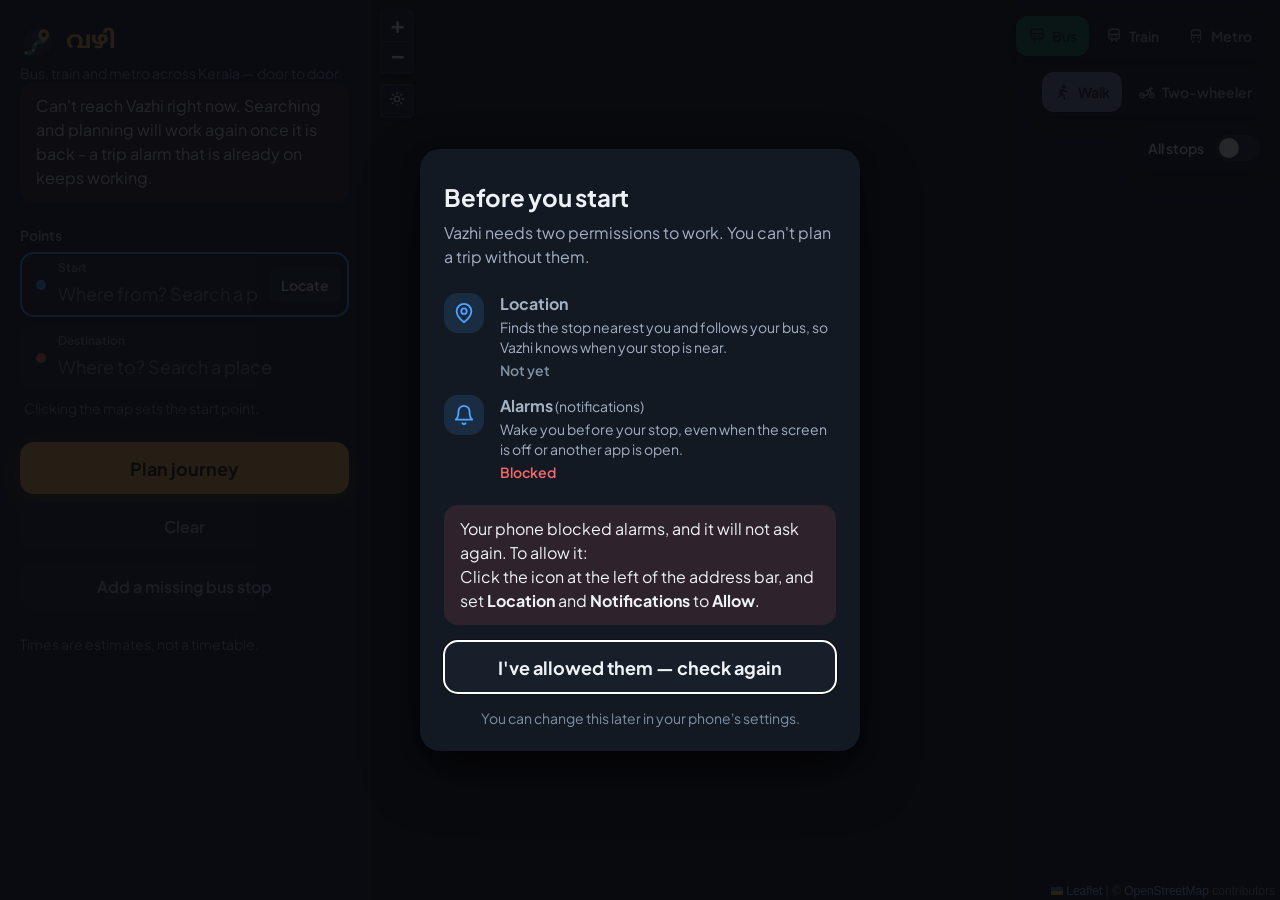
==== web/index.html @ ce89a05c "Changes made offline wait on the phone and send when back online On a bus the signal comes and goes." ====
<!DOCTYPE html>
<html lang="en">
<head>
<meta charset="utf-8" />
<meta name="viewport" content="width=device-width, initial-scale=1" />
<title>Vazhi</title>
<meta name="description" content="Door-to-door trips by bus, train and metro in Kerala, with an alarm before your stop." />
<meta name="theme-color" content="#0d1117" />
<link rel="manifest" href="manifest.webmanifest" />
<link rel="icon" type="image/png" sizes="32x32" href="icons/favicon-32.png" />
<link rel="apple-touch-icon" href="icons/apple-touch-icon.png" />
<meta name="apple-mobile-web-app-capable" content="yes" />
<meta name="mobile-web-app-capable" content="yes" />
<meta name="apple-mobile-web-app-status-bar-style" content="black-translucent" />
<meta name="apple-mobile-web-app-title" content="Vazhi" />
<link rel="preconnect" href="https://fonts.googleapis.com" />
<link rel="preconnect" href="https://fonts.gstatic.com" crossorigin />
<link rel="stylesheet" href="https://fonts.googleapis.com/css2?family=Plus+Jakarta+Sans:wght@400;500;600;700;800&family=Noto+Sans+Malayalam:wght@600;700&display=swap" />
<link rel="stylesheet" href="vendor/leaflet/leaflet.css" />
<link rel="stylesheet" href="vendor/maplibre/maplibre-gl.css" />
<link rel="stylesheet" href="style.css" />
</head>
<body>
<div class="permit" id="permit" hidden role="dialog" aria-modal="true" aria-labelledby="permit-title">
  <div class="permit__box">
    <h2 id="permit-title">Before you start</h2>
    <p class="permit__lead">Vazhi needs two permissions to work. You can't plan a trip without them.</p>
    <ul class="permit__list">
      <li><span class="permit__icon"><svg viewBox="0 0 24 24" fill="none" stroke="currentColor" stroke-width="2" stroke-linecap="round" stroke-linejoin="round" aria-hidden="true"><path d="M20 10c0 6-8 12-8 12s-8-6-8-12a8 8 0 0 1 16 0Z"/><circle cx="12" cy="10" r="3"/></svg></span>
        <div><b>Location</b><span>Finds the stop nearest you and follows your bus, so Vazhi knows when your stop is near.</span></div>
        <em class="permit__state" id="permit-geo-state"></em></li>
      <li><span class="permit__icon"><svg viewBox="0 0 24 24" fill="none" stroke="currentColor" stroke-width="2" stroke-linecap="round" stroke-linejoin="round" aria-hidden="true"><path d="M6 8a6 6 0 0 1 12 0c0 7 3 9 3 9H3s3-2 3-9"/><path d="M10.3 21a1.94 1.94 0 0 0 3.4 0"/></svg></span>
        <div><b>Alarms</b> (notifications)<span>Wake you before your stop, even when the screen is off or another app is open.</span></div>
        <em class="permit__state" id="permit-note-state"></em></li>
    </ul>
    <p class="permit__help" id="permit-help" hidden></p>
    <button type="button" class="permit__allow" id="permit-allow" hidden>Allow location and alarms</button>
    <button type="button" class="permit__again" id="permit-again" hidden>I've allowed them &mdash; check again</button>
    <p class="permit__foot">You can change this later in your phone's settings.</p>
  </div>
</div>
<aside class="drawer is-away" id="drawer" hidden aria-label="Your trip">
  <div class="drawer__bar">
    <b>Your trip</b>
    <button type="button" class="drawer__hide" id="drawer-hide" aria-label="Slide the trip away to see the map">Map &rsaquo;</button>
  </div>
  <div class="drawer__body" id="drawer-body"></div>
</aside>
<button type="button" class="drawer-tab" id="drawer-tab" hidden aria-label="Show your trip">Trip &rsaquo;</button>
<div class="ask" id="ask" hidden role="dialog" aria-live="polite" aria-label="A question about a bus stop"></div>
<div class="alarm" id="alarm" hidden role="alertdialog" aria-labelledby="alarm-title">
  <div class="alarm__box">
    <div class="alarm__icon"><svg viewBox="0 0 24 24" fill="none" stroke="currentColor" stroke-width="2" stroke-linecap="round" stroke-linejoin="round" aria-hidden="true"><path d="M6 8a6 6 0 0 1 12 0c0 7 3 9 3 9H3s3-2 3-9"/><path d="M10.3 21a1.94 1.94 0 0 0 3.4 0"/></svg></div>
    <h2 id="alarm-title"></h2>
    <p id="alarm-body"></p>
    <button type="button" id="alarm-ok">I'm awake</button>
  </div>
</div>
<div class="app">
  <aside class="panel">
    <div class="sheet-handle" id="sheet-handle" role="button" tabindex="0"
         aria-label="Drag or tap to resize the panel"><span></span></div>
    <header class="panel__head">
      <h1><img src="icons/icon-192.png" alt="" width="36" height="36" /><span class="brand-ml" lang="ml">വഴി</span><span class="sr-only">Vazhi</span></h1>
      <p class="sub">Bus, train and metro across Kerala &mdash; door to door</p>
    </header>

    <div class="install" id="install" hidden>
      <button type="button" class="install__btn" id="install-btn">Install Vazhi on this phone</button>
      <button type="button" class="install__close" id="install-close" aria-label="Not now">&times;</button>
      <p class="install__how" id="install-how" hidden></p>
    </div>
    <p class="offline-note" id="offline-note" hidden>You are offline. Planning a trip needs the
      internet - a trip alarm that is already on keeps working.</p>

    <section class="block" id="points-block">
      <h2 class="block__title">Points</h2>
      <div class="point" id="point-origin" data-role="origin">
        <span class="point__dot point__dot--origin"></span>
        <div class="point__body">
          <span class="point__label">Start</span>
          <input class="point__input" id="origin-input" type="search" autocomplete="off"
                 placeholder="Where from? Search a place" aria-label="Start"
                 aria-autocomplete="list" aria-controls="origin-suggest" />
        </div>
        <button class="mini" id="locate" title="Use your current location as the start">Locate</button>
      </div>
      <ul class="suggest" id="origin-suggest" role="listbox" hidden></ul>
      <div class="point" id="point-destination" data-role="destination">
        <span class="point__dot point__dot--destination"></span>
        <div class="point__body">
          <span class="point__label">Destination</span>
          <input class="point__input" id="dest-input" type="search" autocomplete="off"
                 placeholder="Where to? Search a place" aria-label="Destination"
                 aria-autocomplete="list" aria-controls="dest-suggest" />
        </div>
        <button type="button" class="point__clear" id="dest-clear" hidden
                aria-label="Remove the destination and choose another"
                title="Remove the destination"><svg viewBox="0 0 24 24" aria-hidden="true"><path d="M6 6l12 12M18 6L6 18"/></svg></button>
      </div>
      <ul class="suggest" id="dest-suggest" role="listbox" hidden></ul>
      <p class="hint" id="hint">Clicking the map sets the highlighted point.</p>
      <p class="where" id="where" hidden></p>
    </section>


    <button class="plan" id="plan">Plan journey</button>
    <button class="ghost" id="clear">Clear</button>

    <section class="block" id="status-block" hidden>
      <p class="now" id="status-now"></p>
      <details class="steps"><summary>Show the steps</summary>
        <ul class="status" id="status"></ul>
      </details>
    </section>

    <section class="block" id="result-block" hidden>
      <div class="trip-head" id="trip-head">
        <div class="trip-head__where"><b id="trip-head-from"></b> &rarr; <b id="trip-head-to"></b>
          <span id="trip-head-mode"></span></div>
        <button type="button" class="point__clear" id="trip-head-clear"
                aria-label="Remove the destination and choose another"
                title="Remove the destination"><svg viewBox="0 0 24 24" aria-hidden="true"><path d="M6 6l12 12M18 6L6 18"/></svg></button>
        <button type="button" class="mini" id="trip-head-edit">Change</button>
      </div>
      <div class="options" id="options" hidden></div>
      <div class="summary" id="summary"></div>
      <div class="leave" id="leave" hidden></div>
      <button type="button" class="ghost share" id="share">Share this trip</button>
      <div class="warnings" id="warnings" hidden></div>
      <div class="trip" id="trip" hidden>
        <div class="ring trip__when">
          <div class="ring__label" id="ring-label">Ring the alarm</div>
          <div class="ring__value" aria-live="polite"><b id="ring-num">2</b><span id="ring-unit">km</span></div>
          <div class="ring__sub" id="ring-sub">Default &middot; before your stop</div>
          <div class="ring__chips" id="ring-chips" role="radiogroup" aria-labelledby="ring-label"></div>
          <select id="trip-distance" hidden aria-hidden="true" tabindex="-1">
            <option value="auto">2 km before (default)</option>
            <option value="500">500 m before</option>
            <option value="1000">1 km before</option>
            <option value="3000">3 km before</option>
            <option value="5000">5 km before</option>
            <option value="10000">10 km before</option>
          </select>
        </div>
        <label class="switch trip__silent">
          <span class="switch__icon"><svg viewBox="0 0 24 24" fill="none" stroke="currentColor" stroke-width="2" stroke-linecap="round" stroke-linejoin="round" aria-hidden="true"><rect x="8" y="3" width="8" height="18" rx="2"/><path d="M4 8v8"/><path d="M20 8v8"/></svg></span>
          <span class="switch__text"><b>Vibrate only</b><span>No alarm sound</span></span>
          <input type="checkbox" id="trip-silent" role="switch" />
          <span class="switch__track" aria-hidden="true"></span>
        </label>
        <button type="button" class="trip__start" id="trip-start">Wake me before my stop</button>
        <button type="button" class="ghost trip__sim" id="trip-sim">See how the alarm works (demo)</button>
        <button type="button" class="ghost" id="trip-stop" hidden>Stop trip alerts</button>
        <p class="trip__status" id="trip-status" hidden></p>
        <p class="trip__note">Keep Vazhi open during the trip. The screen stays on.</p>
      </div>
      <ol class="itinerary" id="itinerary"></ol>
      <details class="more" id="more"><summary>More about this trip</summary>
        <ul class="notes" id="notes"></ul>
      </details>
    </section>

    <p class="offline" id="offline" hidden></p>

    <button type="button" class="ghost addstop-btn" id="add-stop">Add a missing bus stop</button>

    <footer class="panel__foot">
      Times are estimates, not a timetable.
    </footer>
  </aside>

  <main class="map-wrap">
    <div id="map"></div>
    <div class="maptop">
      <!-- The two choices every plan depends on: how you travel, and how
           you reach the stop. -->
      <div class="mapmodes" id="mapmodes" role="group" aria-label="How are you travelling?"></div>
      <div class="mapmodes" id="mapaccess" role="group" aria-label="Getting to the stop"></div>
      <div class="mapstops">
        <label class="mapstops__row">
          <span>All stops</span>
          <input type="checkbox" id="stops-toggle" role="switch" />
          <span class="mapstops__track" aria-hidden="true"></span>
        </label>
        <ul class="mapstops__key" id="stops-key" hidden>
          <li><i style="background:#22a06b"></i>Bus stop</li>
          <li><b class="stand" aria-hidden="true"><svg viewBox="0 0 26 26"><rect x="1" y="1" width="24" height="24" rx="6" fill="#fff"/><rect x="3" y="3" width="20" height="20" rx="4.5" fill="#22a06b"/><rect x="7.5" y="6.5" width="11" height="11" rx="2" fill="#fff"/><rect x="8.5" y="17" width="2.5" height="2.5" fill="#fff"/><rect x="15" y="17" width="2.5" height="2.5" fill="#fff"/><rect x="9" y="8.5" width="8" height="4" fill="#22a06b"/><circle cx="10" cy="15" r="1" fill="#22a06b"/><circle cx="16" cy="15" r="1" fill="#22a06b"/></svg></b>Bus stand</li>
          <li><i class="big" style="background:#e8833a"></i>Railway station</li>
          <li><i class="big" style="background:#8b5cf6"></i>Metro station</li>
        </ul>
      </div>
      <div class="legend" id="legend" hidden></div>
    </div>
  </main>
</div>

<script src="vendor/leaflet/leaflet.js"></script>
<script src="vendor/maplibre/maplibre-gl.js"></script>
<script src="vendor/maplibre/leaflet-maplibre-gl.js"></script>
<script src="basemap.js"></script>
<script src="sheet.js"></script>
<script src="drawer.js"></script>
<script src="alerts.js"></script>
<script src="outbox.js"></script>
<script src="times.js"></script>
<script src="stops.js"></script>
<script src="install.js"></script>
<script src="permit.js"></script>
<script src="notice.js"></script>
<script src="app.js"></script>
</body>
</html>
---- web/vendor/leaflet/leaflet.css ----
/* required styles */

.leaflet-pane,
.leaflet-tile,
.leaflet-marker-icon,
.leaflet-marker-shadow,
.leaflet-tile-container,
.leaflet-pane > svg,
.leaflet-pane > canvas,
.leaflet-zoom-box,
.leaflet-image-layer,
.leaflet-layer {
	position: absolute;
	left: 0;
	top: 0;
	}
.leaflet-container {
	overflow: hidden;
	}
.leaflet-tile,
.leaflet-marker-icon,
.leaflet-marker-shadow {
	-webkit-user-select: none;
	   -moz-user-select: none;
	        user-select: none;
	  -webkit-user-drag: none;
	}
/* Prevents IE11 from highlighting tiles in blue */
.leaflet-tile::selection {
	background: transparent;
}
/* Safari renders non-retina tile on retina better with this, but Chrome is worse */
.leaflet-safari .leaflet-tile {
	image-rendering: -webkit-optimize-contrast;
	}
/* hack that prevents hw layers "stretching" when loading new tiles */
.leaflet-safari .leaflet-tile-container {
	width: 1600px;
	height: 1600px;
	-webkit-transform-origin: 0 0;
	}
.leaflet-marker-icon,
.leaflet-marker-shadow {
	display: block;
	}
/* .leaflet-container svg: reset svg max-width decleration shipped in Joomla! (joomla.org) 3.x */
/* .leaflet-container img: map is broken in FF if you have max-width: 100% on tiles */
.leaflet-container .leaflet-overlay-pane svg {
	max-width: none !important;
	max-height: none !important;
	}
.leaflet-container .leaflet-marker-pane img,
.leaflet-container .leaflet-shadow-pane img,
.leaflet-container .leaflet-tile-pane img,
.leaflet-container img.leaflet-image-layer,
.leaflet-container .leaflet-tile {
	max-width: none !important;
	max-height: none !important;
	width: auto;
	padding: 0;
	}

.leaflet-container img.leaflet-tile {
	/* See: https://bugs.chromium.org/p/chromium/issues/detail?id=600120 */
	mix-blend-mode: plus-lighter;
}

.leaflet-container.leaflet-touch-zoom {
	-ms-touch-action: pan-x pan-y;
	touch-action: pan-x pan-y;
	}
.leaflet-container.leaflet-touch-drag {
	-ms-touch-action: pinch-zoom;
	/* Fallback for FF which doesn't support pinch-zoom */
	touch-action: none;
	touch-action: pinch-zoom;
}
.leaflet-container.leaflet-touch-drag.leaflet-touch-zoom {
	-ms-touch-action: none;
	touch-action: none;
}
.leaflet-container {
	-webkit-tap-highlight-color: transparent;
}
.leaflet-container a {
	-webkit-tap-highlight-color: rgba(51, 181, 229, 0.4);
}
.leaflet-tile {
	filter: inherit;
	visibility: hidden;
	}
.leaflet-tile-loaded {
	visibility: inherit;
	}
.leaflet-zoom-box {
	width: 0;
	height: 0;
	-moz-box-sizing: border-box;
	     box-sizing: border-box;
	z-index: 800;
	}
/* workaround for https://bugzilla.mozilla.org/show_bug.cgi?id=888319 */
.leaflet-overlay-pane svg {
	-moz-user-select: none;
	}

.leaflet-pane         { z-index: 400; }

.leaflet-tile-pane    { z-index: 200; }
.leaflet-overlay-pane { z-index: 400; }
.leaflet-shadow-pane  { z-index: 500; }
.leaflet-marker-pane  { z-index: 600; }
.leaflet-tooltip-pane   { z-index: 650; }
.leaflet-popup-pane   { z-index: 700; }

.leaflet-map-pane canvas { z-index: 100; }
.leaflet-map-pane svg    { z-index: 200; }

.leaflet-vml-shape {
	width: 1px;
	height: 1px;
	}
.lvml {
	behavior: url(#default#VML);
	display: inline-block;
	position: absolute;
	}


/* control positioning */

.leaflet-control {
	position: relative;
	z-index: 800;
	pointer-events: visiblePainted; /* IE 9-10 doesn't have auto */
	pointer-events: auto;
	}
.leaflet-top,
.leaflet-bottom {
	position: absolute;
	z-index: 1000;
	pointer-events: none;
	}
.leaflet-top {
	top: 0;
	}
.leaflet-right {
	right: 0;
	}
.leaflet-bottom {
	bottom: 0;
	}
.leaflet-left {
	left: 0;
	}
.leaflet-control {
	float: left;
	clear: both;
	}
.leaflet-right .leaflet-control {
	float: right;
	}
.leaflet-top .leaflet-control {
	margin-top: 10px;
	}
.leaflet-bottom .leaflet-control {
	margin-bottom: 10px;
	}
.leaflet-left .leaflet-control {
	margin-left: 10px;
	}
.leaflet-right .leaflet-control {
	margin-right: 10px;
	}


/* zoom and fade animations */

.leaflet-fade-anim .leaflet-popup {
	opacity: 0;
	-webkit-transition: opacity 0.2s linear;
	   -moz-transition: opacity 0.2s linear;
	        transition: opacity 0.2s linear;
	}
.leaflet-fade-anim .leaflet-map-pane .leaflet-popup {
	opacity: 1;
	}
.leaflet-zoom-animated {
	-webkit-transform-origin: 0 0;
	    -ms-transform-origin: 0 0;
	        transform-origin: 0 0;
	}
svg.leaflet-zoom-animated {
	will-change: transform;
}

.leaflet-zoom-anim .leaflet-zoom-animated {
	-webkit-transition: -webkit-transform 0.25s cubic-bezier(0,0,0.25,1);
	   -moz-transition:    -moz-transform 0.25s cubic-bezier(0,0,0.25,1);
	        transition:         transform 0.25s cubic-bezier(0,0,0.25,1);
	}
.leaflet-zoom-anim .leaflet-tile,
.leaflet-pan-anim .leaflet-tile {
	-webkit-transition: none;
	   -moz-transition: none;
	        transition: none;
	}

.leaflet-zoom-anim .leaflet-zoom-hide {
	visibility: hidden;
	}


/* cursors */

.leaflet-interactive {
	cursor: pointer;
	}
.leaflet-grab {
	cursor: -webkit-grab;
	cursor:    -moz-grab;
	cursor:         grab;
	}
.leaflet-crosshair,
.leaflet-crosshair .leaflet-interactive {
	cursor: crosshair;
	}
.leaflet-popup-pane,
.leaflet-control {
	cursor: auto;
	}
.leaflet-dragging .leaflet-grab,
.leaflet-dragging .leaflet-grab .leaflet-interactive,
.leaflet-dragging .leaflet-marker-draggable {
	cursor: move;
	cursor: -webkit-grabbing;
	cursor:    -moz-grabbing;
	cursor:         grabbing;
	}

/* marker & overlays interactivity */
.leaflet-marker-icon,
.leaflet-marker-shadow,
.leaflet-image-layer,
.leaflet-pane > svg path,
.leaflet-tile-container {
	pointer-events: none;
	}

.leaflet-marker-icon.leaflet-interactive,
.leaflet-image-layer.leaflet-interactive,
.leaflet-pane > svg path.leaflet-interactive,
svg.leaflet-image-layer.leaflet-interactive path {
	pointer-events: visiblePainted; /* IE 9-10 doesn't have auto */
	pointer-events: auto;
	}

/* visual tweaks */

.leaflet-container {
	background: #ddd;
	outline-offset: 1px;
	}
.leaflet-container a {
	color: #0078A8;
	}
.leaflet-zoom-box {
	border: 2px dotted #38f;
	background: rgba(255,255,255,0.5);
	}


/* general typography */
.leaflet-container {
	font-family: "Helvetica Neue", Arial, Helvetica, sans-serif;
	font-size: 12px;
	font-size: 0.75rem;
	line-height: 1.5;
	}


/* general toolbar styles */

.leaflet-bar {
	box-shadow: 0 1px 5px rgba(0,0,0,0.65);
	border-radius: 4px;
	}
.leaflet-bar a {
	background-color: #fff;
	border-bottom: 1px solid #ccc;
	width: 26px;
	height: 26px;
	line-height: 26px;
	display: block;
	text-align: center;
	text-decoration: none;
	color: black;
	}
.leaflet-bar a,
.leaflet-control-layers-toggle {
	background-position: 50% 50%;
	background-repeat: no-repeat;
	display: block;
	}
.leaflet-bar a:hover,
.leaflet-bar a:focus {
	background-color: #f4f4f4;
	}
.leaflet-bar a:first-child {
	border-top-left-radius: 4px;
	border-top-right-radius: 4px;
	}
.leaflet-bar a:last-child {
	border-bottom-left-radius: 4px;
	border-bottom-right-radius: 4px;
	border-bottom: none;
	}
.leaflet-bar a.leaflet-disabled {
	cursor: default;
	background-color: #f4f4f4;
	color: #bbb;
	}

.leaflet-touch .leaflet-bar a {
	width: 30px;
	height: 30px;
	line-height: 30px;
	}
.leaflet-touch .leaflet-bar a:first-child {
	border-top-left-radius: 2px;
	border-top-right-radius: 2px;
	}
.leaflet-touch .leaflet-bar a:last-child {
	border-bottom-left-radius: 2px;
	border-bottom-right-radius: 2px;
	}

/* zoom control */

.leaflet-control-zoom-in,
.leaflet-control-zoom-out {
	font: bold 18px 'Lucida Console', Monaco, monospace;
	text-indent: 1px;
	}

.leaflet-touch .leaflet-control-zoom-in, .leaflet-touch .leaflet-control-zoom-out  {
	font-size: 22px;
	}


/* layers control */

.leaflet-control-layers {
	box-shadow: 0 1px 5px rgba(0,0,0,0.4);
	background: #fff;
	border-radius: 5px;
	}
.leaflet-control-layers-toggle {
	background-image: url(images/layers.png);
	width: 36px;
	height: 36px;
	}
.leaflet-retina .leaflet-control-layers-toggle {
	background-image: url(images/layers-2x.png);
	background-size: 26px 26px;
	}
.leaflet-touch .leaflet-control-layers-toggle {
	width: 44px;
	height: 44px;
	}
.leaflet-control-layers .leaflet-control-layers-list,
.leaflet-control-layers-expanded .leaflet-control-layers-toggle {
	display: none;
	}
.leaflet-control-layers-expanded .leaflet-control-layers-list {
	display: block;
	position: relative;
	}
.leaflet-control-layers-expanded {
	padding: 6px 10px 6px 6px;
	color: #333;
	background: #fff;
	}
.leaflet-control-layers-scrollbar {
	overflow-y: scroll;
	overflow-x: hidden;
	padding-right: 5px;
	}
.leaflet-control-layers-selector {
	margin-top: 2px;
	position: relative;
	top: 1px;
	}
.leaflet-control-layers label {
	display: block;
	font-size: 13px;
	font-size: 1.08333em;
	}
.leaflet-control-layers-separator {
	height: 0;
	border-top: 1px solid #ddd;
	margin: 5px -10px 5px -6px;
	}

/* Default icon URLs */
.leaflet-default-icon-path { /* used only in path-guessing heuristic, see L.Icon.Default */
	background-image: url(images/marker-icon.png);
	}


/* attribution and scale controls */

.leaflet-container .leaflet-control-attribution {
	background: #fff;
	background: rgba(255, 255, 255, 0.8);
	margin: 0;
	}
.leaflet-control-attribution,
.leaflet-control-scale-line {
	padding: 0 5px;
	color: #333;
	line-height: 1.4;
	}
.leaflet-control-attribution a {
	text-decoration: none;
	}
.leaflet-control-attribution a:hover,
.leaflet-control-attribution a:focus {
	text-decoration: underline;
	}
.leaflet-attribution-flag {
	display: inline !important;
	vertical-align: baseline !important;
	width: 1em;
	height: 0.6669em;
	}
.leaflet-left .leaflet-control-scale {
	margin-left: 5px;
	}
.leaflet-bottom .leaflet-control-scale {
	margin-bottom: 5px;
	}
.leaflet-control-scale-line {
	border: 2px solid #777;
	border-top: none;
	line-height: 1.1;
	padding: 2px 5px 1px;
	white-space: nowrap;
	-moz-box-sizing: border-box;
	     box-sizing: border-box;
	background: rgba(255, 255, 255, 0.8);
	text-shadow: 1px 1px #fff;
	}
.leaflet-control-scale-line:not(:first-child) {
	border-top: 2px solid #777;
	border-bottom: none;
	margin-top: -2px;
	}
.leaflet-control-scale-line:not(:first-child):not(:last-child) {
	border-bottom: 2px solid #777;
	}

.leaflet-touch .leaflet-control-attribution,
.leaflet-touch .leaflet-control-layers,
.leaflet-touch .leaflet-bar {
	box-shadow: none;
	}
.leaflet-touch .leaflet-control-layers,
.leaflet-touch .leaflet-bar {
	border: 2px solid rgba(0,0,0,0.2);
	background-clip: padding-box;
	}


/* popup */

.leaflet-popup {
	position: absolute;
	text-align: center;
	margin-bottom: 20px;
	}
.leaflet-popup-content-wrapper {
	padding: 1px;
	text-align: left;
	border-radius: 12px;
	}
.leaflet-popup-content {
	margin: 13px 24px 13px 20px;
	line-height: 1.3;
	font-size: 13px;
	font-size: 1.08333em;
	min-height: 1px;
	}
.leaflet-popup-content p {
	margin: 17px 0;
	margin: 1.3em 0;
	}
.leaflet-popup-tip-container {
	width: 40px;
	height: 20px;
	position: absolute;
	left: 50%;
	margin-top: -1px;
	margin-left: -20px;
	overflow: hidden;
	pointer-events: none;
	}
.leaflet-popup-tip {
	width: 17px;
	height: 17px;
	padding: 1px;

	margin: -10px auto 0;
	pointer-events: auto;

	-webkit-transform: rotate(45deg);
	   -moz-transform: rotate(45deg);
	    -ms-transform: rotate(45deg);
	        transform: rotate(45deg);
	}
.leaflet-popup-content-wrapper,
.leaflet-popup-tip {
	background: white;
	color: #333;
	box-shadow: 0 3px 14px rgba(0,0,0,0.4);
	}
.leaflet-container a.leaflet-popup-close-button {
	position: absolute;
	top: 0;
	right: 0;
	border: none;
	text-align: center;
	width: 24px;
	height: 24px;
	font: 16px/24px Tahoma, Verdana, sans-serif;
	color: #757575;
	text-decoration: none;
	background: transparent;
	}
.leaflet-container a.leaflet-popup-close-button:hover,
.leaflet-container a.leaflet-popup-close-button:focus {
	color: #585858;
	}
.leaflet-popup-scrolled {
	overflow: auto;
	}

.leaflet-oldie .leaflet-popup-content-wrapper {
	-ms-zoom: 1;
	}
.leaflet-oldie .leaflet-popup-tip {
	width: 24px;
	margin: 0 auto;

	-ms-filter: "progid:DXImageTransform.Microsoft.Matrix(M11=0.70710678, M12=0.70710678, M21=-0.70710678, M22=0.70710678)";
	filter: progid:DXImageTransform.Microsoft.Matrix(M11=0.70710678, M12=0.70710678, M21=-0.70710678, M22=0.70710678);
	}

.leaflet-oldie .leaflet-control-zoom,
.leaflet-oldie .leaflet-control-layers,
.leaflet-oldie .leaflet-popup-content-wrapper,
.leaflet-oldie .leaflet-popup-tip {
	border: 1px solid #999;
	}


/* div icon */

.leaflet-div-icon {
	background: #fff;
	border: 1px solid #666;
	}


/* Tooltip */
/* Base styles for the element that has a tooltip */
.leaflet-tooltip {
	position: absolute;
	padding: 6px;
	background-color: #fff;
	border: 1px solid #fff;
	border-radius: 3px;
	color: #222;
	white-space: nowrap;
	-webkit-user-select: none;
	-moz-user-select: none;
	-ms-user-select: none;
	user-select: none;
	pointer-events: none;
	box-shadow: 0 1px 3px rgba(0,0,0,0.4);
	}
.leaflet-tooltip.leaflet-interactive {
	cursor: pointer;
	pointer-events: auto;
	}
.leaflet-tooltip-top:before,
.leaflet-tooltip-bottom:before,
.leaflet-tooltip-left:before,
.leaflet-tooltip-right:before {
	position: absolute;
	pointer-events: none;
	border: 6px solid transparent;
	background: transparent;
	content: "";
	}

/* Directions */

.leaflet-tooltip-bottom {
	margin-top: 6px;
}
.leaflet-tooltip-top {
	margin-top: -6px;
}
.leaflet-tooltip-bottom:before,
.leaflet-tooltip-top:before {
	left: 50%;
	margin-left: -6px;
	}
.leaflet-tooltip-top:before {
	bottom: 0;
	margin-bottom: -12px;
	border-top-color: #fff;
	}
.leaflet-tooltip-bottom:before {
	top: 0;
	margin-top: -12px;
	margin-left: -6px;
	border-bottom-color: #fff;
	}
.leaflet-tooltip-left {
	margin-left: -6px;
}
.leaflet-tooltip-right {
	margin-left: 6px;
}
.leaflet-tooltip-left:before,
.leaflet-tooltip-right:before {
	top: 50%;
	margin-top: -6px;
	}
.leaflet-tooltip-left:before {
	right: 0;
	margin-right: -12px;
	border-left-color: #fff;
	}
.leaflet-tooltip-right:before {
	left: 0;
	margin-left: -12px;
	border-right-color: #fff;
	}

/* Printing */

@media print {
	/* Prevent printers from removing background-images of controls. */
	.leaflet-control {
		-webkit-print-color-adjust: exact;
		print-color-adjust: exact;
		}
	}
---- web/vendor/maplibre/maplibre-gl.css ----
.maplibregl-map{font:12px/20px Helvetica Neue,Arial,Helvetica,sans-serif;overflow:hidden;position:relative;-webkit-tap-highlight-color:rgb(0 0 0/0)}.maplibregl-canvas{left:0;position:absolute;top:0}.maplibregl-map:fullscreen{height:100%;width:100%}.maplibregl-ctrl-group button.maplibregl-ctrl-compass{touch-action:none}.maplibregl-canvas-container.maplibregl-interactive,.maplibregl-ctrl-group button.maplibregl-ctrl-compass{cursor:grab;-webkit-user-select:none;-moz-user-select:none;user-select:none}.maplibregl-canvas-container.maplibregl-interactive.maplibregl-track-pointer{cursor:pointer}.maplibregl-canvas-container.maplibregl-interactive:active,.maplibregl-ctrl-group button.maplibregl-ctrl-compass:active{cursor:grabbing}.maplibregl-canvas-container.maplibregl-touch-zoom-rotate,.maplibregl-canvas-container.maplibregl-touch-zoom-rotate .maplibregl-canvas{touch-action:pan-x pan-y}.maplibregl-canvas-container.maplibregl-touch-drag-pan,.maplibregl-canvas-container.maplibregl-touch-drag-pan .maplibregl-canvas{touch-action:pinch-zoom}.maplibregl-canvas-container.maplibregl-touch-zoom-rotate.maplibregl-touch-drag-pan,.maplibregl-canvas-container.maplibregl-touch-zoom-rotate.maplibregl-touch-drag-pan .maplibregl-canvas{touch-action:none}.maplibregl-canvas-container.maplibregl-touch-drag-pan.maplibregl-cooperative-gestures,.maplibregl-canvas-container.maplibregl-touch-drag-pan.maplibregl-cooperative-gestures .maplibregl-canvas{touch-action:pan-x pan-y}.maplibregl-ctrl-bottom-left,.maplibregl-ctrl-bottom-right,.maplibregl-ctrl-top-left,.maplibregl-ctrl-top-right{pointer-events:none;position:absolute;z-index:2}.maplibregl-ctrl-top-left{left:0;top:0}.maplibregl-ctrl-top-right{right:0;top:0}.maplibregl-ctrl-bottom-left{bottom:0;left:0}.maplibregl-ctrl-bottom-right{bottom:0;right:0}.maplibregl-ctrl{clear:both;pointer-events:auto;transform:translate(0)}.maplibregl-ctrl-top-left .maplibregl-ctrl{float:left;margin:10px 0 0 10px}.maplibregl-ctrl-top-right .maplibregl-ctrl{float:right;margin:10px 10px 0 0}.maplibregl-ctrl-bottom-left .maplibregl-ctrl{float:left;margin:0 0 10px 10px}.maplibregl-ctrl-bottom-right .maplibregl-ctrl{float:right;margin:0 10px 10px 0}.maplibregl-ctrl-group{background:#fff;border-radius:4px}.maplibregl-ctrl-group:not(:empty){box-shadow:0 0 0 2px rgba(0,0,0,.1)}@media (forced-colors:active){.maplibregl-ctrl-group:not(:empty){box-shadow:0 0 0 2px ButtonText}}.maplibregl-ctrl-group button{background-color:transparent;border:0;box-sizing:border-box;cursor:pointer;display:block;height:29px;outline:none;padding:0;width:29px}.maplibregl-ctrl-group button+button{border-top:1px solid #ddd}.maplibregl-ctrl button .maplibregl-ctrl-icon{background-position:50%;background-repeat:no-repeat;display:block;height:100%;width:100%}@media (forced-colors:active){.maplibregl-ctrl-icon{background-color:transparent}.maplibregl-ctrl-group button+button{border-top:1px solid ButtonText}}.maplibregl-ctrl button::-moz-focus-inner{border:0;padding:0}.maplibregl-ctrl-attrib-button:focus,.maplibregl-ctrl-group button:focus{box-shadow:0 0 2px 2px #0096ff}.maplibregl-ctrl button:disabled{cursor:not-allowed}.maplibregl-ctrl button:disabled .maplibregl-ctrl-icon{opacity:.25}.maplibregl-ctrl button:not(:disabled):hover{background-color:rgb(0 0 0/5%)}.maplibregl-ctrl-group button:focus:focus-visible{box-shadow:0 0 2px 2px #0096ff}.maplibregl-ctrl-group button:focus:not(:focus-visible){box-shadow:none}.maplibregl-ctrl-group button:focus:first-child{border-radius:4px 4px 0 0}.maplibregl-ctrl-group button:focus:last-child{border-radius:0 0 4px 4px}.maplibregl-ctrl-group button:focus:only-child{border-radius:inherit}.maplibregl-ctrl button.maplibregl-ctrl-zoom-out .maplibregl-ctrl-icon{background-image:url("data:image/svg+xml;charset=utf-8,%3Csvg xmlns='http://www.w3.org/2000/svg' width='29' height='29' fill='%23333' viewBox='0 0 29 29'%3E%3Cpath d='M10 13c-.75 0-1.5.75-1.5 1.5S9.25 16 10 16h9c.75 0 1.5-.75 1.5-1.5S19.75 13 19 13z'/%3E%3C/svg%3E")}.maplibregl-ctrl button.maplibregl-ctrl-zoom-in .maplibregl-ctrl-icon{background-image:url("data:image/svg+xml;charset=utf-8,%3Csvg xmlns='http://www.w3.org/2000/svg' width='29' height='29' fill='%23333' viewBox='0 0 29 29'%3E%3Cpath d='M14.5 8.5c-.75 0-1.5.75-1.5 1.5v3h-3c-.75 0-1.5.75-1.5 1.5S9.25 16 10 16h3v3c0 .75.75 1.5 1.5 1.5S16 19.75 16 19v-3h3c.75 0 1.5-.75 1.5-1.5S19.75 13 19 13h-3v-3c0-.75-.75-1.5-1.5-1.5'/%3E%3C/svg%3E")}@media (forced-colors:active){.maplibregl-ctrl button.maplibregl-ctrl-zoom-out .maplibregl-ctrl-icon{background-image:url("data:image/svg+xml;charset=utf-8,%3Csvg xmlns='http://www.w3.org/2000/svg' width='29' height='29' fill='%23fff' viewBox='0 0 29 29'%3E%3Cpath d='M10 13c-.75 0-1.5.75-1.5 1.5S9.25 16 10 16h9c.75 0 1.5-.75 1.5-1.5S19.75 13 19 13z'/%3E%3C/svg%3E")}.maplibregl-ctrl button.maplibregl-ctrl-zoom-in .maplibregl-ctrl-icon{background-image:url("data:image/svg+xml;charset=utf-8,%3Csvg xmlns='http://www.w3.org/2000/svg' width='29' height='29' fill='%23fff' viewBox='0 0 29 29'%3E%3Cpath d='M14.5 8.5c-.75 0-1.5.75-1.5 1.5v3h-3c-.75 0-1.5.75-1.5 1.5S9.25 16 10 16h3v3c0 .75.75 1.5 1.5 1.5S16 19.75 16 19v-3h3c.75 0 1.5-.75 1.5-1.5S19.75 13 19 13h-3v-3c0-.75-.75-1.5-1.5-1.5'/%3E%3C/svg%3E")}}@media (forced-colors:active) and (prefers-color-scheme:light){.maplibregl-ctrl button.maplibregl-ctrl-zoom-out .maplibregl-ctrl-icon{background-image:url("data:image/svg+xml;charset=utf-8,%3Csvg xmlns='http://www.w3.org/2000/svg' width='29' height='29' viewBox='0 0 29 29'%3E%3Cpath d='M10 13c-.75 0-1.5.75-1.5 1.5S9.25 16 10 16h9c.75 0 1.5-.75 1.5-1.5S19.75 13 19 13z'/%3E%3C/svg%3E")}.maplibregl-ctrl button.maplibregl-ctrl-zoom-in .maplibregl-ctrl-icon{background-image:url("data:image/svg+xml;charset=utf-8,%3Csvg xmlns='http://www.w3.org/2000/svg' width='29' height='29' viewBox='0 0 29 29'%3E%3Cpath d='M14.5 8.5c-.75 0-1.5.75-1.5 1.5v3h-3c-.75 0-1.5.75-1.5 1.5S9.25 16 10 16h3v3c0 .75.75 1.5 1.5 1.5S16 19.75 16 19v-3h3c.75 0 1.5-.75 1.5-1.5S19.75 13 19 13h-3v-3c0-.75-.75-1.5-1.5-1.5'/%3E%3C/svg%3E")}}.maplibregl-ctrl button.maplibregl-ctrl-fullscreen .maplibregl-ctrl-icon{background-image:url("data:image/svg+xml;charset=utf-8,%3Csvg xmlns='http://www.w3.org/2000/svg' width='29' height='29' fill='%23333' viewBox='0 0 29 29'%3E%3Cpath d='M24 16v5.5c0 1.75-.75 2.5-2.5 2.5H16v-1l3-1.5-4-5.5 1-1 5.5 4 1.5-3zM6 16l1.5 3 5.5-4 1 1-4 5.5 3 1.5v1H7.5C5.75 24 5 23.25 5 21.5V16zm7-11v1l-3 1.5 4 5.5-1 1-5.5-4L6 13H5V7.5C5 5.75 5.75 5 7.5 5zm11 2.5c0-1.75-.75-2.5-2.5-2.5H16v1l3 1.5-4 5.5 1 1 5.5-4 1.5 3h1z'/%3E%3C/svg%3E")}.maplibregl-ctrl button.maplibregl-ctrl-shrink .maplibregl-ctrl-icon{background-image:url("data:image/svg+xml;charset=utf-8,%3Csvg xmlns='http://www.w3.org/2000/svg' width='29' height='29' viewBox='0 0 29 29'%3E%3Cpath d='M18.5 16c-1.75 0-2.5.75-2.5 2.5V24h1l1.5-3 5.5 4 1-1-4-5.5 3-1.5v-1zM13 18.5c0-1.75-.75-2.5-2.5-2.5H5v1l3 1.5L4 24l1 1 5.5-4 1.5 3h1zm3-8c0 1.75.75 2.5 2.5 2.5H24v-1l-3-1.5L25 5l-1-1-5.5 4L17 5h-1zM10.5 13c1.75 0 2.5-.75 2.5-2.5V5h-1l-1.5 3L5 4 4 5l4 5.5L5 12v1z'/%3E%3C/svg%3E")}@media (forced-colors:active){.maplibregl-ctrl button.maplibregl-ctrl-fullscreen .maplibregl-ctrl-icon{background-image:url("data:image/svg+xml;charset=utf-8,%3Csvg xmlns='http://www.w3.org/2000/svg' width='29' height='29' fill='%23fff' viewBox='0 0 29 29'%3E%3Cpath d='M24 16v5.5c0 1.75-.75 2.5-2.5 2.5H16v-1l3-1.5-4-5.5 1-1 5.5 4 1.5-3zM6 16l1.5 3 5.5-4 1 1-4 5.5 3 1.5v1H7.5C5.75 24 5 23.25 5 21.5V16zm7-11v1l-3 1.5 4 5.5-1 1-5.5-4L6 13H5V7.5C5 5.75 5.75 5 7.5 5zm11 2.5c0-1.75-.75-2.5-2.5-2.5H16v1l3 1.5-4 5.5 1 1 5.5-4 1.5 3h1z'/%3E%3C/svg%3E")}.maplibregl-ctrl button.maplibregl-ctrl-shrink .maplibregl-ctrl-icon{background-image:url("data:image/svg+xml;charset=utf-8,%3Csvg xmlns='http://www.w3.org/2000/svg' width='29' height='29' fill='%23fff' viewBox='0 0 29 29'%3E%3Cpath d='M18.5 16c-1.75 0-2.5.75-2.5 2.5V24h1l1.5-3 5.5 4 1-1-4-5.5 3-1.5v-1zM13 18.5c0-1.75-.75-2.5-2.5-2.5H5v1l3 1.5L4 24l1 1 5.5-4 1.5 3h1zm3-8c0 1.75.75 2.5 2.5 2.5H24v-1l-3-1.5L25 5l-1-1-5.5 4L17 5h-1zM10.5 13c1.75 0 2.5-.75 2.5-2.5V5h-1l-1.5 3L5 4 4 5l4 5.5L5 12v1z'/%3E%3C/svg%3E")}}@media (forced-colors:active) and (prefers-color-scheme:light){.maplibregl-ctrl button.maplibregl-ctrl-fullscreen .maplibregl-ctrl-icon{background-image:url("data:image/svg+xml;charset=utf-8,%3Csvg xmlns='http://www.w3.org/2000/svg' width='29' height='29' viewBox='0 0 29 29'%3E%3Cpath d='M24 16v5.5c0 1.75-.75 2.5-2.5 2.5H16v-1l3-1.5-4-5.5 1-1 5.5 4 1.5-3zM6 16l1.5 3 5.5-4 1 1-4 5.5 3 1.5v1H7.5C5.75 24 5 23.25 5 21.5V16zm7-11v1l-3 1.5 4 5.5-1 1-5.5-4L6 13H5V7.5C5 5.75 5.75 5 7.5 5zm11 2.5c0-1.75-.75-2.5-2.5-2.5H16v1l3 1.5-4 5.5 1 1 5.5-4 1.5 3h1z'/%3E%3C/svg%3E")}.maplibregl-ctrl button.maplibregl-ctrl-shrink .maplibregl-ctrl-icon{background-image:url("data:image/svg+xml;charset=utf-8,%3Csvg xmlns='http://www.w3.org/2000/svg' width='29' height='29' viewBox='0 0 29 29'%3E%3Cpath d='M18.5 16c-1.75 0-2.5.75-2.5 2.5V24h1l1.5-3 5.5 4 1-1-4-5.5 3-1.5v-1zM13 18.5c0-1.75-.75-2.5-2.5-2.5H5v1l3 1.5L4 24l1 1 5.5-4 1.5 3h1zm3-8c0 1.75.75 2.5 2.5 2.5H24v-1l-3-1.5L25 5l-1-1-5.5 4L17 5h-1zM10.5 13c1.75 0 2.5-.75 2.5-2.5V5h-1l-1.5 3L5 4 4 5l4 5.5L5 12v1z'/%3E%3C/svg%3E")}}.maplibregl-ctrl button.maplibregl-ctrl-compass .maplibregl-ctrl-icon{background-image:url("data:image/svg+xml;charset=utf-8,%3Csvg xmlns='http://www.w3.org/2000/svg' width='29' height='29' fill='%23333' viewBox='0 0 29 29'%3E%3Cpath d='m10.5 14 4-8 4 8z'/%3E%3Cpath fill='%23ccc' d='m10.5 16 4 8 4-8z'/%3E%3C/svg%3E")}@media (forced-colors:active){.maplibregl-ctrl button.maplibregl-ctrl-compass .maplibregl-ctrl-icon{background-image:url("data:image/svg+xml;charset=utf-8,%3Csvg xmlns='http://www.w3.org/2000/svg' width='29' height='29' fill='%23fff' viewBox='0 0 29 29'%3E%3Cpath d='m10.5 14 4-8 4 8z'/%3E%3Cpath fill='%23ccc' d='m10.5 16 4 8 4-8z'/%3E%3C/svg%3E")}}@media (forced-colors:active) and (prefers-color-scheme:light){.maplibregl-ctrl button.maplibregl-ctrl-compass .maplibregl-ctrl-icon{background-image:url("data:image/svg+xml;charset=utf-8,%3Csvg xmlns='http://www.w3.org/2000/svg' width='29' height='29' viewBox='0 0 29 29'%3E%3Cpath d='m10.5 14 4-8 4 8z'/%3E%3Cpath fill='%23ccc' d='m10.5 16 4 8 4-8z'/%3E%3C/svg%3E")}}.maplibregl-ctrl button.maplibregl-ctrl-terrain .maplibregl-ctrl-icon{background-image:url("data:image/svg+xml;charset=utf-8,%3Csvg xmlns='http://www.w3.org/2000/svg' width='22' height='22' fill='%23333' viewBox='0 0 22 22'%3E%3Cpath d='m1.754 13.406 4.453-4.851 3.09 3.09 3.281 3.277.969-.969-3.309-3.312 3.844-4.121 6.148 6.886h1.082v-.855l-7.207-8.07-4.84 5.187L6.169 6.57l-5.48 5.965v.871ZM.688 16.844h20.625v1.375H.688Zm0 0'/%3E%3C/svg%3E")}.maplibregl-ctrl button.maplibregl-ctrl-terrain-enabled .maplibregl-ctrl-icon{background-image:url("data:image/svg+xml;charset=utf-8,%3Csvg xmlns='http://www.w3.org/2000/svg' width='22' height='22' fill='%2333b5e5' viewBox='0 0 22 22'%3E%3Cpath d='m1.754 13.406 4.453-4.851 3.09 3.09 3.281 3.277.969-.969-3.309-3.312 3.844-4.121 6.148 6.886h1.082v-.855l-7.207-8.07-4.84 5.187L6.169 6.57l-5.48 5.965v.871ZM.688 16.844h20.625v1.375H.688Zm0 0'/%3E%3C/svg%3E")}.maplibregl-ctrl button.maplibregl-ctrl-geolocate .maplibregl-ctrl-icon{background-image:url("data:image/svg+xml;charset=utf-8,%3Csvg xmlns='http://www.w3.org/2000/svg' width='29' height='29' fill='%23333' viewBox='0 0 20 20'%3E%3Cpath d='M10 4C9 4 9 5 9 5v.1A5 5 0 0 0 5.1 9H5s-1 0-1 1 1 1 1 1h.1A5 5 0 0 0 9 14.9v.1s0 1 1 1 1-1 1-1v-.1a5 5 0 0 0 3.9-3.9h.1s1 0 1-1-1-1-1-1h-.1A5 5 0 0 0 11 5.1V5s0-1-1-1m0 2.5a3.5 3.5 0 1 1 0 7 3.5 3.5 0 1 1 0-7'/%3E%3Ccircle cx='10' cy='10' r='2'/%3E%3C/svg%3E")}.maplibregl-ctrl button.maplibregl-ctrl-geolocate:disabled .maplibregl-ctrl-icon{background-image:url("data:image/svg+xml;charset=utf-8,%3Csvg xmlns='http://www.w3.org/2000/svg' width='29' height='29' fill='%23aaa' viewBox='0 0 20 20'%3E%3Cpath d='M10 4C9 4 9 5 9 5v.1A5 5 0 0 0 5.1 9H5s-1 0-1 1 1 1 1 1h.1A5 5 0 0 0 9 14.9v.1s0 1 1 1 1-1 1-1v-.1a5 5 0 0 0 3.9-3.9h.1s1 0 1-1-1-1-1-1h-.1A5 5 0 0 0 11 5.1V5s0-1-1-1m0 2.5a3.5 3.5 0 1 1 0 7 3.5 3.5 0 1 1 0-7'/%3E%3Ccircle cx='10' cy='10' r='2'/%3E%3Cpath fill='red' d='m14 5 1 1-9 9-1-1z'/%3E%3C/svg%3E")}.maplibregl-ctrl button.maplibregl-ctrl-geolocate.maplibregl-ctrl-geolocate-active .maplibregl-ctrl-icon{background-image:url("data:image/svg+xml;charset=utf-8,%3Csvg xmlns='http://www.w3.org/2000/svg' width='29' height='29' fill='%2333b5e5' viewBox='0 0 20 20'%3E%3Cpath d='M10 4C9 4 9 5 9 5v.1A5 5 0 0 0 5.1 9H5s-1 0-1 1 1 1 1 1h.1A5 5 0 0 0 9 14.9v.1s0 1 1 1 1-1 1-1v-.1a5 5 0 0 0 3.9-3.9h.1s1 0 1-1-1-1-1-1h-.1A5 5 0 0 0 11 5.1V5s0-1-1-1m0 2.5a3.5 3.5 0 1 1 0 7 3.5 3.5 0 1 1 0-7'/%3E%3Ccircle cx='10' cy='10' r='2'/%3E%3C/svg%3E")}.maplibregl-ctrl button.maplibregl-ctrl-geolocate.maplibregl-ctrl-geolocate-active-error .maplibregl-ctrl-icon{background-image:url("data:image/svg+xml;charset=utf-8,%3Csvg xmlns='http://www.w3.org/2000/svg' width='29' height='29' fill='%23e58978' viewBox='0 0 20 20'%3E%3Cpath d='M10 4C9 4 9 5 9 5v.1A5 5 0 0 0 5.1 9H5s-1 0-1 1 1 1 1 1h.1A5 5 0 0 0 9 14.9v.1s0 1 1 1 1-1 1-1v-.1a5 5 0 0 0 3.9-3.9h.1s1 0 1-1-1-1-1-1h-.1A5 5 0 0 0 11 5.1V5s0-1-1-1m0 2.5a3.5 3.5 0 1 1 0 7 3.5 3.5 0 1 1 0-7'/%3E%3Ccircle cx='10' cy='10' r='2'/%3E%3C/svg%3E")}.maplibregl-ctrl button.maplibregl-ctrl-geolocate.maplibregl-ctrl-geolocate-background .maplibregl-ctrl-icon{background-image:url("data:image/svg+xml;charset=utf-8,%3Csvg xmlns='http://www.w3.org/2000/svg' width='29' height='29' fill='%2333b5e5' viewBox='0 0 20 20'%3E%3Cpath d='M10 4C9 4 9 5 9 5v.1A5 5 0 0 0 5.1 9H5s-1 0-1 1 1 1 1 1h.1A5 5 0 0 0 9 14.9v.1s0 1 1 1 1-1 1-1v-.1a5 5 0 0 0 3.9-3.9h.1s1 0 1-1-1-1-1-1h-.1A5 5 0 0 0 11 5.1V5s0-1-1-1m0 2.5a3.5 3.5 0 1 1 0 7 3.5 3.5 0 1 1 0-7'/%3E%3C/svg%3E")}.maplibregl-ctrl button.maplibregl-ctrl-geolocate.maplibregl-ctrl-geolocate-background-error .maplibregl-ctrl-icon{background-image:url("data:image/svg+xml;charset=utf-8,%3Csvg xmlns='http://www.w3.org/2000/svg' width='29' height='29' fill='%23e54e33' viewBox='0 0 20 20'%3E%3Cpath d='M10 4C9 4 9 5 9 5v.1A5 5 0 0 0 5.1 9H5s-1 0-1 1 1 1 1 1h.1A5 5 0 0 0 9 14.9v.1s0 1 1 1 1-1 1-1v-.1a5 5 0 0 0 3.9-3.9h.1s1 0 1-1-1-1-1-1h-.1A5 5 0 0 0 11 5.1V5s0-1-1-1m0 2.5a3.5 3.5 0 1 1 0 7 3.5 3.5 0 1 1 0-7'/%3E%3C/svg%3E")}.maplibregl-ctrl button.maplibregl-ctrl-geolocate.maplibregl-ctrl-geolocate-waiting .maplibregl-ctrl-icon{animation:maplibregl-spin 2s linear infinite}@media (forced-colors:active){.maplibregl-ctrl button.maplibregl-ctrl-geolocate .maplibregl-ctrl-icon{background-image:url("data:image/svg+xml;charset=utf-8,%3Csvg xmlns='http://www.w3.org/2000/svg' width='29' height='29' fill='%23fff' viewBox='0 0 20 20'%3E%3Cpath d='M10 4C9 4 9 5 9 5v.1A5 5 0 0 0 5.1 9H5s-1 0-1 1 1 1 1 1h.1A5 5 0 0 0 9 14.9v.1s0 1 1 1 1-1 1-1v-.1a5 5 0 0 0 3.9-3.9h.1s1 0 1-1-1-1-1-1h-.1A5 5 0 0 0 11 5.1V5s0-1-1-1m0 2.5a3.5 3.5 0 1 1 0 7 3.5 3.5 0 1 1 0-7'/%3E%3Ccircle cx='10' cy='10' r='2'/%3E%3C/svg%3E")}.maplibregl-ctrl button.maplibregl-ctrl-geolocate:disabled .maplibregl-ctrl-icon{background-image:url("data:image/svg+xml;charset=utf-8,%3Csvg xmlns='http://www.w3.org/2000/svg' width='29' height='29' fill='%23999' viewBox='0 0 20 20'%3E%3Cpath d='M10 4C9 4 9 5 9 5v.1A5 5 0 0 0 5.1 9H5s-1 0-1 1 1 1 1 1h.1A5 5 0 0 0 9 14.9v.1s0 1 1 1 1-1 1-1v-.1a5 5 0 0 0 3.9-3.9h.1s1 0 1-1-1-1-1-1h-.1A5 5 0 0 0 11 5.1V5s0-1-1-1m0 2.5a3.5 3.5 0 1 1 0 7 3.5 3.5 0 1 1 0-7'/%3E%3Ccircle cx='10' cy='10' r='2'/%3E%3Cpath fill='red' d='m14 5 1 1-9 9-1-1z'/%3E%3C/svg%3E")}.maplibregl-ctrl button.maplibregl-ctrl-geolocate.maplibregl-ctrl-geolocate-active .maplibregl-ctrl-icon{background-image:url("data:image/svg+xml;charset=utf-8,%3Csvg xmlns='http://www.w3.org/2000/svg' width='29' height='29' fill='%2333b5e5' viewBox='0 0 20 20'%3E%3Cpath d='M10 4C9 4 9 5 9 5v.1A5 5 0 0 0 5.1 9H5s-1 0-1 1 1 1 1 1h.1A5 5 0 0 0 9 14.9v.1s0 1 1 1 1-1 1-1v-.1a5 5 0 0 0 3.9-3.9h.1s1 0 1-1-1-1-1-1h-.1A5 5 0 0 0 11 5.1V5s0-1-1-1m0 2.5a3.5 3.5 0 1 1 0 7 3.5 3.5 0 1 1 0-7'/%3E%3Ccircle cx='10' cy='10' r='2'/%3E%3C/svg%3E")}.maplibregl-ctrl button.maplibregl-ctrl-geolocate.maplibregl-ctrl-geolocate-active-error .maplibregl-ctrl-icon{background-image:url("data:image/svg+xml;charset=utf-8,%3Csvg xmlns='http://www.w3.org/2000/svg' width='29' height='29' fill='%23e58978' viewBox='0 0 20 20'%3E%3Cpath d='M10 4C9 4 9 5 9 5v.1A5 5 0 0 0 5.1 9H5s-1 0-1 1 1 1 1 1h.1A5 5 0 0 0 9 14.9v.1s0 1 1 1 1-1 1-1v-.1a5 5 0 0 0 3.9-3.9h.1s1 0 1-1-1-1-1-1h-.1A5 5 0 0 0 11 5.1V5s0-1-1-1m0 2.5a3.5 3.5 0 1 1 0 7 3.5 3.5 0 1 1 0-7'/%3E%3Ccircle cx='10' cy='10' r='2'/%3E%3C/svg%3E")}.maplibregl-ctrl button.maplibregl-ctrl-geolocate.maplibregl-ctrl-geolocate-background .maplibregl-ctrl-icon{background-image:url("data:image/svg+xml;charset=utf-8,%3Csvg xmlns='http://www.w3.org/2000/svg' width='29' height='29' fill='%2333b5e5' viewBox='0 0 20 20'%3E%3Cpath d='M10 4C9 4 9 5 9 5v.1A5 5 0 0 0 5.1 9H5s-1 0-1 1 1 1 1 1h.1A5 5 0 0 0 9 14.9v.1s0 1 1 1 1-1 1-1v-.1a5 5 0 0 0 3.9-3.9h.1s1 0 1-1-1-1-1-1h-.1A5 5 0 0 0 11 5.1V5s0-1-1-1m0 2.5a3.5 3.5 0 1 1 0 7 3.5 3.5 0 1 1 0-7'/%3E%3C/svg%3E")}.maplibregl-ctrl button.maplibregl-ctrl-geolocate.maplibregl-ctrl-geolocate-background-error .maplibregl-ctrl-icon{background-image:url("data:image/svg+xml;charset=utf-8,%3Csvg xmlns='http://www.w3.org/2000/svg' width='29' height='29' fill='%23e54e33' viewBox='0 0 20 20'%3E%3Cpath d='M10 4C9 4 9 5 9 5v.1A5 5 0 0 0 5.1 9H5s-1 0-1 1 1 1 1 1h.1A5 5 0 0 0 9 14.9v.1s0 1 1 1 1-1 1-1v-.1a5 5 0 0 0 3.9-3.9h.1s1 0 1-1-1-1-1-1h-.1A5 5 0 0 0 11 5.1V5s0-1-1-1m0 2.5a3.5 3.5 0 1 1 0 7 3.5 3.5 0 1 1 0-7'/%3E%3C/svg%3E")}}@media (forced-colors:active) and (prefers-color-scheme:light){.maplibregl-ctrl button.maplibregl-ctrl-geolocate .maplibregl-ctrl-icon{background-image:url("data:image/svg+xml;charset=utf-8,%3Csvg xmlns='http://www.w3.org/2000/svg' width='29' height='29' viewBox='0 0 20 20'%3E%3Cpath d='M10 4C9 4 9 5 9 5v.1A5 5 0 0 0 5.1 9H5s-1 0-1 1 1 1 1 1h.1A5 5 0 0 0 9 14.9v.1s0 1 1 1 1-1 1-1v-.1a5 5 0 0 0 3.9-3.9h.1s1 0 1-1-1-1-1-1h-.1A5 5 0 0 0 11 5.1V5s0-1-1-1m0 2.5a3.5 3.5 0 1 1 0 7 3.5 3.5 0 1 1 0-7'/%3E%3Ccircle cx='10' cy='10' r='2'/%3E%3C/svg%3E")}.maplibregl-ctrl button.maplibregl-ctrl-geolocate:disabled .maplibregl-ctrl-icon{background-image:url("data:image/svg+xml;charset=utf-8,%3Csvg xmlns='http://www.w3.org/2000/svg' width='29' height='29' fill='%23666' viewBox='0 0 20 20'%3E%3Cpath d='M10 4C9 4 9 5 9 5v.1A5 5 0 0 0 5.1 9H5s-1 0-1 1 1 1 1 1h.1A5 5 0 0 0 9 14.9v.1s0 1 1 1 1-1 1-1v-.1a5 5 0 0 0 3.9-3.9h.1s1 0 1-1-1-1-1-1h-.1A5 5 0 0 0 11 5.1V5s0-1-1-1m0 2.5a3.5 3.5 0 1 1 0 7 3.5 3.5 0 1 1 0-7'/%3E%3Ccircle cx='10' cy='10' r='2'/%3E%3Cpath fill='red' d='m14 5 1 1-9 9-1-1z'/%3E%3C/svg%3E")}}@keyframes maplibregl-spin{0%{transform:rotate(0deg)}to{transform:rotate(1turn)}}a.maplibregl-ctrl-logo{background-image:url("data:image/svg+xml;charset=utf-8,%3Csvg xmlns='http://www.w3.org/2000/svg' width='88' height='23' fill='none'%3E%3Cpath fill='%23000' fill-opacity='.4' fill-rule='evenodd' d='M17.408 16.796h-1.827l2.501-12.095h.198l3.324 6.533.988 2.19.988-2.19 3.258-6.533h.181l2.6 12.095h-1.81l-1.218-5.644-.362-1.71-.658 1.71-2.929 5.644h-.098l-2.914-5.644-.757-1.71-.345 1.71zm1.958-3.42-.726 3.663a1.255 1.255 0 0 1-1.232 1.011h-1.827a1.255 1.255 0 0 1-1.229-1.509l2.501-12.095a1.255 1.255 0 0 1 1.23-1.001h.197a1.25 1.25 0 0 1 1.12.685l3.19 6.273 3.125-6.263a1.25 1.25 0 0 1 1.123-.695h.181a1.255 1.255 0 0 1 1.227.991l1.443 6.71a5 5 0 0 1 .314-.787l.009-.016a4.6 4.6 0 0 1 1.777-1.887c.782-.46 1.668-.667 2.611-.667a4.6 4.6 0 0 1 1.7.32l.306.134c.21-.16.474-.256.759-.256h1.694a1.255 1.255 0 0 1 1.212.925 1.255 1.255 0 0 1 1.212-.925h1.711c.284 0 .545.094.755.252.613-.3 1.312-.45 2.075-.45 1.356 0 2.557.445 3.482 1.4q.47.48.763 1.064V4.701a1.255 1.255 0 0 1 1.255-1.255h1.86A1.255 1.255 0 0 1 54.44 4.7v9.194h2.217c.19 0 .37.043.532.118v-4.77c0-.356.147-.678.385-.906a2.42 2.42 0 0 1-.682-1.71c0-.665.267-1.253.735-1.7a2.45 2.45 0 0 1 1.722-.674 2.43 2.43 0 0 1 1.705.675q.318.302.504.683V4.7a1.255 1.255 0 0 1 1.255-1.255h1.744A1.255 1.255 0 0 1 65.812 4.7v3.335a4.8 4.8 0 0 1 1.526-.246c.938 0 1.817.214 2.59.69a4.47 4.47 0 0 1 1.67 1.743v-.98a1.255 1.255 0 0 1 1.256-1.256h1.777c.233 0 .451.064.639.174a3.4 3.4 0 0 1 1.567-.372c.346 0 .861.02 1.285.232a1.25 1.25 0 0 1 .689 1.004 4.7 4.7 0 0 1 .853-.588c.795-.44 1.675-.647 2.61-.647 1.385 0 2.65.39 3.525 1.396.836.938 1.168 2.173 1.168 3.528q-.001.515-.056 1.051a1.255 1.255 0 0 1-.947 1.09l.408.952a1.255 1.255 0 0 1-.477 1.552c-.418.268-.92.463-1.458.612-.613.171-1.304.244-2.049.244-1.06 0-2.043-.207-2.886-.698l-.015-.008c-.798-.48-1.419-1.135-1.818-1.963l-.004-.008a5.8 5.8 0 0 1-.548-2.512q0-.429.053-.843a1.3 1.3 0 0 1-.333-.086l-.166-.004c-.223 0-.426.062-.643.228-.03.024-.142.139-.142.59v3.883a1.255 1.255 0 0 1-1.256 1.256h-1.777a1.255 1.255 0 0 1-1.256-1.256V15.69l-.032.057a4.8 4.8 0 0 1-1.86 1.833 5.04 5.04 0 0 1-2.484.634 4.5 4.5 0 0 1-1.935-.424 1.25 1.25 0 0 1-.764.258h-1.71a1.255 1.255 0 0 1-1.256-1.255V7.687a2.4 2.4 0 0 1-.428.625c.253.23.412.561.412.93v7.553a1.255 1.255 0 0 1-1.256 1.255h-1.843a1.25 1.25 0 0 1-.894-.373c-.228.23-.544.373-.894.373H51.32a1.255 1.255 0 0 1-1.256-1.255v-1.251l-.061.117a4.7 4.7 0 0 1-1.782 1.884 4.77 4.77 0 0 1-2.485.67 5.6 5.6 0 0 1-1.485-.188l.009 2.764a1.255 1.255 0 0 1-1.255 1.259h-1.729a1.255 1.255 0 0 1-1.255-1.255v-3.537a1.255 1.255 0 0 1-1.167.793h-1.679a1.25 1.25 0 0 1-.77-.263 4.5 4.5 0 0 1-1.945.429c-.885 0-1.724-.21-2.495-.632l-.017-.01a5 5 0 0 1-1.081-.836 1.255 1.255 0 0 1-1.254 1.312h-1.81a1.255 1.255 0 0 1-1.228-.99l-.782-3.625-2.044 3.939a1.25 1.25 0 0 1-1.115.676h-.098a1.25 1.25 0 0 1-1.116-.68l-2.061-3.994zM35.92 16.63l.207-.114.223-.15q.493-.356.735-.785l.061-.118.033 1.332h1.678V9.242h-1.694l-.033 1.267q-.133-.329-.526-.658l-.032-.028a3.2 3.2 0 0 0-.668-.428l-.27-.12a3.3 3.3 0 0 0-1.235-.23q-1.136-.001-1.974.493a3.36 3.36 0 0 0-1.3 1.382q-.445.89-.444 2.074 0 1.2.51 2.107a3.8 3.8 0 0 0 1.382 1.381 3.9 3.9 0 0 0 1.893.477q.795 0 1.455-.33zm-2.789-5.38q-.576.675-.575 1.762 0 1.102.559 1.794.576.675 1.645.675a2.25 2.25 0 0 0 .934-.19 2.2 2.2 0 0 0 .468-.29l.178-.161a2.2 2.2 0 0 0 .397-.561q.244-.5.244-1.15v-.115q0-.708-.296-1.267l-.043-.077a2.2 2.2 0 0 0-.633-.709l-.13-.086-.047-.028a2.1 2.1 0 0 0-1.073-.285q-1.052 0-1.629.692zm2.316 2.706c.163-.17.28-.407.28-.83v-.114c0-.292-.06-.508-.15-.68a.96.96 0 0 0-.353-.389.85.85 0 0 0-.464-.127c-.4 0-.56.114-.664.239l-.01.012c-.148.174-.275.45-.275.945 0 .506.122.801.27.99.097.11.266.224.68.224.303 0 .504-.09.687-.269zm7.545 1.705a2.6 2.6 0 0 0 .331.423q.319.33.755.548l.173.074q.65.255 1.49.255 1.02 0 1.844-.493a3.45 3.45 0 0 0 1.316-1.4q.493-.904.493-2.089 0-1.909-.988-2.913-.988-1.02-2.584-1.02-.898 0-1.575.347a3 3 0 0 0-.415.262l-.199.166a3.4 3.4 0 0 0-.64.82V9.242h-1.712v11.553h1.729l-.017-5.134zm.53-1.138q.206.29.48.5l.155.11.053.034q.51.296 1.119.297 1.07 0 1.645-.675.577-.69.576-1.762 0-1.119-.576-1.777-.558-.675-1.645-.675-.435 0-.835.16a2 2 0 0 0-.284.136 2 2 0 0 0-.363.254 2.2 2.2 0 0 0-.46.569l-.082.162a2.6 2.6 0 0 0-.213 1.072v.115q0 .707.296 1.267l.135.211zm.964-.818a1.1 1.1 0 0 0 .367.385.94.94 0 0 0 .476.118c.423 0 .59-.117.687-.23.159-.194.28-.478.28-.95 0-.53-.133-.8-.266-.952l-.021-.025c-.078-.094-.231-.221-.68-.221a1 1 0 0 0-.503.135l-.012.007a.86.86 0 0 0-.335.343c-.073.133-.132.324-.132.614v.115a1.4 1.4 0 0 0 .14.66zm15.7-6.222q.347-.346.346-.856a1.05 1.05 0 0 0-.345-.79 1.18 1.18 0 0 0-.84-.329q-.51 0-.855.33a1.05 1.05 0 0 0-.346.79q0 .51.346.855.345.346.856.346.51 0 .839-.346zm4.337 9.314.033-1.332q.191.403.59.747l.098.081a4 4 0 0 0 .316.224l.223.122a3.2 3.2 0 0 0 1.44.322 3.8 3.8 0 0 0 1.875-.477 3.5 3.5 0 0 0 1.382-1.366q.527-.89.526-2.09 0-1.184-.444-2.073a3.24 3.24 0 0 0-1.283-1.399q-.823-.51-1.942-.51a3.5 3.5 0 0 0-1.527.344l-.086.043-.165.09a3 3 0 0 0-.33.214q-.432.315-.656.707a2 2 0 0 0-.099.198l.082-1.283V4.701h-1.744v12.095zm.473-2.509a2.5 2.5 0 0 0 .566.7q.117.098.245.18l.144.08a2.1 2.1 0 0 0 .975.232q1.07 0 1.645-.675.576-.69.576-1.778 0-1.102-.576-1.777-.56-.691-1.645-.692a2.2 2.2 0 0 0-1.015.235q-.22.113-.415.282l-.15.142a2.1 2.1 0 0 0-.42.594q-.223.479-.223 1.1v.115q0 .705.293 1.26zm2.616-.293c.157-.191.28-.479.28-.967 0-.51-.13-.79-.276-.961l-.021-.026c-.082-.1-.232-.225-.67-.225a.87.87 0 0 0-.681.279l-.012.011c-.154.155-.274.38-.274.807v.115c0 .285.057.499.144.669a1.1 1.1 0 0 0 .367.405c.137.082.28.123.455.123.423 0 .59-.118.686-.23zm8.266-3.013q.345-.13.724-.14l.069-.002q.493 0 .642.099l.247-1.794q-.196-.099-.717-.099a2.3 2.3 0 0 0-.545.063 2 2 0 0 0-.411.148 2.2 2.2 0 0 0-.4.249 2.5 2.5 0 0 0-.485.499 2.7 2.7 0 0 0-.32.581l-.05.137v-1.48h-1.778v7.553h1.777v-3.884q0-.546.159-.943a1.5 1.5 0 0 1 .466-.636 2.5 2.5 0 0 1 .399-.253 2 2 0 0 1 .224-.099zm9.784 2.656.05-.922q0-1.743-.856-2.698-.838-.97-2.584-.97-1.119-.001-2.007.493a3.46 3.46 0 0 0-1.4 1.382q-.493.906-.493 2.106 0 1.07.428 1.975.428.89 1.332 1.432.906.526 2.255.526.973 0 1.668-.185l.044-.012.135-.04q.613-.184.984-.421l-.542-1.267q-.3.162-.642.274l-.297.087q-.51.131-1.3.131-.954 0-1.497-.444a1.6 1.6 0 0 1-.192-.193q-.366-.44-.512-1.234l-.004-.021zm-5.427-1.256-.003.022h3.752v-.138q-.011-.727-.288-1.118a1 1 0 0 0-.156-.176q-.46-.428-1.316-.428-.986 0-1.494.604-.379.45-.494 1.234zm-27.053 2.77V4.7h-1.86v12.095h5.333V15.15zm7.103-5.908v7.553h-1.843V9.242h1.843z'/%3E%3Cpath fill='%23fff' d='m19.63 11.151-.757-1.71-.345 1.71-1.12 5.644h-1.827L18.083 4.7h.197l3.325 6.533.988 2.19.988-2.19L26.839 4.7h.181l2.6 12.095h-1.81l-1.218-5.644-.362-1.71-.658 1.71-2.93 5.644h-.098l-2.913-5.644zm14.836 5.81q-1.02 0-1.893-.478a3.8 3.8 0 0 1-1.381-1.382q-.51-.906-.51-2.106 0-1.185.444-2.074a3.36 3.36 0 0 1 1.3-1.382q.839-.494 1.974-.494a3.3 3.3 0 0 1 1.234.231 3.3 3.3 0 0 1 .97.575q.396.33.527.659l.033-1.267h1.694v7.553H37.18l-.033-1.332q-.279.593-1.02 1.053a3.17 3.17 0 0 1-1.662.444zm.296-1.482q.938 0 1.58-.642.642-.66.642-1.711v-.115q0-.708-.296-1.267a2.2 2.2 0 0 0-.807-.872 2.1 2.1 0 0 0-1.119-.313q-1.053 0-1.629.692-.575.675-.575 1.76 0 1.103.559 1.795.577.675 1.645.675zm6.521-6.237h1.711v1.4q.906-1.597 2.83-1.597 1.596 0 2.584 1.02.988 1.005.988 2.914 0 1.185-.493 2.09a3.46 3.46 0 0 1-1.316 1.399 3.5 3.5 0 0 1-1.844.493q-.954 0-1.662-.329a2.67 2.67 0 0 1-1.086-.97l.017 5.134h-1.728zm4.048 6.22q1.07 0 1.645-.674.577-.69.576-1.762 0-1.119-.576-1.777-.558-.675-1.645-.675-.592 0-1.12.296-.51.28-.822.823-.296.527-.296 1.234v.115q0 .708.296 1.267.313.543.823.855.51.296 1.119.297z'/%3E%3Cpath fill='%23e1e3e9' d='M51.325 4.7h1.86v10.45h3.473v1.646h-5.333zm7.12 4.542h1.843v7.553h-1.843zm.905-1.415a1.16 1.16 0 0 1-.856-.346 1.17 1.17 0 0 1-.346-.856 1.05 1.05 0 0 1 .346-.79q.346-.329.856-.329.494 0 .839.33a1.05 1.05 0 0 1 .345.79 1.16 1.16 0 0 1-.345.855q-.33.346-.84.346zm7.875 9.133a3.17 3.17 0 0 1-1.662-.444q-.723-.46-1.004-1.053l-.033 1.332h-1.71V4.701h1.743v4.657l-.082 1.283q.279-.658 1.086-1.119a3.5 3.5 0 0 1 1.778-.477q1.119 0 1.942.51a3.24 3.24 0 0 1 1.283 1.4q.445.888.444 2.072 0 1.201-.526 2.09a3.5 3.5 0 0 1-1.382 1.366 3.8 3.8 0 0 1-1.876.477zm-.296-1.481q1.069 0 1.645-.675.577-.69.577-1.778 0-1.102-.577-1.776-.56-.691-1.645-.692a2.12 2.12 0 0 0-1.58.659q-.642.641-.642 1.694v.115q0 .71.296 1.267a2.4 2.4 0 0 0 .807.872 2.1 2.1 0 0 0 1.119.313zm5.927-6.237h1.777v1.481q.263-.757.856-1.217a2.14 2.14 0 0 1 1.349-.46q.527 0 .724.098l-.247 1.794q-.149-.099-.642-.099-.774 0-1.416.494-.626.493-.626 1.58v3.883h-1.777V9.242zm9.534 7.718q-1.35 0-2.255-.526-.904-.543-1.332-1.432a4.6 4.6 0 0 1-.428-1.975q0-1.2.493-2.106a3.46 3.46 0 0 1 1.4-1.382q.889-.495 2.007-.494 1.744 0 2.584.97.855.956.856 2.7 0 .444-.05.92h-5.43q.18 1.005.708 1.45.542.443 1.497.443.79 0 1.3-.131a4 4 0 0 0 .938-.362l.542 1.267q-.411.263-1.119.46-.708.198-1.711.197zm1.596-4.558q.016-1.02-.444-1.432-.46-.428-1.316-.428-1.728 0-1.991 1.86z'/%3E%3Cpath d='M5.074 15.948a.484.657 0 0 0-.486.659v1.84a.484.657 0 0 0 .486.659h4.101a.484.657 0 0 0 .486-.659v-1.84a.484.657 0 0 0-.486-.659zm3.56 1.16H5.617v.838h3.017z' style='fill:%23fff;fill-rule:evenodd;stroke-width:1.03600001'/%3E%3Cg style='stroke-width:1.12603545'%3E%3Cpath d='M-9.408-1.416c-3.833-.025-7.056 2.912-7.08 6.615-.02 3.08 1.653 4.832 3.107 6.268.903.892 1.721 1.74 2.32 2.902l-.525-.004c-.543-.003-.992.304-1.24.639a1.87 1.87 0 0 0-.362 1.121l-.011 1.877c-.003.402.104.787.347 1.125.244.338.688.653 1.23.656l4.142.028c.542.003.99-.306 1.238-.641a1.87 1.87 0 0 0 .363-1.121l.012-1.875a1.87 1.87 0 0 0-.348-1.127c-.243-.338-.688-.653-1.23-.656l-.518-.004c.597-1.145 1.425-1.983 2.348-2.87 1.473-1.414 3.18-3.149 3.2-6.226-.016-3.59-2.923-6.684-6.993-6.707m-.006 1.1v.002c3.274.02 5.92 2.532 5.9 5.6-.017 2.706-1.39 4.026-2.863 5.44-1.034.994-2.118 2.033-2.814 3.633-.018.041-.052.055-.075.065q-.013.004-.02.01a.34.34 0 0 1-.226.084.34.34 0 0 1-.224-.086l-.092-.077c-.699-1.615-1.768-2.669-2.781-3.67-1.454-1.435-2.797-2.762-2.78-5.478.02-3.067 2.7-5.545 5.975-5.523m-.02 2.826c-1.62-.01-2.944 1.315-2.955 2.96-.01 1.646 1.295 2.988 2.916 2.999h.002c1.621.01 2.943-1.316 2.953-2.961.011-1.646-1.294-2.988-2.916-2.998m-.005 1.1c1.017.006 1.829.83 1.822 1.89s-.83 1.874-1.848 1.867c-1.018-.006-1.829-.83-1.822-1.89s.83-1.874 1.848-1.868m-2.155 11.857 4.14.025c.271.002.49.305.487.676l-.013 1.875c-.003.37-.224.67-.495.668l-4.14-.025c-.27-.002-.487-.306-.485-.676l.012-1.875c.003-.37.224-.67.494-.668' style='color:%23000;font-style:normal;font-variant:normal;font-weight:400;font-stretch:normal;font-size:medium;line-height:normal;font-family:sans-serif;font-variant-ligatures:normal;font-variant-position:normal;font-variant-caps:normal;font-variant-numeric:normal;font-variant-alternates:normal;font-feature-settings:normal;text-indent:0;text-align:start;text-decoration:none;text-decoration-line:none;text-decoration-style:solid;text-decoration-color:%23000;letter-spacing:normal;word-spacing:normal;text-transform:none;writing-mode:lr-tb;direction:ltr;text-orientation:mixed;dominant-baseline:auto;baseline-shift:baseline;text-anchor:start;white-space:normal;shape-padding:0;clip-rule:evenodd;display:inline;overflow:visible;visibility:visible;opacity:1;isolation:auto;mix-blend-mode:normal;color-interpolation:sRGB;color-interpolation-filters:linearRGB;solid-color:%23000;solid-opacity:1;vector-effect:none;fill:%23000;fill-opacity:.4;fill-rule:evenodd;stroke:none;stroke-width:2.47727823;stroke-linecap:butt;stroke-linejoin:miter;stroke-miterlimit:4;stroke-dasharray:none;stroke-dashoffset:0;stroke-opacity:1;color-rendering:auto;image-rendering:auto;shape-rendering:auto;text-rendering:auto' transform='translate(15.553 2.85)scale(.88807)'/%3E%3Cpath d='M-9.415-.316C-12.69-.338-15.37 2.14-15.39 5.207c-.017 2.716 1.326 4.041 2.78 5.477 1.013 1 2.081 2.055 2.78 3.67l.092.076a.34.34 0 0 0 .225.086.34.34 0 0 0 .227-.083l.019-.01c.022-.009.057-.024.074-.064.697-1.6 1.78-2.64 2.814-3.634 1.473-1.414 2.847-2.733 2.864-5.44.02-3.067-2.627-5.58-5.901-5.601m-.057 8.784c1.621.011 2.944-1.315 2.955-2.96.01-1.646-1.295-2.988-2.916-2.999-1.622-.01-2.945 1.315-2.955 2.96s1.295 2.989 2.916 3' style='clip-rule:evenodd;fill:%23e1e3e9;fill-opacity:1;fill-rule:evenodd;stroke:none;stroke-width:2.47727823;stroke-miterlimit:4;stroke-dasharray:none;stroke-opacity:.4' transform='translate(15.553 2.85)scale(.88807)'/%3E%3Cpath d='M-11.594 15.465c-.27-.002-.492.297-.494.668l-.012 1.876c-.003.371.214.673.485.675l4.14.027c.271.002.492-.298.495-.668l.012-1.877c.003-.37-.215-.672-.485-.674z' style='clip-rule:evenodd;fill:%23fff;fill-opacity:1;fill-rule:evenodd;stroke:none;stroke-width:2.47727823;stroke-miterlimit:4;stroke-dasharray:none;stroke-opacity:.4' transform='translate(15.553 2.85)scale(.88807)'/%3E%3C/g%3E%3C/svg%3E");background-repeat:no-repeat;cursor:pointer;display:block;height:23px;margin:0 0 -4px -4px;overflow:hidden;width:88px}a.maplibregl-ctrl-logo.maplibregl-compact{width:14px}@media (forced-colors:active){a.maplibregl-ctrl-logo{background-color:transparent;background-image:url("data:image/svg+xml;charset=utf-8,%3Csvg xmlns='http://www.w3.org/2000/svg' width='88' height='23' fill='none'%3E%3Cpath fill='%23000' fill-opacity='.4' fill-rule='evenodd' d='M17.408 16.796h-1.827l2.501-12.095h.198l3.324 6.533.988 2.19.988-2.19 3.258-6.533h.181l2.6 12.095h-1.81l-1.218-5.644-.362-1.71-.658 1.71-2.929 5.644h-.098l-2.914-5.644-.757-1.71-.345 1.71zm1.958-3.42-.726 3.663a1.255 1.255 0 0 1-1.232 1.011h-1.827a1.255 1.255 0 0 1-1.229-1.509l2.501-12.095a1.255 1.255 0 0 1 1.23-1.001h.197a1.25 1.25 0 0 1 1.12.685l3.19 6.273 3.125-6.263a1.25 1.25 0 0 1 1.123-.695h.181a1.255 1.255 0 0 1 1.227.991l1.443 6.71a5 5 0 0 1 .314-.787l.009-.016a4.6 4.6 0 0 1 1.777-1.887c.782-.46 1.668-.667 2.611-.667a4.6 4.6 0 0 1 1.7.32l.306.134c.21-.16.474-.256.759-.256h1.694a1.255 1.255 0 0 1 1.212.925 1.255 1.255 0 0 1 1.212-.925h1.711c.284 0 .545.094.755.252.613-.3 1.312-.45 2.075-.45 1.356 0 2.557.445 3.482 1.4q.47.48.763 1.064V4.701a1.255 1.255 0 0 1 1.255-1.255h1.86A1.255 1.255 0 0 1 54.44 4.7v9.194h2.217c.19 0 .37.043.532.118v-4.77c0-.356.147-.678.385-.906a2.42 2.42 0 0 1-.682-1.71c0-.665.267-1.253.735-1.7a2.45 2.45 0 0 1 1.722-.674 2.43 2.43 0 0 1 1.705.675q.318.302.504.683V4.7a1.255 1.255 0 0 1 1.255-1.255h1.744A1.255 1.255 0 0 1 65.812 4.7v3.335a4.8 4.8 0 0 1 1.526-.246c.938 0 1.817.214 2.59.69a4.47 4.47 0 0 1 1.67 1.743v-.98a1.255 1.255 0 0 1 1.256-1.256h1.777c.233 0 .451.064.639.174a3.4 3.4 0 0 1 1.567-.372c.346 0 .861.02 1.285.232a1.25 1.25 0 0 1 .689 1.004 4.7 4.7 0 0 1 .853-.588c.795-.44 1.675-.647 2.61-.647 1.385 0 2.65.39 3.525 1.396.836.938 1.168 2.173 1.168 3.528q-.001.515-.056 1.051a1.255 1.255 0 0 1-.947 1.09l.408.952a1.255 1.255 0 0 1-.477 1.552c-.418.268-.92.463-1.458.612-.613.171-1.304.244-2.049.244-1.06 0-2.043-.207-2.886-.698l-.015-.008c-.798-.48-1.419-1.135-1.818-1.963l-.004-.008a5.8 5.8 0 0 1-.548-2.512q0-.429.053-.843a1.3 1.3 0 0 1-.333-.086l-.166-.004c-.223 0-.426.062-.643.228-.03.024-.142.139-.142.59v3.883a1.255 1.255 0 0 1-1.256 1.256h-1.777a1.255 1.255 0 0 1-1.256-1.256V15.69l-.032.057a4.8 4.8 0 0 1-1.86 1.833 5.04 5.04 0 0 1-2.484.634 4.5 4.5 0 0 1-1.935-.424 1.25 1.25 0 0 1-.764.258h-1.71a1.255 1.255 0 0 1-1.256-1.255V7.687a2.4 2.4 0 0 1-.428.625c.253.23.412.561.412.93v7.553a1.255 1.255 0 0 1-1.256 1.255h-1.843a1.25 1.25 0 0 1-.894-.373c-.228.23-.544.373-.894.373H51.32a1.255 1.255 0 0 1-1.256-1.255v-1.251l-.061.117a4.7 4.7 0 0 1-1.782 1.884 4.77 4.77 0 0 1-2.485.67 5.6 5.6 0 0 1-1.485-.188l.009 2.764a1.255 1.255 0 0 1-1.255 1.259h-1.729a1.255 1.255 0 0 1-1.255-1.255v-3.537a1.255 1.255 0 0 1-1.167.793h-1.679a1.25 1.25 0 0 1-.77-.263 4.5 4.5 0 0 1-1.945.429c-.885 0-1.724-.21-2.495-.632l-.017-.01a5 5 0 0 1-1.081-.836 1.255 1.255 0 0 1-1.254 1.312h-1.81a1.255 1.255 0 0 1-1.228-.99l-.782-3.625-2.044 3.939a1.25 1.25 0 0 1-1.115.676h-.098a1.25 1.25 0 0 1-1.116-.68l-2.061-3.994zM35.92 16.63l.207-.114.223-.15q.493-.356.735-.785l.061-.118.033 1.332h1.678V9.242h-1.694l-.033 1.267q-.133-.329-.526-.658l-.032-.028a3.2 3.2 0 0 0-.668-.428l-.27-.12a3.3 3.3 0 0 0-1.235-.23q-1.136-.001-1.974.493a3.36 3.36 0 0 0-1.3 1.382q-.445.89-.444 2.074 0 1.2.51 2.107a3.8 3.8 0 0 0 1.382 1.381 3.9 3.9 0 0 0 1.893.477q.795 0 1.455-.33zm-2.789-5.38q-.576.675-.575 1.762 0 1.102.559 1.794.576.675 1.645.675a2.25 2.25 0 0 0 .934-.19 2.2 2.2 0 0 0 .468-.29l.178-.161a2.2 2.2 0 0 0 .397-.561q.244-.5.244-1.15v-.115q0-.708-.296-1.267l-.043-.077a2.2 2.2 0 0 0-.633-.709l-.13-.086-.047-.028a2.1 2.1 0 0 0-1.073-.285q-1.052 0-1.629.692zm2.316 2.706c.163-.17.28-.407.28-.83v-.114c0-.292-.06-.508-.15-.68a.96.96 0 0 0-.353-.389.85.85 0 0 0-.464-.127c-.4 0-.56.114-.664.239l-.01.012c-.148.174-.275.45-.275.945 0 .506.122.801.27.99.097.11.266.224.68.224.303 0 .504-.09.687-.269zm7.545 1.705a2.6 2.6 0 0 0 .331.423q.319.33.755.548l.173.074q.65.255 1.49.255 1.02 0 1.844-.493a3.45 3.45 0 0 0 1.316-1.4q.493-.904.493-2.089 0-1.909-.988-2.913-.988-1.02-2.584-1.02-.898 0-1.575.347a3 3 0 0 0-.415.262l-.199.166a3.4 3.4 0 0 0-.64.82V9.242h-1.712v11.553h1.729l-.017-5.134zm.53-1.138q.206.29.48.5l.155.11.053.034q.51.296 1.119.297 1.07 0 1.645-.675.577-.69.576-1.762 0-1.119-.576-1.777-.558-.675-1.645-.675-.435 0-.835.16a2 2 0 0 0-.284.136 2 2 0 0 0-.363.254 2.2 2.2 0 0 0-.46.569l-.082.162a2.6 2.6 0 0 0-.213 1.072v.115q0 .707.296 1.267l.135.211zm.964-.818a1.1 1.1 0 0 0 .367.385.94.94 0 0 0 .476.118c.423 0 .59-.117.687-.23.159-.194.28-.478.28-.95 0-.53-.133-.8-.266-.952l-.021-.025c-.078-.094-.231-.221-.68-.221a1 1 0 0 0-.503.135l-.012.007a.86.86 0 0 0-.335.343c-.073.133-.132.324-.132.614v.115a1.4 1.4 0 0 0 .14.66zm15.7-6.222q.347-.346.346-.856a1.05 1.05 0 0 0-.345-.79 1.18 1.18 0 0 0-.84-.329q-.51 0-.855.33a1.05 1.05 0 0 0-.346.79q0 .51.346.855.345.346.856.346.51 0 .839-.346zm4.337 9.314.033-1.332q.191.403.59.747l.098.081a4 4 0 0 0 .316.224l.223.122a3.2 3.2 0 0 0 1.44.322 3.8 3.8 0 0 0 1.875-.477 3.5 3.5 0 0 0 1.382-1.366q.527-.89.526-2.09 0-1.184-.444-2.073a3.24 3.24 0 0 0-1.283-1.399q-.823-.51-1.942-.51a3.5 3.5 0 0 0-1.527.344l-.086.043-.165.09a3 3 0 0 0-.33.214q-.432.315-.656.707a2 2 0 0 0-.099.198l.082-1.283V4.701h-1.744v12.095zm.473-2.509a2.5 2.5 0 0 0 .566.7q.117.098.245.18l.144.08a2.1 2.1 0 0 0 .975.232q1.07 0 1.645-.675.576-.69.576-1.778 0-1.102-.576-1.777-.56-.691-1.645-.692a2.2 2.2 0 0 0-1.015.235q-.22.113-.415.282l-.15.142a2.1 2.1 0 0 0-.42.594q-.223.479-.223 1.1v.115q0 .705.293 1.26zm2.616-.293c.157-.191.28-.479.28-.967 0-.51-.13-.79-.276-.961l-.021-.026c-.082-.1-.232-.225-.67-.225a.87.87 0 0 0-.681.279l-.012.011c-.154.155-.274.38-.274.807v.115c0 .285.057.499.144.669a1.1 1.1 0 0 0 .367.405c.137.082.28.123.455.123.423 0 .59-.118.686-.23zm8.266-3.013q.345-.13.724-.14l.069-.002q.493 0 .642.099l.247-1.794q-.196-.099-.717-.099a2.3 2.3 0 0 0-.545.063 2 2 0 0 0-.411.148 2.2 2.2 0 0 0-.4.249 2.5 2.5 0 0 0-.485.499 2.7 2.7 0 0 0-.32.581l-.05.137v-1.48h-1.778v7.553h1.777v-3.884q0-.546.159-.943a1.5 1.5 0 0 1 .466-.636 2.5 2.5 0 0 1 .399-.253 2 2 0 0 1 .224-.099zm9.784 2.656.05-.922q0-1.743-.856-2.698-.838-.97-2.584-.97-1.119-.001-2.007.493a3.46 3.46 0 0 0-1.4 1.382q-.493.906-.493 2.106 0 1.07.428 1.975.428.89 1.332 1.432.906.526 2.255.526.973 0 1.668-.185l.044-.012.135-.04q.613-.184.984-.421l-.542-1.267q-.3.162-.642.274l-.297.087q-.51.131-1.3.131-.954 0-1.497-.444a1.6 1.6 0 0 1-.192-.193q-.366-.44-.512-1.234l-.004-.021zm-5.427-1.256-.003.022h3.752v-.138q-.011-.727-.288-1.118a1 1 0 0 0-.156-.176q-.46-.428-1.316-.428-.986 0-1.494.604-.379.45-.494 1.234zm-27.053 2.77V4.7h-1.86v12.095h5.333V15.15zm7.103-5.908v7.553h-1.843V9.242h1.843z'/%3E%3Cpath fill='%23fff' d='m19.63 11.151-.757-1.71-.345 1.71-1.12 5.644h-1.827L18.083 4.7h.197l3.325 6.533.988 2.19.988-2.19L26.839 4.7h.181l2.6 12.095h-1.81l-1.218-5.644-.362-1.71-.658 1.71-2.93 5.644h-.098l-2.913-5.644zm14.836 5.81q-1.02 0-1.893-.478a3.8 3.8 0 0 1-1.381-1.382q-.51-.906-.51-2.106 0-1.185.444-2.074a3.36 3.36 0 0 1 1.3-1.382q.839-.494 1.974-.494a3.3 3.3 0 0 1 1.234.231 3.3 3.3 0 0 1 .97.575q.396.33.527.659l.033-1.267h1.694v7.553H37.18l-.033-1.332q-.279.593-1.02 1.053a3.17 3.17 0 0 1-1.662.444zm.296-1.482q.938 0 1.58-.642.642-.66.642-1.711v-.115q0-.708-.296-1.267a2.2 2.2 0 0 0-.807-.872 2.1 2.1 0 0 0-1.119-.313q-1.053 0-1.629.692-.575.675-.575 1.76 0 1.103.559 1.795.577.675 1.645.675zm6.521-6.237h1.711v1.4q.906-1.597 2.83-1.597 1.596 0 2.584 1.02.988 1.005.988 2.914 0 1.185-.493 2.09a3.46 3.46 0 0 1-1.316 1.399 3.5 3.5 0 0 1-1.844.493q-.954 0-1.662-.329a2.67 2.67 0 0 1-1.086-.97l.017 5.134h-1.728zm4.048 6.22q1.07 0 1.645-.674.577-.69.576-1.762 0-1.119-.576-1.777-.558-.675-1.645-.675-.592 0-1.12.296-.51.28-.822.823-.296.527-.296 1.234v.115q0 .708.296 1.267.313.543.823.855.51.296 1.119.297z'/%3E%3Cpath fill='%23e1e3e9' d='M51.325 4.7h1.86v10.45h3.473v1.646h-5.333zm7.12 4.542h1.843v7.553h-1.843zm.905-1.415a1.16 1.16 0 0 1-.856-.346 1.17 1.17 0 0 1-.346-.856 1.05 1.05 0 0 1 .346-.79q.346-.329.856-.329.494 0 .839.33a1.05 1.05 0 0 1 .345.79 1.16 1.16 0 0 1-.345.855q-.33.346-.84.346zm7.875 9.133a3.17 3.17 0 0 1-1.662-.444q-.723-.46-1.004-1.053l-.033 1.332h-1.71V4.701h1.743v4.657l-.082 1.283q.279-.658 1.086-1.119a3.5 3.5 0 0 1 1.778-.477q1.119 0 1.942.51a3.24 3.24 0 0 1 1.283 1.4q.445.888.444 2.072 0 1.201-.526 2.09a3.5 3.5 0 0 1-1.382 1.366 3.8 3.8 0 0 1-1.876.477zm-.296-1.481q1.069 0 1.645-.675.577-.69.577-1.778 0-1.102-.577-1.776-.56-.691-1.645-.692a2.12 2.12 0 0 0-1.58.659q-.642.641-.642 1.694v.115q0 .71.296 1.267a2.4 2.4 0 0 0 .807.872 2.1 2.1 0 0 0 1.119.313zm5.927-6.237h1.777v1.481q.263-.757.856-1.217a2.14 2.14 0 0 1 1.349-.46q.527 0 .724.098l-.247 1.794q-.149-.099-.642-.099-.774 0-1.416.494-.626.493-.626 1.58v3.883h-1.777V9.242zm9.534 7.718q-1.35 0-2.255-.526-.904-.543-1.332-1.432a4.6 4.6 0 0 1-.428-1.975q0-1.2.493-2.106a3.46 3.46 0 0 1 1.4-1.382q.889-.495 2.007-.494 1.744 0 2.584.97.855.956.856 2.7 0 .444-.05.92h-5.43q.18 1.005.708 1.45.542.443 1.497.443.79 0 1.3-.131a4 4 0 0 0 .938-.362l.542 1.267q-.411.263-1.119.46-.708.198-1.711.197zm1.596-4.558q.016-1.02-.444-1.432-.46-.428-1.316-.428-1.728 0-1.991 1.86z'/%3E%3Cpath d='M5.074 15.948a.484.657 0 0 0-.486.659v1.84a.484.657 0 0 0 .486.659h4.101a.484.657 0 0 0 .486-.659v-1.84a.484.657 0 0 0-.486-.659zm3.56 1.16H5.617v.838h3.017z' style='fill:%23fff;fill-rule:evenodd;stroke-width:1.03600001'/%3E%3Cg style='stroke-width:1.12603545'%3E%3Cpath d='M-9.408-1.416c-3.833-.025-7.056 2.912-7.08 6.615-.02 3.08 1.653 4.832 3.107 6.268.903.892 1.721 1.74 2.32 2.902l-.525-.004c-.543-.003-.992.304-1.24.639a1.87 1.87 0 0 0-.362 1.121l-.011 1.877c-.003.402.104.787.347 1.125.244.338.688.653 1.23.656l4.142.028c.542.003.99-.306 1.238-.641a1.87 1.87 0 0 0 .363-1.121l.012-1.875a1.87 1.87 0 0 0-.348-1.127c-.243-.338-.688-.653-1.23-.656l-.518-.004c.597-1.145 1.425-1.983 2.348-2.87 1.473-1.414 3.18-3.149 3.2-6.226-.016-3.59-2.923-6.684-6.993-6.707m-.006 1.1v.002c3.274.02 5.92 2.532 5.9 5.6-.017 2.706-1.39 4.026-2.863 5.44-1.034.994-2.118 2.033-2.814 3.633-.018.041-.052.055-.075.065q-.013.004-.02.01a.34.34 0 0 1-.226.084.34.34 0 0 1-.224-.086l-.092-.077c-.699-1.615-1.768-2.669-2.781-3.67-1.454-1.435-2.797-2.762-2.78-5.478.02-3.067 2.7-5.545 5.975-5.523m-.02 2.826c-1.62-.01-2.944 1.315-2.955 2.96-.01 1.646 1.295 2.988 2.916 2.999h.002c1.621.01 2.943-1.316 2.953-2.961.011-1.646-1.294-2.988-2.916-2.998m-.005 1.1c1.017.006 1.829.83 1.822 1.89s-.83 1.874-1.848 1.867c-1.018-.006-1.829-.83-1.822-1.89s.83-1.874 1.848-1.868m-2.155 11.857 4.14.025c.271.002.49.305.487.676l-.013 1.875c-.003.37-.224.67-.495.668l-4.14-.025c-.27-.002-.487-.306-.485-.676l.012-1.875c.003-.37.224-.67.494-.668' style='color:%23000;font-style:normal;font-variant:normal;font-weight:400;font-stretch:normal;font-size:medium;line-height:normal;font-family:sans-serif;font-variant-ligatures:normal;font-variant-position:normal;font-variant-caps:normal;font-variant-numeric:normal;font-variant-alternates:normal;font-feature-settings:normal;text-indent:0;text-align:start;text-decoration:none;text-decoration-line:none;text-decoration-style:solid;text-decoration-color:%23000;letter-spacing:normal;word-spacing:normal;text-transform:none;writing-mode:lr-tb;direction:ltr;text-orientation:mixed;dominant-baseline:auto;baseline-shift:baseline;text-anchor:start;white-space:normal;shape-padding:0;clip-rule:evenodd;display:inline;overflow:visible;visibility:visible;opacity:1;isolation:auto;mix-blend-mode:normal;color-interpolation:sRGB;color-interpolation-filters:linearRGB;solid-color:%23000;solid-opacity:1;vector-effect:none;fill:%23000;fill-opacity:.4;fill-rule:evenodd;stroke:none;stroke-width:2.47727823;stroke-linecap:butt;stroke-linejoin:miter;stroke-miterlimit:4;stroke-dasharray:none;stroke-dashoffset:0;stroke-opacity:1;color-rendering:auto;image-rendering:auto;shape-rendering:auto;text-rendering:auto' transform='translate(15.553 2.85)scale(.88807)'/%3E%3Cpath d='M-9.415-.316C-12.69-.338-15.37 2.14-15.39 5.207c-.017 2.716 1.326 4.041 2.78 5.477 1.013 1 2.081 2.055 2.78 3.67l.092.076a.34.34 0 0 0 .225.086.34.34 0 0 0 .227-.083l.019-.01c.022-.009.057-.024.074-.064.697-1.6 1.78-2.64 2.814-3.634 1.473-1.414 2.847-2.733 2.864-5.44.02-3.067-2.627-5.58-5.901-5.601m-.057 8.784c1.621.011 2.944-1.315 2.955-2.96.01-1.646-1.295-2.988-2.916-2.999-1.622-.01-2.945 1.315-2.955 2.96s1.295 2.989 2.916 3' style='clip-rule:evenodd;fill:%23e1e3e9;fill-opacity:1;fill-rule:evenodd;stroke:none;stroke-width:2.47727823;stroke-miterlimit:4;stroke-dasharray:none;stroke-opacity:.4' transform='translate(15.553 2.85)scale(.88807)'/%3E%3Cpath d='M-11.594 15.465c-.27-.002-.492.297-.494.668l-.012 1.876c-.003.371.214.673.485.675l4.14.027c.271.002.492-.298.495-.668l.012-1.877c.003-.37-.215-.672-.485-.674z' style='clip-rule:evenodd;fill:%23fff;fill-opacity:1;fill-rule:evenodd;stroke:none;stroke-width:2.47727823;stroke-miterlimit:4;stroke-dasharray:none;stroke-opacity:.4' transform='translate(15.553 2.85)scale(.88807)'/%3E%3C/g%3E%3C/svg%3E")}}@media (forced-colors:active) and (prefers-color-scheme:light){a.maplibregl-ctrl-logo{background-image:url("data:image/svg+xml;charset=utf-8,%3Csvg xmlns='http://www.w3.org/2000/svg' width='88' height='23' fill='none'%3E%3Cpath fill='%23000' fill-opacity='.4' fill-rule='evenodd' d='M17.408 16.796h-1.827l2.501-12.095h.198l3.324 6.533.988 2.19.988-2.19 3.258-6.533h.181l2.6 12.095h-1.81l-1.218-5.644-.362-1.71-.658 1.71-2.929 5.644h-.098l-2.914-5.644-.757-1.71-.345 1.71zm1.958-3.42-.726 3.663a1.255 1.255 0 0 1-1.232 1.011h-1.827a1.255 1.255 0 0 1-1.229-1.509l2.501-12.095a1.255 1.255 0 0 1 1.23-1.001h.197a1.25 1.25 0 0 1 1.12.685l3.19 6.273 3.125-6.263a1.25 1.25 0 0 1 1.123-.695h.181a1.255 1.255 0 0 1 1.227.991l1.443 6.71a5 5 0 0 1 .314-.787l.009-.016a4.6 4.6 0 0 1 1.777-1.887c.782-.46 1.668-.667 2.611-.667a4.6 4.6 0 0 1 1.7.32l.306.134c.21-.16.474-.256.759-.256h1.694a1.255 1.255 0 0 1 1.212.925 1.255 1.255 0 0 1 1.212-.925h1.711c.284 0 .545.094.755.252.613-.3 1.312-.45 2.075-.45 1.356 0 2.557.445 3.482 1.4q.47.48.763 1.064V4.701a1.255 1.255 0 0 1 1.255-1.255h1.86A1.255 1.255 0 0 1 54.44 4.7v9.194h2.217c.19 0 .37.043.532.118v-4.77c0-.356.147-.678.385-.906a2.42 2.42 0 0 1-.682-1.71c0-.665.267-1.253.735-1.7a2.45 2.45 0 0 1 1.722-.674 2.43 2.43 0 0 1 1.705.675q.318.302.504.683V4.7a1.255 1.255 0 0 1 1.255-1.255h1.744A1.255 1.255 0 0 1 65.812 4.7v3.335a4.8 4.8 0 0 1 1.526-.246c.938 0 1.817.214 2.59.69a4.47 4.47 0 0 1 1.67 1.743v-.98a1.255 1.255 0 0 1 1.256-1.256h1.777c.233 0 .451.064.639.174a3.4 3.4 0 0 1 1.567-.372c.346 0 .861.02 1.285.232a1.25 1.25 0 0 1 .689 1.004 4.7 4.7 0 0 1 .853-.588c.795-.44 1.675-.647 2.61-.647 1.385 0 2.65.39 3.525 1.396.836.938 1.168 2.173 1.168 3.528q-.001.515-.056 1.051a1.255 1.255 0 0 1-.947 1.09l.408.952a1.255 1.255 0 0 1-.477 1.552c-.418.268-.92.463-1.458.612-.613.171-1.304.244-2.049.244-1.06 0-2.043-.207-2.886-.698l-.015-.008c-.798-.48-1.419-1.135-1.818-1.963l-.004-.008a5.8 5.8 0 0 1-.548-2.512q0-.429.053-.843a1.3 1.3 0 0 1-.333-.086l-.166-.004c-.223 0-.426.062-.643.228-.03.024-.142.139-.142.59v3.883a1.255 1.255 0 0 1-1.256 1.256h-1.777a1.255 1.255 0 0 1-1.256-1.256V15.69l-.032.057a4.8 4.8 0 0 1-1.86 1.833 5.04 5.04 0 0 1-2.484.634 4.5 4.5 0 0 1-1.935-.424 1.25 1.25 0 0 1-.764.258h-1.71a1.255 1.255 0 0 1-1.256-1.255V7.687a2.4 2.4 0 0 1-.428.625c.253.23.412.561.412.93v7.553a1.255 1.255 0 0 1-1.256 1.255h-1.843a1.25 1.25 0 0 1-.894-.373c-.228.23-.544.373-.894.373H51.32a1.255 1.255 0 0 1-1.256-1.255v-1.251l-.061.117a4.7 4.7 0 0 1-1.782 1.884 4.77 4.77 0 0 1-2.485.67 5.6 5.6 0 0 1-1.485-.188l.009 2.764a1.255 1.255 0 0 1-1.255 1.259h-1.729a1.255 1.255 0 0 1-1.255-1.255v-3.537a1.255 1.255 0 0 1-1.167.793h-1.679a1.25 1.25 0 0 1-.77-.263 4.5 4.5 0 0 1-1.945.429c-.885 0-1.724-.21-2.495-.632l-.017-.01a5 5 0 0 1-1.081-.836 1.255 1.255 0 0 1-1.254 1.312h-1.81a1.255 1.255 0 0 1-1.228-.99l-.782-3.625-2.044 3.939a1.25 1.25 0 0 1-1.115.676h-.098a1.25 1.25 0 0 1-1.116-.68l-2.061-3.994zM35.92 16.63l.207-.114.223-.15q.493-.356.735-.785l.061-.118.033 1.332h1.678V9.242h-1.694l-.033 1.267q-.133-.329-.526-.658l-.032-.028a3.2 3.2 0 0 0-.668-.428l-.27-.12a3.3 3.3 0 0 0-1.235-.23q-1.136-.001-1.974.493a3.36 3.36 0 0 0-1.3 1.382q-.445.89-.444 2.074 0 1.2.51 2.107a3.8 3.8 0 0 0 1.382 1.381 3.9 3.9 0 0 0 1.893.477q.795 0 1.455-.33zm-2.789-5.38q-.576.675-.575 1.762 0 1.102.559 1.794.576.675 1.645.675a2.25 2.25 0 0 0 .934-.19 2.2 2.2 0 0 0 .468-.29l.178-.161a2.2 2.2 0 0 0 .397-.561q.244-.5.244-1.15v-.115q0-.708-.296-1.267l-.043-.077a2.2 2.2 0 0 0-.633-.709l-.13-.086-.047-.028a2.1 2.1 0 0 0-1.073-.285q-1.052 0-1.629.692zm2.316 2.706c.163-.17.28-.407.28-.83v-.114c0-.292-.06-.508-.15-.68a.96.96 0 0 0-.353-.389.85.85 0 0 0-.464-.127c-.4 0-.56.114-.664.239l-.01.012c-.148.174-.275.45-.275.945 0 .506.122.801.27.99.097.11.266.224.68.224.303 0 .504-.09.687-.269zm7.545 1.705a2.6 2.6 0 0 0 .331.423q.319.33.755.548l.173.074q.65.255 1.49.255 1.02 0 1.844-.493a3.45 3.45 0 0 0 1.316-1.4q.493-.904.493-2.089 0-1.909-.988-2.913-.988-1.02-2.584-1.02-.898 0-1.575.347a3 3 0 0 0-.415.262l-.199.166a3.4 3.4 0 0 0-.64.82V9.242h-1.712v11.553h1.729l-.017-5.134zm.53-1.138q.206.29.48.5l.155.11.053.034q.51.296 1.119.297 1.07 0 1.645-.675.577-.69.576-1.762 0-1.119-.576-1.777-.558-.675-1.645-.675-.435 0-.835.16a2 2 0 0 0-.284.136 2 2 0 0 0-.363.254 2.2 2.2 0 0 0-.46.569l-.082.162a2.6 2.6 0 0 0-.213 1.072v.115q0 .707.296 1.267l.135.211zm.964-.818a1.1 1.1 0 0 0 .367.385.94.94 0 0 0 .476.118c.423 0 .59-.117.687-.23.159-.194.28-.478.28-.95 0-.53-.133-.8-.266-.952l-.021-.025c-.078-.094-.231-.221-.68-.221a1 1 0 0 0-.503.135l-.012.007a.86.86 0 0 0-.335.343c-.073.133-.132.324-.132.614v.115a1.4 1.4 0 0 0 .14.66zm15.7-6.222q.347-.346.346-.856a1.05 1.05 0 0 0-.345-.79 1.18 1.18 0 0 0-.84-.329q-.51 0-.855.33a1.05 1.05 0 0 0-.346.79q0 .51.346.855.345.346.856.346.51 0 .839-.346zm4.337 9.314.033-1.332q.191.403.59.747l.098.081a4 4 0 0 0 .316.224l.223.122a3.2 3.2 0 0 0 1.44.322 3.8 3.8 0 0 0 1.875-.477 3.5 3.5 0 0 0 1.382-1.366q.527-.89.526-2.09 0-1.184-.444-2.073a3.24 3.24 0 0 0-1.283-1.399q-.823-.51-1.942-.51a3.5 3.5 0 0 0-1.527.344l-.086.043-.165.09a3 3 0 0 0-.33.214q-.432.315-.656.707a2 2 0 0 0-.099.198l.082-1.283V4.701h-1.744v12.095zm.473-2.509a2.5 2.5 0 0 0 .566.7q.117.098.245.18l.144.08a2.1 2.1 0 0 0 .975.232q1.07 0 1.645-.675.576-.69.576-1.778 0-1.102-.576-1.777-.56-.691-1.645-.692a2.2 2.2 0 0 0-1.015.235q-.22.113-.415.282l-.15.142a2.1 2.1 0 0 0-.42.594q-.223.479-.223 1.1v.115q0 .705.293 1.26zm2.616-.293c.157-.191.28-.479.28-.967 0-.51-.13-.79-.276-.961l-.021-.026c-.082-.1-.232-.225-.67-.225a.87.87 0 0 0-.681.279l-.012.011c-.154.155-.274.38-.274.807v.115c0 .285.057.499.144.669a1.1 1.1 0 0 0 .367.405c.137.082.28.123.455.123.423 0 .59-.118.686-.23zm8.266-3.013q.345-.13.724-.14l.069-.002q.493 0 .642.099l.247-1.794q-.196-.099-.717-.099a2.3 2.3 0 0 0-.545.063 2 2 0 0 0-.411.148 2.2 2.2 0 0 0-.4.249 2.5 2.5 0 0 0-.485.499 2.7 2.7 0 0 0-.32.581l-.05.137v-1.48h-1.778v7.553h1.777v-3.884q0-.546.159-.943a1.5 1.5 0 0 1 .466-.636 2.5 2.5 0 0 1 .399-.253 2 2 0 0 1 .224-.099zm9.784 2.656.05-.922q0-1.743-.856-2.698-.838-.97-2.584-.97-1.119-.001-2.007.493a3.46 3.46 0 0 0-1.4 1.382q-.493.906-.493 2.106 0 1.07.428 1.975.428.89 1.332 1.432.906.526 2.255.526.973 0 1.668-.185l.044-.012.135-.04q.613-.184.984-.421l-.542-1.267q-.3.162-.642.274l-.297.087q-.51.131-1.3.131-.954 0-1.497-.444a1.6 1.6 0 0 1-.192-.193q-.366-.44-.512-1.234l-.004-.021zm-5.427-1.256-.003.022h3.752v-.138q-.011-.727-.288-1.118a1 1 0 0 0-.156-.176q-.46-.428-1.316-.428-.986 0-1.494.604-.379.45-.494 1.234zm-27.053 2.77V4.7h-1.86v12.095h5.333V15.15zm7.103-5.908v7.553h-1.843V9.242h1.843z'/%3E%3Cpath fill='%23fff' d='m19.63 11.151-.757-1.71-.345 1.71-1.12 5.644h-1.827L18.083 4.7h.197l3.325 6.533.988 2.19.988-2.19L26.839 4.7h.181l2.6 12.095h-1.81l-1.218-5.644-.362-1.71-.658 1.71-2.93 5.644h-.098l-2.913-5.644zm14.836 5.81q-1.02 0-1.893-.478a3.8 3.8 0 0 1-1.381-1.382q-.51-.906-.51-2.106 0-1.185.444-2.074a3.36 3.36 0 0 1 1.3-1.382q.839-.494 1.974-.494a3.3 3.3 0 0 1 1.234.231 3.3 3.3 0 0 1 .97.575q.396.33.527.659l.033-1.267h1.694v7.553H37.18l-.033-1.332q-.279.593-1.02 1.053a3.17 3.17 0 0 1-1.662.444zm.296-1.482q.938 0 1.58-.642.642-.66.642-1.711v-.115q0-.708-.296-1.267a2.2 2.2 0 0 0-.807-.872 2.1 2.1 0 0 0-1.119-.313q-1.053 0-1.629.692-.575.675-.575 1.76 0 1.103.559 1.795.577.675 1.645.675zm6.521-6.237h1.711v1.4q.906-1.597 2.83-1.597 1.596 0 2.584 1.02.988 1.005.988 2.914 0 1.185-.493 2.09a3.46 3.46 0 0 1-1.316 1.399 3.5 3.5 0 0 1-1.844.493q-.954 0-1.662-.329a2.67 2.67 0 0 1-1.086-.97l.017 5.134h-1.728zm4.048 6.22q1.07 0 1.645-.674.577-.69.576-1.762 0-1.119-.576-1.777-.558-.675-1.645-.675-.592 0-1.12.296-.51.28-.822.823-.296.527-.296 1.234v.115q0 .708.296 1.267.313.543.823.855.51.296 1.119.297z'/%3E%3Cpath fill='%23e1e3e9' d='M51.325 4.7h1.86v10.45h3.473v1.646h-5.333zm7.12 4.542h1.843v7.553h-1.843zm.905-1.415a1.16 1.16 0 0 1-.856-.346 1.17 1.17 0 0 1-.346-.856 1.05 1.05 0 0 1 .346-.79q.346-.329.856-.329.494 0 .839.33a1.05 1.05 0 0 1 .345.79 1.16 1.16 0 0 1-.345.855q-.33.346-.84.346zm7.875 9.133a3.17 3.17 0 0 1-1.662-.444q-.723-.46-1.004-1.053l-.033 1.332h-1.71V4.701h1.743v4.657l-.082 1.283q.279-.658 1.086-1.119a3.5 3.5 0 0 1 1.778-.477q1.119 0 1.942.51a3.24 3.24 0 0 1 1.283 1.4q.445.888.444 2.072 0 1.201-.526 2.09a3.5 3.5 0 0 1-1.382 1.366 3.8 3.8 0 0 1-1.876.477zm-.296-1.481q1.069 0 1.645-.675.577-.69.577-1.778 0-1.102-.577-1.776-.56-.691-1.645-.692a2.12 2.12 0 0 0-1.58.659q-.642.641-.642 1.694v.115q0 .71.296 1.267a2.4 2.4 0 0 0 .807.872 2.1 2.1 0 0 0 1.119.313zm5.927-6.237h1.777v1.481q.263-.757.856-1.217a2.14 2.14 0 0 1 1.349-.46q.527 0 .724.098l-.247 1.794q-.149-.099-.642-.099-.774 0-1.416.494-.626.493-.626 1.58v3.883h-1.777V9.242zm9.534 7.718q-1.35 0-2.255-.526-.904-.543-1.332-1.432a4.6 4.6 0 0 1-.428-1.975q0-1.2.493-2.106a3.46 3.46 0 0 1 1.4-1.382q.889-.495 2.007-.494 1.744 0 2.584.97.855.956.856 2.7 0 .444-.05.92h-5.43q.18 1.005.708 1.45.542.443 1.497.443.79 0 1.3-.131a4 4 0 0 0 .938-.362l.542 1.267q-.411.263-1.119.46-.708.198-1.711.197zm1.596-4.558q.016-1.02-.444-1.432-.46-.428-1.316-.428-1.728 0-1.991 1.86z'/%3E%3Cpath d='M5.074 15.948a.484.657 0 0 0-.486.659v1.84a.484.657 0 0 0 .486.659h4.101a.484.657 0 0 0 .486-.659v-1.84a.484.657 0 0 0-.486-.659zm3.56 1.16H5.617v.838h3.017z' style='fill:%23fff;fill-rule:evenodd;stroke-width:1.03600001'/%3E%3Cg style='stroke-width:1.12603545'%3E%3Cpath d='M-9.408-1.416c-3.833-.025-7.056 2.912-7.08 6.615-.02 3.08 1.653 4.832 3.107 6.268.903.892 1.721 1.74 2.32 2.902l-.525-.004c-.543-.003-.992.304-1.24.639a1.87 1.87 0 0 0-.362 1.121l-.011 1.877c-.003.402.104.787.347 1.125.244.338.688.653 1.23.656l4.142.028c.542.003.99-.306 1.238-.641a1.87 1.87 0 0 0 .363-1.121l.012-1.875a1.87 1.87 0 0 0-.348-1.127c-.243-.338-.688-.653-1.23-.656l-.518-.004c.597-1.145 1.425-1.983 2.348-2.87 1.473-1.414 3.18-3.149 3.2-6.226-.016-3.59-2.923-6.684-6.993-6.707m-.006 1.1v.002c3.274.02 5.92 2.532 5.9 5.6-.017 2.706-1.39 4.026-2.863 5.44-1.034.994-2.118 2.033-2.814 3.633-.018.041-.052.055-.075.065q-.013.004-.02.01a.34.34 0 0 1-.226.084.34.34 0 0 1-.224-.086l-.092-.077c-.699-1.615-1.768-2.669-2.781-3.67-1.454-1.435-2.797-2.762-2.78-5.478.02-3.067 2.7-5.545 5.975-5.523m-.02 2.826c-1.62-.01-2.944 1.315-2.955 2.96-.01 1.646 1.295 2.988 2.916 2.999h.002c1.621.01 2.943-1.316 2.953-2.961.011-1.646-1.294-2.988-2.916-2.998m-.005 1.1c1.017.006 1.829.83 1.822 1.89s-.83 1.874-1.848 1.867c-1.018-.006-1.829-.83-1.822-1.89s.83-1.874 1.848-1.868m-2.155 11.857 4.14.025c.271.002.49.305.487.676l-.013 1.875c-.003.37-.224.67-.495.668l-4.14-.025c-.27-.002-.487-.306-.485-.676l.012-1.875c.003-.37.224-.67.494-.668' style='color:%23000;font-style:normal;font-variant:normal;font-weight:400;font-stretch:normal;font-size:medium;line-height:normal;font-family:sans-serif;font-variant-ligatures:normal;font-variant-position:normal;font-variant-caps:normal;font-variant-numeric:normal;font-variant-alternates:normal;font-feature-settings:normal;text-indent:0;text-align:start;text-decoration:none;text-decoration-line:none;text-decoration-style:solid;text-decoration-color:%23000;letter-spacing:normal;word-spacing:normal;text-transform:none;writing-mode:lr-tb;direction:ltr;text-orientation:mixed;dominant-baseline:auto;baseline-shift:baseline;text-anchor:start;white-space:normal;shape-padding:0;clip-rule:evenodd;display:inline;overflow:visible;visibility:visible;opacity:1;isolation:auto;mix-blend-mode:normal;color-interpolation:sRGB;color-interpolation-filters:linearRGB;solid-color:%23000;solid-opacity:1;vector-effect:none;fill:%23000;fill-opacity:.4;fill-rule:evenodd;stroke:none;stroke-width:2.47727823;stroke-linecap:butt;stroke-linejoin:miter;stroke-miterlimit:4;stroke-dasharray:none;stroke-dashoffset:0;stroke-opacity:1;color-rendering:auto;image-rendering:auto;shape-rendering:auto;text-rendering:auto' transform='translate(15.553 2.85)scale(.88807)'/%3E%3Cpath d='M-9.415-.316C-12.69-.338-15.37 2.14-15.39 5.207c-.017 2.716 1.326 4.041 2.78 5.477 1.013 1 2.081 2.055 2.78 3.67l.092.076a.34.34 0 0 0 .225.086.34.34 0 0 0 .227-.083l.019-.01c.022-.009.057-.024.074-.064.697-1.6 1.78-2.64 2.814-3.634 1.473-1.414 2.847-2.733 2.864-5.44.02-3.067-2.627-5.58-5.901-5.601m-.057 8.784c1.621.011 2.944-1.315 2.955-2.96.01-1.646-1.295-2.988-2.916-2.999-1.622-.01-2.945 1.315-2.955 2.96s1.295 2.989 2.916 3' style='clip-rule:evenodd;fill:%23e1e3e9;fill-opacity:1;fill-rule:evenodd;stroke:none;stroke-width:2.47727823;stroke-miterlimit:4;stroke-dasharray:none;stroke-opacity:.4' transform='translate(15.553 2.85)scale(.88807)'/%3E%3Cpath d='M-11.594 15.465c-.27-.002-.492.297-.494.668l-.012 1.876c-.003.371.214.673.485.675l4.14.027c.271.002.492-.298.495-.668l.012-1.877c.003-.37-.215-.672-.485-.674z' style='clip-rule:evenodd;fill:%23fff;fill-opacity:1;fill-rule:evenodd;stroke:none;stroke-width:2.47727823;stroke-miterlimit:4;stroke-dasharray:none;stroke-opacity:.4' transform='translate(15.553 2.85)scale(.88807)'/%3E%3C/g%3E%3C/svg%3E")}}.maplibregl-ctrl.maplibregl-ctrl-attrib{background-color:hsla(0,0%,100%,.5);margin:0;padding:0 5px}@media screen{.maplibregl-ctrl-attrib.maplibregl-compact{background-color:#fff;border-radius:12px;box-sizing:content-box;color:#000;margin:10px;min-height:20px;padding:2px 24px 2px 0;position:relative}.maplibregl-ctrl-attrib.maplibregl-compact-show{padding:2px 28px 2px 8px;visibility:visible}.maplibregl-ctrl-bottom-left>.maplibregl-ctrl-attrib.maplibregl-compact-show,.maplibregl-ctrl-top-left>.maplibregl-ctrl-attrib.maplibregl-compact-show{border-radius:12px;padding:2px 8px 2px 28px}.maplibregl-ctrl-attrib.maplibregl-compact .maplibregl-ctrl-attrib-inner{display:none}.maplibregl-ctrl-attrib-button{background-color:hsla(0,0%,100%,.5);background-image:url("data:image/svg+xml;charset=utf-8,%3Csvg xmlns='http://www.w3.org/2000/svg' width='24' height='24' fill-rule='evenodd' viewBox='0 0 20 20'%3E%3Cpath d='M4 10a6 6 0 1 0 12 0 6 6 0 1 0-12 0m5-3a1 1 0 1 0 2 0 1 1 0 1 0-2 0m0 3a1 1 0 1 1 2 0v3a1 1 0 1 1-2 0'/%3E%3C/svg%3E");border:0;border-radius:12px;box-sizing:border-box;cursor:pointer;display:none;height:24px;outline:none;position:absolute;right:0;top:0;width:24px}.maplibregl-ctrl-attrib summary.maplibregl-ctrl-attrib-button{-webkit-appearance:none;-moz-appearance:none;appearance:none;list-style:none}.maplibregl-ctrl-attrib summary.maplibregl-ctrl-attrib-button::-webkit-details-marker{display:none}.maplibregl-ctrl-bottom-left .maplibregl-ctrl-attrib-button,.maplibregl-ctrl-top-left .maplibregl-ctrl-attrib-button{left:0}.maplibregl-ctrl-attrib.maplibregl-compact .maplibregl-ctrl-attrib-button,.maplibregl-ctrl-attrib.maplibregl-compact-show .maplibregl-ctrl-attrib-inner{display:block}.maplibregl-ctrl-attrib.maplibregl-compact-show .maplibregl-ctrl-attrib-button{background-color:rgb(0 0 0/5%)}.maplibregl-ctrl-bottom-right>.maplibregl-ctrl-attrib.maplibregl-compact:after{bottom:0;right:0}.maplibregl-ctrl-top-right>.maplibregl-ctrl-attrib.maplibregl-compact:after{right:0;top:0}.maplibregl-ctrl-top-left>.maplibregl-ctrl-attrib.maplibregl-compact:after{left:0;top:0}.maplibregl-ctrl-bottom-left>.maplibregl-ctrl-attrib.maplibregl-compact:after{bottom:0;left:0}}@media screen and (forced-colors:active){.maplibregl-ctrl-attrib.maplibregl-compact:after{background-image:url("data:image/svg+xml;charset=utf-8,%3Csvg xmlns='http://www.w3.org/2000/svg' width='24' height='24' fill='%23fff' fill-rule='evenodd' viewBox='0 0 20 20'%3E%3Cpath d='M4 10a6 6 0 1 0 12 0 6 6 0 1 0-12 0m5-3a1 1 0 1 0 2 0 1 1 0 1 0-2 0m0 3a1 1 0 1 1 2 0v3a1 1 0 1 1-2 0'/%3E%3C/svg%3E")}}@media screen and (forced-colors:active) and (prefers-color-scheme:light){.maplibregl-ctrl-attrib.maplibregl-compact:after{background-image:url("data:image/svg+xml;charset=utf-8,%3Csvg xmlns='http://www.w3.org/2000/svg' width='24' height='24' fill-rule='evenodd' viewBox='0 0 20 20'%3E%3Cpath d='M4 10a6 6 0 1 0 12 0 6 6 0 1 0-12 0m5-3a1 1 0 1 0 2 0 1 1 0 1 0-2 0m0 3a1 1 0 1 1 2 0v3a1 1 0 1 1-2 0'/%3E%3C/svg%3E")}}.maplibregl-ctrl-attrib a{color:rgba(0,0,0,.75);text-decoration:none}.maplibregl-ctrl-attrib a:hover{color:inherit;text-decoration:underline}.maplibregl-attrib-empty{display:none}.maplibregl-ctrl-scale{background-color:hsla(0,0%,100%,.75);border:2px solid #333;border-top:#333;box-sizing:border-box;color:#333;font-size:10px;padding:0 5px}.maplibregl-popup{display:flex;left:0;pointer-events:none;position:absolute;top:0;will-change:transform}.maplibregl-popup-anchor-top,.maplibregl-popup-anchor-top-left,.maplibregl-popup-anchor-top-right{flex-direction:column}.maplibregl-popup-anchor-bottom,.maplibregl-popup-anchor-bottom-left,.maplibregl-popup-anchor-bottom-right{flex-direction:column-reverse}.maplibregl-popup-anchor-left{flex-direction:row}.maplibregl-popup-anchor-right{flex-direction:row-reverse}.maplibregl-popup-tip{border:10px solid transparent;height:0;width:0;z-index:1}.maplibregl-popup-anchor-top .maplibregl-popup-tip{align-self:center;border-bottom-color:#fff;border-top:none}.maplibregl-popup-anchor-top-left .maplibregl-popup-tip{align-self:flex-start;border-bottom-color:#fff;border-left:none;border-top:none}.maplibregl-popup-anchor-top-right .maplibregl-popup-tip{align-self:flex-end;border-bottom-color:#fff;border-right:none;border-top:none}.maplibregl-popup-anchor-bottom .maplibregl-popup-tip{align-self:center;border-bottom:none;border-top-color:#fff}.maplibregl-popup-anchor-bottom-left .maplibregl-popup-tip{align-self:flex-start;border-bottom:none;border-left:none;border-top-color:#fff}.maplibregl-popup-anchor-bottom-right .maplibregl-popup-tip{align-self:flex-end;border-bottom:none;border-right:none;border-top-color:#fff}.maplibregl-popup-anchor-left .maplibregl-popup-tip{align-self:center;border-left:none;border-right-color:#fff}.maplibregl-popup-anchor-right .maplibregl-popup-tip{align-self:center;border-left-color:#fff;border-right:none}.maplibregl-popup-close-button{background-color:transparent;border:0;border-radius:0 3px 0 0;cursor:pointer;position:absolute;right:0;top:0}.maplibregl-popup-close-button:hover{background-color:rgb(0 0 0/5%)}.maplibregl-popup-content{background:#fff;border-radius:3px;box-shadow:0 1px 2px rgba(0,0,0,.1);padding:15px 10px;pointer-events:auto;position:relative}.maplibregl-popup-anchor-top-left .maplibregl-popup-content{border-top-left-radius:0}.maplibregl-popup-anchor-top-right .maplibregl-popup-content{border-top-right-radius:0}.maplibregl-popup-anchor-bottom-left .maplibregl-popup-content{border-bottom-left-radius:0}.maplibregl-popup-anchor-bottom-right .maplibregl-popup-content{border-bottom-right-radius:0}.maplibregl-popup-track-pointer{display:none}.maplibregl-popup-track-pointer *{pointer-events:none;-webkit-user-select:none;-moz-user-select:none;user-select:none}.maplibregl-map:hover .maplibregl-popup-track-pointer{display:flex}.maplibregl-map:active .maplibregl-popup-track-pointer{display:none}.maplibregl-marker{left:0;position:absolute;top:0;transition:opacity .2s;will-change:transform}.maplibregl-user-location-dot,.maplibregl-user-location-dot:before{background-color:#1da1f2;border-radius:50%;height:15px;width:15px}.maplibregl-user-location-dot:before{animation:maplibregl-user-location-dot-pulse 2s infinite;content:"";position:absolute}.maplibregl-user-location-dot:after{border:2px solid #fff;border-radius:50%;box-shadow:0 0 3px rgba(0,0,0,.35);box-sizing:border-box;content:"";height:19px;left:-2px;position:absolute;top:-2px;width:19px}@keyframes maplibregl-user-location-dot-pulse{0%{opacity:1;transform:scale(1)}70%{opacity:0;transform:scale(3)}to{opacity:0;transform:scale(1)}}.maplibregl-user-location-dot-stale{background-color:#aaa}.maplibregl-user-location-dot-stale:after{display:none}.maplibregl-user-location-accuracy-circle{background-color:#1da1f233;border-radius:100%;height:1px;width:1px}.maplibregl-crosshair,.maplibregl-crosshair .maplibregl-interactive,.maplibregl-crosshair .maplibregl-interactive:active{cursor:crosshair}.maplibregl-boxzoom{background:#fff;border:2px dotted #202020;height:0;left:0;opacity:.5;position:absolute;top:0;width:0}.maplibregl-cooperative-gesture-screen{align-items:center;background:rgba(0,0,0,.4);color:#fff;display:flex;font-size:1.4em;inset:0;justify-content:center;line-height:1.2;opacity:0;padding:1rem;pointer-events:none;position:absolute;transition:opacity 1s ease 1s;z-index:99999}.maplibregl-cooperative-gesture-screen.maplibregl-show{opacity:1;transition:opacity .05s}.maplibregl-cooperative-gesture-screen .maplibregl-mobile-message{display:none}@media (hover:none),(width <= 480px){.maplibregl-cooperative-gesture-screen .maplibregl-desktop-message{display:none}.maplibregl-cooperative-gesture-screen .maplibregl-mobile-message{display:block}}.maplibregl-pseudo-fullscreen{height:100%!important;left:0!important;position:fixed!important;top:0!important;width:100%!important;z-index:99999}
---- web/style.css ----
/* Vazhi - a calm dark control panel beside a bright map.
 * Same colours, font and buttons as the website (home.css). */

:root {
  /* Surfaces: near-black tinted blue, each raised step a little lighter.
     Lighter means closer; borders only where nothing else separates. */
  --bg: #0d1117;
  --panel: #121923;
  --panel-2: #171f2b;          /* raised: cards, inputs, soft buttons */
  --panel-3: #1e2836;          /* raised further: chips, hover */
  --hover: #26303f;
  --line: #2a3442;
  --line-strong: #3a4658;
  /* Text: primary, secondary, tertiary (all 4.5:1 or more on the panel). */
  --ink: #eef2f7;
  --ink-dim: #a3b0c2;
  --ink-faint: #8090a4;
  /* Meaning: blue for planning, amber for the stop alarm, mode colours. */
  --accent: #4da3ff;
  --accent-soft: rgba(77, 163, 255, .14);
  --amber: #f5b642;
  --amber-ink: #1b1405;
  --amber-soft: rgba(245, 182, 66, .12);
  --bus: #22a06b;
  --train: #e8833a;
  --metro: #8b5cf6;
  --danger: #f2686b;
  /* Radius: controls, cards. */
  --radius: 14px;
  --radius-lg: 18px;
  /* Elevation: low (controls), mid (popovers), high (dialogs). */
  --sh-1: 0 1px 2px rgba(0, 0, 0, .30), 0 1px 3px rgba(0, 0, 0, .20);
  --sh-3: 0 10px 24px rgba(0, 0, 0, .35), 0 3px 8px rgba(0, 0, 0, .25);
  --sh-5: 0 24px 60px -8px rgba(0, 0, 0, .60), 0 8px 20px rgba(0, 0, 0, .30);
  --i-bell: url("data:image/svg+xml,%3Csvg xmlns='http://www.w3.org/2000/svg' viewBox='0 0 24 24' fill='none' stroke='black' stroke-width='2' stroke-linecap='round' stroke-linejoin='round'%3E%3Cpath d='M6 8a6 6 0 0 1 12 0c0 7 3 9 3 9H3s3-2 3-9'/%3E%3Cpath d='M10.3 21a1.94 1.94 0 0 0 3.4 0'/%3E%3C/svg%3E");
  --i-down: url("data:image/svg+xml,%3Csvg xmlns='http://www.w3.org/2000/svg' viewBox='0 0 24 24' fill='none' stroke='black' stroke-width='2' stroke-linecap='round' stroke-linejoin='round'%3E%3Cpath d='M12 4v11'/%3E%3Cpath d='m7 10 5 5 5-5'/%3E%3Cpath d='M5 20h14'/%3E%3C/svg%3E");
  --i-check: url("data:image/svg+xml,%3Csvg xmlns='http://www.w3.org/2000/svg' viewBox='0 0 24 24' fill='none' stroke='black' stroke-width='2' stroke-linecap='round' stroke-linejoin='round'%3E%3Cpath d='m5 12 5 5L20 7'/%3E%3C/svg%3E");
  --font: "Plus Jakarta Sans", system-ui, -apple-system, "Segoe UI", Roboto, sans-serif;
  --ml: "Noto Sans Malayalam", "Nirmala UI", "Kartika", sans-serif;
  color-scheme: dark;
}

* { box-sizing: border-box; }

html, body {
  margin: 0;
  height: 100%;
  background: var(--bg);
  color: var(--ink);
  font-family: var(--font);
  font-size: 16px;
}

.app { display: flex; height: 100%; }

/* ------------------------------------------------------------------ panel */

.panel {
  width: 370px;
  flex: 0 0 370px;
  background: var(--panel);
  border-right: 1px solid var(--line);
  overflow-y: auto;
  padding: 24px 20px 32px;
}

.panel__head h1 {
  margin: 0;
  display: flex; align-items: center; gap: 10px;
  font-size: 24px;
  font-weight: 800;
  line-height: 1.2;
  letter-spacing: -0.01em;
}
.panel__head h1 img { width: 36px; height: 36px; border-radius: 12px; flex: none; }
/* "വഴി" - Malayalam for "the way" - beside the name. */
.panel__head .brand-ml { color: var(--amber); font-family: var(--ml); font-weight: 700; font-size: 1em; letter-spacing: 0; line-height: 1; }
/* Read out by screen readers, not shown: the name in English beside വഴി. */
.sr-only { position: absolute; width: 1px; height: 1px; padding: 0; margin: -1px; overflow: hidden; clip: rect(0 0 0 0); white-space: nowrap; border: 0; }

.sub {
  margin: 4px 0 0;
  color: var(--ink-faint);
  font-size: 14px;
}

.block { margin-top: 24px; }

.block__title {
  margin: 0 0 8px;
  font-size: 14px;
  font-weight: 600;
  letter-spacing: 0.08em;
  text-transform: uppercase;
  color: var(--ink-faint);
}

/* ------------------------------------------------------------------ modes */

/* One track, the choices inside it; the chosen one lifts out (lighter, a
   low shadow) and its icon takes the mode's colour. */
.modes {
  display: grid; grid-auto-columns: 1fr; grid-auto-flow: column; gap: 4px;
  padding: 4px; border-radius: 14px; background: var(--panel-2);
}
.modes--two { grid-template-columns: none; }

.mode {
  border: 0;
  background: transparent;
  color: var(--ink-dim);
  border-radius: 9px;
  padding: 10px 6px 8px;
  cursor: pointer;
  font: inherit;
  font-size: 14px;
  font-weight: 600;
  display: flex;
  flex-direction: column;
  align-items: center;
  gap: 4px;
  transition: color .15s, background .15s;
}

.mode:hover { color: var(--ink); }

.mode svg { width: 20px; height: 20px; }

.mode[aria-pressed="true"] {
  color: var(--ink);
  background: var(--panel-3);
  box-shadow: var(--sh-1);
}
.mode[aria-pressed="true"] svg { color: var(--mode-color); }
.mode:focus-visible { outline: 2px solid var(--accent); outline-offset: 1px; }

/* ----------------------------------------------------------------- points */

.point {
  display: flex;
  align-items: center;
  gap: 12px;
  padding: 8px 8px 8px 16px;
  border-radius: 14px;
  background: var(--panel-2);
  margin-bottom: 8px;
  cursor: pointer;
}

.point.is-active { box-shadow: inset 0 0 0 2px var(--accent); }

.point__dot {
  width: 10px; height: 10px;
  border-radius: 50%;
  flex: 0 0 10px;
}

.point__dot--origin { background: #4da3ff; }
.point__dot--destination { background: #f2686b; }

.point__body { flex: 1; min-width: 0; }

.point__label {
  display: block;
  font-size: 12px;
  font-weight: 600;
  line-height: 16px;
  color: var(--ink-faint);
}


/* Destination: type to search, suggestions drop down underneath. */
.point__input {
  width: 100%; margin-top: 2px; padding: 4px 0; border: 0; outline: none;
  background: transparent; color: var(--ink); font: inherit; font-size: 18px;
}
.point__input::placeholder { color: var(--ink-faint); }
/* Our own cross replaces the browser's tiny one. */
.point__input::-webkit-search-cancel-button { -webkit-appearance: none; display: none; }
/* The cross that removes the destination, to choose another. */
.point__clear {
  flex: none; display: grid; place-items: center;
  width: 40px; height: 40px; padding: 0; border: 0; border-radius: 50%;
  background: var(--panel-3); color: var(--ink-dim); cursor: pointer;
  transition: background .15s, color .15s;
}
.point__clear:hover { background: var(--hover); color: var(--ink); }
.point__clear:focus-visible { outline: 3px solid var(--amber); outline-offset: 2px; }
.point__clear svg { width: 18px; height: 18px; fill: none; stroke: currentColor;
                    stroke-width: 2.4; stroke-linecap: round; }
.point__clear[hidden] { display: none; }
.trip-head .point__clear { width: 36px; height: 36px; }
.point { scroll-margin-top: 30px; }   /* clear of the phone sheet's handle */
.suggest {
  list-style: none; margin: -4px 0 8px; padding: 4px; border-radius: 14px;
  background: var(--panel-3); box-shadow: var(--sh-3); max-height: 320px; overflow-y: auto;
}
.suggest li { padding: 8px 10px; border-radius: 8px; cursor: pointer; line-height: 1.3; }
.suggest li.is-active, .suggest li:hover { background: rgba(77,163,255,.12); }
.suggest .s-name { display: block; font-size: 16px; color: var(--ink); }
.suggest .s-detail { display: block; font-size: 14px; color: var(--ink-faint); }
.suggest .s-empty { color: var(--ink-faint); cursor: default; }
@media (max-width: 860px) { .point__input { font-size: 18px; } }
.hint { margin: 4px 4px 0; font-size: 14px; line-height: 20px; color: var(--ink-faint); }
.where { margin: 8px 2px 0; font-size: 14px; line-height: 1.45; color: var(--ink-dim); }
.where b { color: var(--ink); font-weight: 600; }

/* "You are here": a dot with a soft pulse, distinct from the start pin. */
.me-dot {
  width: 14px; height: 14px; border-radius: 50%;
  background: var(--accent); border: 2px solid #fff;
  box-shadow: 0 0 0 0 rgba(77,163,255,.55);
  animation: me-pulse 2s ease-out infinite;
}
@keyframes me-pulse {
  0%   { box-shadow: 0 0 0 0 rgba(77,163,255,.55); }
  100% { box-shadow: 0 0 0 14px rgba(77,163,255,0); }
}
@media (prefers-reduced-motion: reduce) { .me-dot { animation: none; } }

/* District name over its outline, when only the area is known. */
.leaflet-tooltip.district-label {
  background: rgba(17,21,28,.82); color: #e8edf4; border: 1px solid #4da3ff;
  font-weight: 600; font-size: 16px; padding: 3px 9px; box-shadow: none;
}
.leaflet-tooltip.district-label::before { display: none; }

/* Map controls dressed for the dark map (the light map keeps Leaflet's own). */
.map-theme a { font-size: 18px; line-height: 30px; cursor: pointer; }
[data-map-theme="dark"] #map { background: #121316; }
[data-map-theme="dark"] .leaflet-bar { border-color: rgba(255,255,255,.12); box-shadow: 0 2px 10px rgba(0,0,0,.5); }
[data-map-theme="dark"] .leaflet-bar a {
  background: rgba(31,35,41,.7); color: #e8edf4; border-bottom-color: rgba(255,255,255,.1);
}
[data-map-theme="dark"] .leaflet-bar a:hover { background: rgba(42,47,55,.8); }
/* Every control over the map is 30% see-through (the light map too). */
.leaflet-bar a { background-color: rgba(255,255,255,.7); }
.leaflet-bar a:hover { background-color: rgba(244,244,244,.8); }
[data-map-theme="dark"] .leaflet-control-attribution { background: rgba(20,22,25,.75); color: #8a9099; }
[data-map-theme="dark"] .leaflet-control-attribution a { color: #9cc7ff; }
/* The theme button swaps its icon when tapped. If the tap landed on the
   icon, Leaflet could no longer trace it back to the button and set a map
   point instead: let taps go to the button itself. */
.map-theme svg { pointer-events: none; }
/* The map credit folded into a small (i) button (basemap.js). */
.leaflet-control-attribution.credit--folded {
  font-size: 0; width: 20px; height: 20px; padding: 0; margin: 0 6px 6px 0;
  border-radius: 50%; cursor: pointer; display: grid; place-items: center;
}
.leaflet-control-attribution.credit--folded > * { display: none; }
.leaflet-control-attribution.credit--folded::after {
  content: "i"; font: italic 700 12px/1 Georgia, serif;
}

/* ----------------------------------------------------------- search + buttons */

.search { display: flex; gap: 7px; }

.search input {
  flex: 1;
  min-width: 0;
  background: var(--panel-2);
  border: 1px solid var(--line);
  border-radius: var(--radius);
  color: var(--ink);
  padding: 9px 10px;
  font: inherit;
  font-size: 16px;
}

.search input:focus { outline: none; border-color: var(--accent); }

.mini {
  background: var(--panel-3);
  border: 0;
  color: var(--ink);
  border-radius: 8px;
  min-height: 36px;
  padding: 0 12px;
  font: inherit;
  font-size: 14px;
  font-weight: 600;
  cursor: pointer;
}

.mini:hover { background: var(--hover); }

.results { list-style: none; margin: 8px 0 0; padding: 0; }

.results li {
  padding: 8px 10px;
  border: 1px solid var(--line);
  border-radius: 8px;
  margin-bottom: 6px;
  cursor: pointer;
  font-size: 14px;
  color: var(--ink-dim);
  line-height: 1.35;
}

.results li:hover { color: var(--ink); border-color: var(--accent); }

/* One primary button per view: solid, 52px. */
.plan {
  width: 100%;
  min-height: 52px;
  margin-top: 24px;
  padding: 0 20px;
  border: 0;
  border-radius: 14px;
  background: var(--amber);
  color: var(--amber-ink);
  font: inherit;
  font-weight: 700;
  font-size: 18px;
  cursor: pointer;
  box-shadow: 0 8px 28px rgba(245, 182, 66, .28);
  transition: background .15s, box-shadow .15s, transform .15s;
}

.plan:hover { background: #ffc65a; box-shadow: 0 10px 34px rgba(245, 182, 66, .38); }
.plan:disabled { opacity: .5; cursor: progress; }

/* Secondary: a soft raised button, readable text, no outline. */
.ghost {
  width: 100%;
  min-height: 48px;
  margin-top: 8px;
  padding: 0 16px;
  border: 0;
  border-radius: 14px;
  background: var(--panel-2);
  color: var(--ink-dim);
  font: inherit;
  font-size: 16px;
  font-weight: 600;
  cursor: pointer;
}

.ghost:hover { background: var(--panel-3); color: var(--ink); }
.plan:focus-visible, .ghost:focus-visible, .mini:focus-visible { outline: 3px solid var(--amber); outline-offset: 3px; }

/* --------------------------------------------------------------- progress */

.status { list-style: none; margin: 0; padding: 0; font-size: 14px; }

.status li {
  color: var(--ink-dim);
  padding: 4px 0 4px 18px;
  position: relative;
  line-height: 1.4;
}

.status li::before {
  content: "";
  position: absolute;
  left: 3px; top: 9px;
  width: 6px; height: 6px;
  border-radius: 50%;
  background: var(--ink-faint);
}

.status li.is-live { color: var(--ink); }
.status li.is-live::before { background: var(--accent); animation: pulse 1.1s infinite; }
.status li.is-error { color: var(--danger); }
.status li.is-error::before { background: var(--danger); }

@keyframes pulse { 50% { opacity: .25; } }

/* -------------------------------------------------------------- itinerary */

/* Route options, like a map app's: fastest first, the chosen one highlighted. */
#result-block { scroll-margin-top: 34px; }

/* ---------------------------------------------------------- trip alerts */
.trip { display: flex; flex-direction: column; gap: 8px; margin: 0 0 24px; }
.trip__start {
  width: 100%; min-height: 56px; padding: 12px 20px; border: 0; border-radius: 14px; cursor: pointer;
  display: flex; align-items: center; justify-content: center; gap: 12px; text-align: left;
  background: var(--amber); color: var(--amber-ink); font: inherit; font-size: 18px; font-weight: 700;
  line-height: 24px; box-shadow: var(--sh-1);
}
.trip__start::before {
  content: ""; flex: 0 0 22px; height: 22px; background: currentColor;
  -webkit-mask: var(--i-bell) center / contain no-repeat; mask: var(--i-bell) center / contain no-repeat;
}
.trip__start:hover { background: #f8c25e; }
.trip__start:focus-visible { outline: 2px solid #fff; outline-offset: 2px; }
.trip .ghost { margin-top: 0; }
.share { margin: 0 0 24px; }

/* Planning: one friendly line while it works; the steps fold away. */
.now { margin: 0; padding: 12px 16px; border-radius: 14px; background: var(--panel-2);
       font-size: 16px; line-height: 24px; display: flex; align-items: center; gap: 12px; }
.now.is-live::before { content: ""; width: 14px; height: 14px; flex: 0 0 14px; border-radius: 50%;
       border: 2px solid var(--line); border-top-color: var(--accent); animation: spin .8s linear infinite; }
.now.is-error { color: var(--danger); background: rgba(242,104,107,.1); }
.now.is-done { color: #6fd39a; }
@keyframes spin { to { transform: rotate(360deg); } }
@media (prefers-reduced-motion: reduce) { .now.is-live::before { animation: none; } }
.steps { margin-top: 6px; font-size: 14px; color: var(--ink-faint); }
.steps summary { cursor: pointer; padding: 4px 2px; }
/* Saved and recent places in the search dropdown. */
.suggest .s-row { display: flex; align-items: center; gap: 6px; }
.suggest .s-row > div { flex: 1; min-width: 0; }
.suggest .s-star { border: 0; background: transparent; color: var(--ink-faint); font-size: 20px;
                   cursor: pointer; padding: 2px 6px; line-height: 1; }
.suggest .s-star.is-on { color: var(--amber); }
.suggest .s-head { font-size: 14px; text-transform: uppercase; letter-spacing: .07em;
                   color: var(--ink-faint); padding: 6px 10px 2px; cursor: default; }
.suggest .s-head:hover { background: transparent; }
.trip__sim { font-size: 16px; }
.trip__status {
  margin: 0; padding: 12px 16px; border-radius: 14px;
  background: var(--amber-soft);
  font-size: 16px; line-height: 24px; color: var(--ink);
}
.trip__status b { color: var(--ink); }
.trip__note { margin: 0; font-size: 14px; color: var(--ink-faint); }

/* The alarm covers everything until it is acknowledged. */
.alarm {
  position: fixed; inset: 0; z-index: 5000;
  display: flex; align-items: center; justify-content: center; padding: 20px;
  background: rgba(8,10,14,.82);
}
.alarm[hidden] { display: none; }
.alarm__box {
  width: min(420px, 100%); text-align: center;
  padding: 32px 24px 24px; border-radius: 20px;
  background: var(--panel-2); box-shadow: var(--sh-5);
}
.alarm.is-loud .alarm__icon { animation: alarm-pulse 1.6s ease-in-out infinite; }
@keyframes alarm-pulse {
  0%, 100% { box-shadow: 0 0 0 0 rgba(245,182,66,.5); }
  50%      { box-shadow: 0 0 0 16px rgba(245,182,66,0); }
}
@media (prefers-reduced-motion: reduce) { .alarm.is-loud .alarm__icon { animation: none; } }
.alarm__icon {
  width: 72px; height: 72px; margin: 0 auto; border-radius: 50%;
  display: grid; place-items: center; background: var(--amber); color: var(--amber-ink);
}
.alarm__icon svg { width: 36px; height: 36px; }
.alarm h2 { margin: 20px 0 8px; font-size: 24px; line-height: 32px; }
.alarm p { margin: 0 0 24px; color: var(--ink-dim); font-size: 18px; line-height: 28px; }
.alarm button {
  width: 100%; min-height: 56px; border: 0; border-radius: 14px; cursor: pointer;
  background: var(--amber); color: var(--amber-ink); font: inherit; font-size: 18px; font-weight: 700;
}   /* clear of the phone sheet's handle */
.options { display: flex; flex-direction: column; gap: 8px; margin-bottom: 16px; }
.option {
  display: grid; grid-template-columns: 1fr auto; gap: 2px 12px; align-items: baseline;
  width: 100%; text-align: left; cursor: pointer;
  padding: 12px 16px; border-radius: 14px;
  border: 0; background: var(--panel-2); color: var(--ink);
  font: inherit;
}
.option:hover { background: var(--panel-3); }
.option.is-selected { box-shadow: inset 0 0 0 2px var(--accent); background: var(--accent-soft); }
.option__label { font-size: 16px; font-weight: 600; line-height: 22px; }
.option__time { font-size: 16px; font-weight: 700; color: #6fd39a; white-space: nowrap; font-variant-numeric: tabular-nums; }
.option__dist { grid-column: 1 / -1; font-size: 14px; color: var(--ink-faint); }

/* The trip at a glance: no box, the time large, the rest beside it. */
.summary {
  display: flex;
  align-items: flex-end;
  gap: 24px;
  margin: 4px 0 16px;
  font-variant-numeric: tabular-nums;
}

.summary div { display: flex; flex-direction: column; gap: 2px; }

.summary b { font-size: 18px; font-weight: 700; line-height: 24px; letter-spacing: -0.01em; white-space: nowrap; }
.summary div:first-child b { font-size: 32px; line-height: 36px; letter-spacing: -0.02em; }

.summary span { font-size: 14px; line-height: 20px; color: var(--ink-faint); }

.itinerary { list-style: none; margin: 0; padding: 0; }

.leg {
  position: relative;
  padding: 0 0 18px 26px;
  border-left: 2px solid var(--line);
  margin-left: 6px;
}

.leg:last-child { border-left-color: transparent; padding-bottom: 4px; }

.leg::before {
  content: "";
  position: absolute;
  left: -7px; top: 2px;
  width: 12px; height: 12px;
  border-radius: 50%;
  background: var(--panel);
  border: 2px solid var(--leg-color, var(--ink-faint));
}

.leg--transit { border-left-style: solid; border-left-color: var(--leg-color); }
.leg--walk,
.leg--ride { border-left-style: dashed; border-left-color: var(--leg-color); }

.leg__title { font-size: 16px; font-weight: 600; line-height: 22px; }

.leg__meta { font-size: 14px; color: var(--ink-faint); margin-top: 2px; }
.leg__detail { font-size: 14px; color: var(--ink-dim); margin-top: 2px; font-variant-numeric: tabular-nums; }
.leg--wait { border-left-style: dotted; border-left-color: var(--leg-color); }
.cab-book { margin-top: 12px; padding: 12px; border-radius: 14px; background: var(--panel-2); }
.cab-book__btn {
  display: flex; align-items: center; gap: 12px; min-height: 48px; padding: 8px 16px 8px 8px;
  border-radius: 12px; background: var(--panel-3); color: var(--ink); font-size: 16px; font-weight: 600;
  line-height: 22px; text-decoration: none;
}
.cab-book__btn:hover { background: var(--hover); }
.cab-book__head { margin: 0 0 8px; font-size: 14px; line-height: 20px; color: var(--ink-dim); }
.cab-book__brand { flex: 0 0 auto; padding: 6px 10px; border-radius: 8px; background: #fff; color: #000; font-size: 14px; font-weight: 700; }
.cab-book__note { margin: 8px 0 0; font-size: 14px; line-height: 20px; color: var(--ink-faint); }

.leg__stops {
  margin: 8px 0 0;
  padding: 8px 12px;
  list-style: none;
  background: var(--panel-2);
  border-radius: 12px;
  font-size: 14px;
  color: var(--ink-dim);
  max-height: 168px;
  overflow-y: auto;
}

.leg__stops li { padding: 2px 0; }

.leg__stops summary { cursor: pointer; color: var(--ink-faint); }

/* Install as an app, and the offline note. */
.install { position: relative; margin: 0 0 14px; }
.install__btn { width: 100%; min-height: 48px; font: inherit; font-weight: 600; font-size: 16px; padding: 0 44px 0 16px;
                border-radius: 14px; border: 0; background: var(--accent-soft);
                color: var(--ink); cursor: pointer; text-align: left; display: flex; align-items: center; gap: 12px; }
.install__btn::before { content: ""; flex: 0 0 20px; height: 20px; background: var(--accent);
                        -webkit-mask: var(--i-down) center / contain no-repeat; mask: var(--i-down) center / contain no-repeat; }
.install__close { position: absolute; top: 4px; right: 4px; border: 0; background: none; color: var(--ink-faint);
                  font-size: 20px; line-height: 1; padding: 6px 10px; cursor: pointer; }
.install__how { margin: 8px 2px 0; font-size: 16px; color: var(--ink-dim); line-height: 1.5; }
.offline-note { margin: 0 0 16px; padding: 12px 16px; border-radius: 14px; font-size: 16px; line-height: 24px;
                background: rgba(242,104,107,.12); color: var(--ink); }
/* Opened from the home screen: no browser bar, so leave room for the phone's status bar. */
@media (display-mode: standalone) { .panel__head { padding-top: env(safe-area-inset-top, 0px); } }

/* Stop names and missing stops, from riders. */
.stopfix { margin-top: 8px; font-size: 14px; color: var(--ink-faint); }
.stopfix button { font: inherit; border: 0; background: none; padding: 0; color: var(--accent);
                  cursor: pointer; text-decoration: underline dotted; }
.stopfix__form label { display: flex; flex-direction: column; gap: 4px; color: var(--ink-dim); }
.stopfix__form label span { color: var(--ink-faint); }
.stopfix__form input, .ask__other input, .addstop input {
  font: inherit; font-size: 16px; padding: 7px 8px; border-radius: 6px;
  border: 1px solid var(--line); background: var(--panel); color: var(--ink); }
.stopfix__btns { display: flex; gap: 12px; margin-top: 6px; align-items: center; }
.stopfix__btns button[type=submit], .ask__other button, .addstop button {
  font: inherit; font-weight: 600; padding: 6px 14px; border: 0; border-radius: 6px;
  background: var(--accent); color: #fff; cursor: pointer; text-decoration: none; }
.stopfix__msg, .addstop__msg { margin: 4px 0 0; min-height: 1em; }
.addstop-btn { margin: 12px 0 0; }
.addstop { display: flex; flex-direction: column; gap: 8px; font-size: 16px; color: #1d2633; }
.addstop label { display: flex; flex-direction: column; gap: 4px; font-weight: 600; }
.addstop input { background: #fff; color: #111; border-color: #c9d1dc; }

.ask { position: fixed; right: 16px; bottom: 16px; z-index: 1500; width: 340px; max-width: calc(100vw - 32px);
       padding: 14px 14px 12px; border-radius: 14px; background: var(--panel); color: var(--ink);
       border: 1px solid var(--amber); box-shadow: 0 10px 30px rgba(0,0,0,.45); font-size: 16px; }
.ask__close { position: absolute; top: 6px; right: 8px; border: 0; background: none; color: var(--ink-faint);
              font-size: 20px; line-height: 1; cursor: pointer; padding: 4px; }
.ask__title { font-weight: 700; font-size: 16px; padding-right: 24px; }
.ask__text { margin: 4px 0 10px; color: var(--ink-dim); }
.ask__opts { display: flex; flex-direction: column; gap: 6px; }
.ask__opts button { font: inherit; text-align: left; padding: 9px 11px; border-radius: 8px; cursor: pointer;
                    border: 1px solid var(--line); background: var(--panel-2); color: var(--ink);
                    display: flex; justify-content: space-between; gap: 8px; }
.ask__opts button:hover { border-color: var(--amber); }
.ask__opts button span { color: var(--ink-faint); font-size: 14px; white-space: nowrap; }
.ask__other { display: flex; gap: 6px; margin-top: 8px; }
.ask__other[hidden] { display: none; }
.ask__other input { flex: 1; min-width: 0; }
.ask__btns { display: flex; gap: 14px; margin-top: 10px; }
.ask__skip { font: inherit; font-size: 16px; border: 0; background: none; padding: 0; color: var(--accent); cursor: pointer; }
.ask__msg { margin: 6px 0 0; min-height: 1em; font-size: 14px; color: var(--ink-dim); }
.ask-ring { animation: askpulse 1.4s ease-in-out infinite; }
@keyframes askpulse { 50% { stroke-opacity: .25; } }
@media (prefers-reduced-motion: reduce) { .ask-ring { animation: none; } }
@media (max-width: 860px) {
  .ask { top: 10px; bottom: auto; left: 10px; right: 10px; width: auto; max-width: none; }
}

/* Leave by: from riders' bus times, under the trip summary. */
.leave { margin: 0 0 16px; padding: 12px 16px; border-radius: 14px; background: rgba(34,160,107,.12); }
.leave__head { display: flex; align-items: baseline; gap: 8px; }
.leave__head b { font-size: 20px; color: var(--ink); }
.leave__head span { font-size: 14px; color: var(--bus); }
.leave__body { margin-top: 3px; font-size: 16px; color: var(--ink-dim); }
.leave__body b { color: var(--ink); font-weight: 600; }
.leave__note { margin-top: 4px; font-size: 14px; color: var(--ink-faint); }
.leave__remind { margin-top: 9px; width: 100%; font: inherit; font-size: 16px; font-weight: 600; padding: 8px;
                 border-radius: 8px; border: 1px solid var(--bus); background: transparent; color: var(--bus);
                 cursor: pointer; }
.leave__remind.is-on { background: var(--bus); color: #fff; }
.times__row.is-yours { background: rgba(34,160,107,.08); border-radius: 6px; padding-left: 6px; padding-right: 6px; }
.times__yours { font-size: 14px; font-weight: 600; color: var(--bus); text-transform: uppercase;
                letter-spacing: .05em; }

/* Bus times added by riders, under a bus ride. */
.times { margin-top: 12px; padding: 12px 16px; border-radius: 14px;
         background: var(--panel-2); font-size: 16px; line-height: 22px; }
.times__head { font-weight: 600; color: var(--ink); margin-bottom: 6px; }
.times__head span { font-weight: 400; font-size: 14px; color: var(--ink-faint); margin-left: 4px; }
.times__none { margin: 0 0 6px; color: var(--ink-dim); }
.times__list { list-style: none; margin: 0; padding: 0; }
.times__row { display: grid; grid-template-columns: auto 1fr; gap: 2px 10px; padding: 7px 0;
              border-top: 1px solid var(--line); }
.times__row:first-child { border-top: 0; }
.times__when { display: flex; flex-direction: column; min-width: 64px; }
.times__when b { font-size: 18px; color: var(--ink); }
.times__soon { font-size: 14px; color: var(--bus); }
.times__what { color: var(--ink-dim); line-height: 1.4; }
.times__trust { display: block; font-size: 14px; color: var(--ink-faint); }
.times__vote { grid-column: 2; display: flex; gap: 6px; }
.times__vote button { font: inherit; font-size: 14px; padding: 3px 10px; border-radius: 999px;
                      border: 1px solid var(--line); background: transparent; color: var(--ink-dim);
                      cursor: pointer; }
.times__vote button.is-on { border-color: var(--bus); color: var(--bus); }
.times__vote button.is-on.is-bad { border-color: var(--danger); color: var(--danger); }
.times__all, .times__add { margin-top: 8px; }
.times__all summary, .times__add summary { cursor: pointer; color: var(--accent); padding: 2px 0; }
.times__form { display: grid; grid-template-columns: 1fr 1fr; gap: 8px; margin-top: 8px; }
.times__form label { display: flex; flex-direction: column; gap: 3px; color: var(--ink-dim); font-size: 14px; }
.times__form label:first-child, .times__wide, .times__hint, .times__send, .times__msg { grid-column: 1 / -1; }
.times__form input, .times__form select { font: inherit; font-size: 16px; padding: 7px 8px; border-radius: 6px;
                      border: 1px solid var(--line); background: var(--panel); color: var(--ink); }
.times__hint { margin: 0; font-size: 14px; color: var(--ink-faint); }
.times__send { font: inherit; font-weight: 600; padding: 9px; border: 0; border-radius: 8px;
               background: var(--bus); color: #fff; cursor: pointer; }
.times__send:disabled { opacity: .6; cursor: default; }
.times__msg { margin: 0; min-height: 1em; font-size: 14px; color: var(--ink-dim); }

.notes { list-style: none; margin: 14px 0 0; padding: 0; }

.notes li {
  font-size: 14px;
  color: var(--ink-faint);
  line-height: 1.45;
  padding: 5px 0 5px 14px;
  position: relative;
}

.notes li::before { content: "-"; position: absolute; left: 2px; }

.offline {
  margin: 18px 0 0;
  padding: 9px 11px;
  border: 1px solid var(--line);
  border-radius: 8px;
  font-size: 14px;
  line-height: 1.45;
  color: var(--ink-dim);
}
.offline.is-ready { border-color: rgba(34,160,107,.45); color: #7fd3a8; }

.panel__foot {
  margin-top: 24px;
  font-size: 14px;
  color: var(--ink-faint);
  line-height: 1.5;
}

.panel__foot a { color: var(--ink-dim); }

/* -------------------------------------------------------------------- map */

.map-wrap { flex: 1; position: relative; min-width: 0; }

#map { position: absolute; inset: 0; background: var(--bg); }

/* Top right of the map: Bus / Train / Metro (the same choice as in the
   panel), the "All stops" switch, and the key to the trip's lines. */
.maptop {
  position: absolute;
  top: 12px; right: 12px;
  z-index: 600;
  display: flex; flex-direction: column; align-items: flex-end; gap: 8px;
  pointer-events: none;
}
.maptop > * { pointer-events: auto; }
.mapmodes {
  display: flex; gap: 4px;
  padding: 4px;
  background: rgba(13,17,23,.7);
  border-radius: 14px;
  box-shadow: var(--sh-3);
}
.mapmodes .mode {
  flex-direction: row; gap: 6px;
  min-height: 40px; padding: 0 12px;
  border-radius: 12px;
  font-size: 14px; font-weight: 600;
  background: transparent; color: var(--ink-dim);
  box-shadow: none;
}
.mapmodes .mode svg { width: 18px; height: 18px; }
.mapmodes .mode:hover { background: var(--panel-3); color: var(--ink); }
.mapmodes .mode[aria-pressed="true"] {
  background: color-mix(in srgb, var(--mode-color) 70%, transparent);
  color: #0a0e13; box-shadow: var(--sh-1);
}
.mapmodes .mode[aria-pressed="true"] svg { color: currentColor; }

.mapstops {
  background: rgba(13,17,23,.7);
  border-radius: 14px;
  box-shadow: var(--sh-3);
  padding: 4px 4px 4px 14px;
  font-size: 14px; font-weight: 600; color: var(--ink);
}
.mapstops__row { display: flex; align-items: center; gap: 12px; min-height: 40px; cursor: pointer; }
.mapstops__row input { position: absolute; opacity: 0; width: 1px; height: 1px; }
.mapstops__track {
  position: relative; width: 44px; height: 26px; border-radius: 13px; margin-right: 4px;
  background: var(--panel-3); transition: background .2s;
}
.mapstops__track::after {
  content: ""; position: absolute; top: 3px; left: 3px;
  width: 20px; height: 20px; border-radius: 50%; background: #fff;
  box-shadow: var(--sh-1); transition: transform .2s;
}
.mapstops__row input:checked + .mapstops__track { background: var(--accent); }
.mapstops__row input:checked + .mapstops__track::after { transform: translateX(18px); }
.mapstops__row input:focus-visible + .mapstops__track { outline: 2px solid var(--accent); outline-offset: 2px; }
.mapstops__key {
  list-style: none; margin: 0; padding: 4px 10px 8px 0;
  font-size: 14px; font-weight: 400; color: var(--ink-dim);
}
.mapstops__key li { display: flex; align-items: center; gap: 8px; padding: 2px 0; }
.mapstops__key i { width: 6px; height: 6px; border-radius: 50%; margin: 0 3px; flex: none; }
.mapstops__key i.big { width: 10px; height: 10px; margin: 0 1px; box-shadow: 0 0 0 2px #0d0e10; }
.mapstops__key b.stand { display: block; width: 18px; height: 18px; margin: 0 -3px 0 -3px; flex: none; }
.mapstops__key b.stand svg { display: block; width: 18px; height: 18px; }

.legend {
  background: rgba(23,31,43,.7);
  box-shadow: var(--sh-3);
  border-radius: 14px;
  padding: 8px 12px;
  font-size: 14px;
  color: var(--ink-dim);
}

.legend div { display: flex; align-items: center; gap: 8px; padding: 2px 0; }

.legend i { width: 18px; height: 3px; border-radius: 2px; display: inline-block; }

.pin {
  border-radius: 50%;
  border: 2px solid #0d1117;
  box-shadow: 0 0 0 2px rgba(255,255,255,.25);
}

.stopdot {
  border-radius: 50%;
  border: 2px solid #fff;
  box-shadow: 0 1px 4px rgba(0,0,0,.5);
}

/* ---------------------------------------------------------- phone layout */
/* The map fills the screen and the panel becomes a bottom sheet over it
   (sheet.js moves it between peek, half and full). */

.sheet-handle { display: none; }

@media (max-width: 860px) {
  html, body { font-size: 16px; overflow: hidden; }
  .app { display: block; }
  .map-wrap { position: fixed; inset: 0; }

  .panel {
    position: fixed; left: 0; right: 0; bottom: 0; z-index: 1000;
    width: auto; flex: none;
    height: 92vh; height: 92dvh;
    border-right: 0;
    border-radius: 20px 20px 0 0;
    box-shadow: 0 -12px 32px rgba(0,0,0,.45);
    padding: 0 16px calc(32px + env(safe-area-inset-bottom));
    overscroll-behavior: contain;
    transform: translateY(48%);
    transition: transform .28s cubic-bezier(.2,.8,.2,1);
  }
  .panel.is-dragging { transition: none; }

  .sheet-handle {
    display: flex; justify-content: center; align-items: center;
    position: sticky; top: 0; z-index: 2;
    height: 24px; margin: 0 -16px 8px;
    background: var(--panel); border-radius: 20px 20px 0 0;
    cursor: grab; touch-action: none;
  }
  .sheet-handle span { width: 40px; height: 4px; border-radius: 2px; background: var(--line-strong); }

  .panel__head h1 { font-size: 20px; }
  .block { margin-top: 24px; }

  /* Fingers, not mouse pointers: bigger targets. */
  .point { min-height: 56px; }
  .mini { min-height: 40px; }
  /* 16px stops phones zooming the page when the box is tapped. */
  .search input { font-size: 18px; padding: 11px 12px; }

  .maptop { top: 10px; right: 10px; }
  .mapmodes .mode { padding: 0 10px; min-height: 44px; }
  .mapstops__row { min-height: 44px; }
  .leaflet-left .leaflet-control-attribution.credit--folded { margin: 10px 0 0 17px; }
  .leaflet-control-attribution { font-size: 11px; }
}

/* Interchange: a station where the route changes line. */
.stopdot--change { border-width: 3px; box-shadow: 0 0 0 3px rgba(0,0,0,.35), 0 1px 5px rgba(0,0,0,.5); }
.leg__stops li.is-change { color: var(--ink); font-weight: 600; }

/* ------------------------------------------------------------------
   Phones: what matters most sits in the top of the sheet, which is all
   most riders see while they keep the map in view. Before a trip: the
   search boxes, the mode and Plan. With a trip: its time, leave-by, the
   stop alarm and the route options. Everything else follows below. */
.trip-head { display: none; }
@media (max-width: 860px) {
  .panel { display: flex; flex-direction: column;
           padding-bottom: calc(28px + env(safe-area-inset-bottom) + var(--sheet-hidden, 0px)); }
  .panel > * { flex: 0 0 auto; }
  .sheet-handle { order: 0; }
  .offline-note { order: 1; margin-top: 2px; }
  #points-block { order: 3; margin-top: 2px; }
  #plan { order: 5; }
  #status-block { order: 6; }
  #result-block { order: 7; }
  #clear { order: 9; }
  .install { order: 10; margin-top: 18px; }
  .panel__head { order: 11; margin-top: 22px; }
  .offline { order: 12; }
  .addstop-btn { order: 13; }
  .panel__foot { order: 14; }
  /* The boxes and buttons explain themselves; their titles cost a line each. */
  #points-block .block__title { display: none; }
  #points-block .hint { display: none; }
  /* Compact: icon beside the label, so the mode row and Plan fit too. */
  .mode { flex-direction: row; justify-content: center; gap: 8px; min-height: 44px; padding: 0 6px; font-size: 16px; }
  .point { min-height: 56px; margin-bottom: 8px; }
  .where { font-size: 14px; margin-top: 2px; display: -webkit-box; -webkit-line-clamp: 2;
           -webkit-box-orient: vertical; overflow: hidden; }

  /* A planned trip comes first; the form moves below it. */
  .panel.has-result #result-block { order: 2; margin-top: 2px; }
  .panel.has-result #status-block { display: none; }
  #result-block { display: flex; flex-direction: column; }
  #result-block[hidden] { display: none; }
  #result-block > * { order: 10; }
  .trip-head { display: flex; align-items: center; gap: 12px; order: 1 !important;
               margin: 0 0 8px; font-size: 16px; color: var(--ink-dim); }
  .trip-head__where { flex: 1; min-width: 0; overflow: hidden; text-overflow: ellipsis; white-space: nowrap; }
  .trip-head__where b { color: var(--ink); font-weight: 600; }
  #summary { order: 2; }
  #leave { order: 3; }
  #trip { order: 4; }
  #trip[hidden] { display: none; }
  #options { order: 5; margin-top: 4px; }
  #options[hidden] { display: none; }
  #share { order: 6; }
  #itinerary { order: 7; }
  #notes { order: 8; }
  /* In the alarm box: the button first, its settings after it. */
  #trip-start, #trip-stop { order: 1; }
  #trip-status { order: 2; }
  .trip__when { order: 3; }
  .trip__silent { order: 4; }
  #trip-sim { order: 5; }
  .trip__note { order: 6; }
}

/* ------------------------------------------------------------------
   Location and alarms are required: this covers the app until both are
   allowed (permit.js). Under the stop alarm, above everything else. */
.permit {
  position: fixed; inset: 0; z-index: 4500; overflow-y: auto;
  display: flex; align-items: center; justify-content: center;
  padding: max(16px, env(safe-area-inset-top)) 16px max(16px, env(safe-area-inset-bottom));
  background: rgba(8,10,14,.88);
}
.permit[hidden] { display: none; }
.permit__box {
  width: min(440px, 100%); margin: auto; padding: 32px 24px 24px; border-radius: 20px;
  background: var(--panel); box-shadow: var(--sh-5);
}
.permit h2 { margin: 0 0 8px; font-size: 24px; line-height: 32px; letter-spacing: -0.01em; }
.permit__lead { margin: 0 0 24px; color: var(--ink-dim); font-size: 16px; line-height: 24px; }
.permit__list { list-style: none; margin: 0 0 24px; padding: 0; display: flex; flex-direction: column; gap: 16px; }
.permit__list li {
  display: grid; grid-template-columns: auto 1fr; gap: 4px 16px; align-items: start;
}
.permit__icon {
  grid-row: span 2; width: 40px; height: 40px; border-radius: 14px;
  display: grid; place-items: center; background: var(--accent-soft); color: var(--accent);
}
.permit__icon svg { width: 22px; height: 22px; }
.permit__list b { font-size: 16px; line-height: 22px; }
.permit__list div { font-size: 14px; color: var(--ink-dim); }
.permit__list div span { display: block; margin-top: 2px; font-size: 14px; line-height: 20px; }
.permit__state { font-style: normal; font-size: 14px; font-weight: 600; color: var(--ink-faint); }
.permit__state.is-ok { color: #4fc48e; display: flex; align-items: center; gap: 4px; }
.permit__state.is-ok::before { content: ""; flex: 0 0 16px; height: 16px; background: currentColor;
  -webkit-mask: var(--i-check) center / contain no-repeat; mask: var(--i-check) center / contain no-repeat; }
.permit__state.is-bad { color: var(--danger); }
.permit__help {
  margin: 0 0 16px; padding: 12px 16px; border-radius: 14px;
  background: rgba(242,104,107,.12);
  font-size: 16px; line-height: 24px; color: var(--ink);
}
.permit__allow, .permit__again {
  width: 100%; min-height: 52px; border: 0; border-radius: 14px; cursor: pointer;
  font: inherit; font-size: 18px; font-weight: 700;
}
.permit__allow { background: var(--accent); color: #04101e; box-shadow: var(--sh-1); }
.permit__allow:disabled { opacity: .6; cursor: wait; }
.permit__again { background: var(--panel-2); color: var(--ink); }
.permit__foot { margin: 16px 0 0; text-align: center; font-size: 14px; color: var(--ink-faint); }

/* ------------------------------------------------------------------
   Pop-up messages (notice.js): large words in the middle of the screen,
   for why a trip could not be planned and what to know about one. */
.notice {
  position: fixed; inset: 0; z-index: 4800; overflow-y: auto;
  display: flex; align-items: center; justify-content: center;
  padding: max(16px, env(safe-area-inset-top)) 16px max(16px, env(safe-area-inset-bottom));
  background: rgba(8,10,14,.72);
  animation: notice-fade .18s ease-out;
}
.notice[hidden] { display: none; }
.notice__card {
  --tone: var(--accent);
  width: min(430px, 100%); margin: auto; padding: 32px 24px 24px; border-radius: 20px;
  background: var(--panel); box-shadow: var(--sh-5); text-align: center;
  animation: notice-rise .22s cubic-bezier(.2,.9,.3,1.2);
}
.notice--warn .notice__card { --tone: var(--amber); }
.notice--error .notice__card { --tone: var(--danger); }
.notice__icon {
  width: 56px; height: 56px; margin: 0 auto 16px; border-radius: 50%;
  display: flex; align-items: center; justify-content: center;
  background: color-mix(in srgb, var(--tone) 18%, transparent); color: var(--tone);
  font-size: 28px; font-weight: 700; line-height: 1;
}
.notice__title { margin: 0 0 8px; font-size: 24px; line-height: 32px; font-weight: 700; letter-spacing: -.01em; }
.notice__text { margin: 0 0 24px; font-size: 18px; line-height: 28px; color: var(--ink-dim); }
.notice__items { list-style: none; margin: 0 0 24px; padding: 0; text-align: left;
                 display: flex; flex-direction: column; gap: 8px; }
.notice__items li { padding: 12px 16px; border-radius: 14px;
                    background: color-mix(in srgb, var(--tone) 10%, var(--panel-2)); }
.notice__items b { display: block; font-size: 18px; line-height: 24px; }
.notice__items span { display: block; margin-top: 4px; font-size: 16px; line-height: 24px; color: var(--ink-dim); }
.notice__actions { display: flex; flex-direction: column; gap: 8px; }
.notice__btn {
  width: 100%; min-height: 52px; padding: 0 16px; border-radius: 14px; cursor: pointer;
  font: inherit; font-size: 18px; font-weight: 700;
  background: var(--panel-2); color: var(--ink); border: 0;
}
.notice__btn.is-main { background: var(--tone); border-color: var(--tone); color: #0d1117; }
.notice__btn:focus-visible { outline: 3px solid #fff; outline-offset: 2px; }
@keyframes notice-fade { from { opacity: 0; } }
@keyframes notice-rise { from { opacity: 0; transform: translateY(24px) scale(.97); } }
@media (prefers-reduced-motion: reduce) { .notice, .notice__card { animation: none; } }

/* What to know about the planned trip, in the result itself too. */
.warnings { display: flex; flex-direction: column; gap: 10px; margin: 0 0 14px; }
.warnings[hidden] { display: none; }
.warning {
  display: flex; gap: 12px; align-items: flex-start; padding: 12px 16px; border-radius: 14px;
  background: var(--amber-soft);
}
.warning__icon {
  flex: 0 0 28px; height: 28px; border-radius: 50%; display: flex; align-items: center; justify-content: center;
  background: var(--amber); color: var(--amber-ink); font-weight: 700; font-size: 16px;
}
.warning b { display: block; font-size: 16px; line-height: 24px; color: var(--ink); }
.warning span { display: block; margin-top: 2px; font-size: 16px; line-height: 24px; color: var(--ink-dim); }
.more { margin: 8px 0 0; }
.more summary { cursor: pointer; padding: 12px 0; font-size: 16px; color: var(--accent); font-weight: 600; }
.more[hidden] { display: none; }

/* "Ring the alarm": the distance in large numbers, one button per choice. */
/* "Ring the alarm": the distance large, what it means under it, then one
   button per choice - Default takes two places, so two even rows of four. */
.ring { padding: 16px; border-radius: var(--radius-lg); background: var(--panel-2); }
.ring__label { font-size: 14px; font-weight: 600; line-height: 20px; color: var(--ink-dim); }
.ring__value { margin: 4px 0 0; line-height: 1; color: var(--amber); font-variant-numeric: tabular-nums; }
.ring__value b { font-size: 40px; font-weight: 700; letter-spacing: -.02em; }
.ring__value span { margin-left: 6px; font-size: 20px; font-weight: 700; }
.ring__sub { margin: 8px 0 16px; font-size: 16px; line-height: 24px; color: var(--ink-dim); }
.ring__chips { display: grid; grid-template-columns: repeat(3, 1fr); gap: 8px; }
.ring__chip {
  min-height: 48px; padding: 0 4px; border-radius: 12px; cursor: pointer;
  font: inherit; font-size: 16px; font-weight: 600; font-variant-numeric: tabular-nums;
  background: var(--panel-3); color: var(--ink); border: 0;
}
.ring__chip:hover { background: var(--hover); }
.ring__chip[aria-checked="true"] { background: var(--amber); color: var(--amber-ink); }
.ring__chip:focus-visible { outline: 3px solid #fff; outline-offset: 2px; }

/* "Vibrate only": a large on/off switch, the whole row is the target. */
.switch {
  position: relative; display: flex; align-items: center; gap: 16px; padding: 12px 16px; border-radius: var(--radius-lg);
  background: var(--panel-2); cursor: pointer; min-height: 64px;
}
.switch__icon { display: grid; place-items: center; color: var(--ink-dim); }
.switch__icon svg { width: 24px; height: 24px; }
.switch__text { flex: 1; min-width: 0; }
.switch__text b { display: block; font-size: 16px; line-height: 22px; color: var(--ink); }
.switch__text span { display: block; margin-top: 2px; font-size: 14px; line-height: 20px; color: var(--ink-dim); }
.switch input { position: absolute; opacity: 0; width: 1px; height: 1px; }
.switch__track {
  position: relative; flex: 0 0 52px; height: 32px; border-radius: 32px;
  background: #3a4553; transition: background .2s;
}
.switch__track::after {
  content: ""; position: absolute; top: 3px; left: 3px; width: 26px; height: 26px; border-radius: 50%;
  background: #fff; box-shadow: var(--sh-1); transition: transform .2s;
}
.switch input:checked ~ .switch__track { background: var(--bus); }
.switch input:checked ~ .switch__track::after { transform: translateX(20px); }
.switch input:focus-visible ~ .switch__track { outline: 3px solid #fff; outline-offset: 2px; }
@media (prefers-reduced-motion: reduce) { .switch__track, .switch__track::after { transition: none; } }

@media (max-width: 860px) { #warnings { order: 3; } }
/* Labels in plain words, not small capitals: easier to read at a glance. */
.block__title, .suggest .s-head { text-transform: none; letter-spacing: 0; font-size: 14px; font-weight: 600; }
.block__title { color: var(--ink-dim); }
.trip__note { font-size: 14px; line-height: 20px; color: var(--ink-faint); }

/* ------------------------------------------------------------------
   Phones: the planned trip in a drawer from the left (drawer.js). */
.drawer, .drawer-tab { display: none; }
@media (max-width: 860px) {
  .drawer {
    position: fixed; top: 0; bottom: 0; left: 0; z-index: 1200;
    width: min(88vw, 420px); display: flex; flex-direction: column;
    background: var(--panel); border-right: 1px solid var(--line);
    box-shadow: 12px 0 40px rgba(0,0,0,.45);
    transform: translateX(0); transition: transform .28s cubic-bezier(.2,.8,.2,1);
    padding-top: env(safe-area-inset-top);
  }
  .drawer[hidden] { display: none; }
  .drawer.is-away { transform: translateX(-104%); box-shadow: none; }
  .drawer__bar {
    display: flex; align-items: center; gap: 12px; padding: 16px 16px 12px;
    border-bottom: 1px solid var(--line);
  }
  .drawer__bar b { flex: 1; font-size: 20px; line-height: 28px; letter-spacing: -0.01em; }
  .drawer__hide {
    min-height: 40px; padding: 0 16px; border-radius: 20px; cursor: pointer;
    background: var(--panel-2); color: var(--ink); border: 0;
    font: inherit; font-size: 16px; font-weight: 600;
  }
  .drawer__body {
    flex: 1; overflow-y: auto; overscroll-behavior: contain;
    padding: 16px 16px calc(32px + env(safe-area-inset-bottom));
  }
  .drawer__body #result-block { margin-top: 0; }
  /* "Trip": on the left edge while the drawer is slid away. */
  .drawer-tab {
    position: fixed; left: 0; top: 42%; z-index: 1100; display: block;
    padding: 16px 14px 16px 12px; border-radius: 0 16px 16px 0; cursor: pointer;
    background: color-mix(in srgb, var(--amber) 70%, transparent); color: var(--amber-ink); border: 0;
    font: inherit; font-size: 18px; font-weight: 700;
    box-shadow: var(--sh-3);
  }
  .drawer-tab[hidden] { display: none; }
  /* With the drawer open, the bottom sheet steps aside. */
  .drawer-open .panel { visibility: hidden; }
  .drawer-open .leaflet-control-zoom { visibility: hidden; }
}
@media (max-width: 860px) and (prefers-reduced-motion: reduce) { .drawer { transition: none; } }
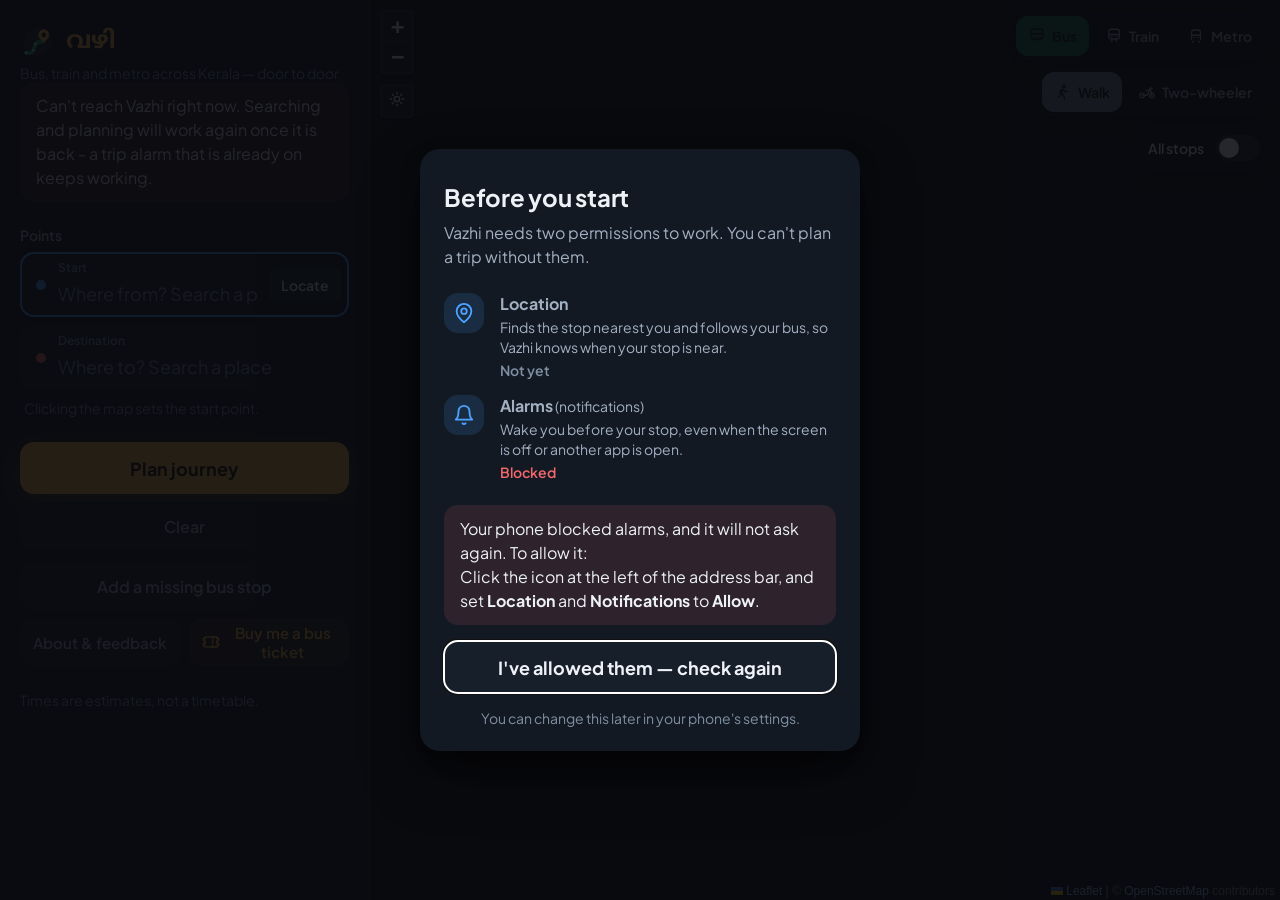
==== commit b5eb6eac: "About Vazhi: the maker's story, messages to the maker, Buy me a bus ticket - About & feedback dialog" ====
--- a/web/index.html
+++ b/web/index.html
@@ -164,6 +164,10 @@
     <p class="offline" id="offline" hidden></p>
 
     <button type="button" class="ghost addstop-btn" id="add-stop">Add a missing bus stop</button>
+    <div class="about-row">
+      <button type="button" class="ghost about-btn" id="about-open">About &amp; feedback</button>
+      <button type="button" class="ghost ticket-btn" id="ticket-open"><svg viewBox="0 0 24 24" fill="none" stroke="currentColor" stroke-width="2" stroke-linecap="round" stroke-linejoin="round" aria-hidden="true"><path d="M3 8a2 2 0 0 0 2-2h14a2 2 0 0 0 2 2v2a2 2 0 0 0 0 4v2a2 2 0 0 0-2 2H5a2 2 0 0 0-2-2v-2a2 2 0 0 0 0-4Z"/><path d="M14 6v2M14 11v2M14 16v2"/></svg>Buy me a bus ticket</button>
+    </div>
 
     <footer class="panel__foot">
       Times are estimates, not a timetable.
@@ -208,6 +212,8 @@
 <script src="install.js"></script>
 <script src="permit.js"></script>
 <script src="notice.js"></script>
+<script src="vendor/qrcode/qrcode.js"></script>
+<script src="about.js"></script>
 <script src="app.js"></script>
 </body>
 </html>
--- a/web/style.css
+++ b/web/style.css
@@ -846,6 +846,7 @@
   .panel__head { order: 11; margin-top: 22px; }
   .offline { order: 12; }
   .addstop-btn { order: 13; }
+  .about-row { order: 13; }
   .panel__foot { order: 14; }
   /* The boxes and buttons explain themselves; their titles cost a line each. */
   #points-block .block__title { display: none; }
@@ -1085,3 +1086,103 @@
   .drawer-open .leaflet-control-zoom { visibility: hidden; }
 }
 @media (max-width: 860px) and (prefers-reduced-motion: reduce) { .drawer { transition: none; } }
+
+/* ------------------------------------------------------------------ about
+   About Vazhi (about.js): the story, a message box, "Buy me a bus ticket".
+   Above the panel and drawer, under the location gate and the stop alarm. */
+.about-row { display: grid; grid-template-columns: 1fr 1fr; gap: 8px; margin-top: 8px; }
+.about-row .ghost { margin-top: 0; font-size: 15px; padding: 0 12px; }
+.ticket-btn { display: flex; align-items: center; justify-content: center; gap: 8px;
+  background: var(--amber-soft); color: var(--amber); }
+.ticket-btn:hover { background: rgba(245, 182, 66, .2); color: #ffc65a; }
+.ticket-btn svg, .ticket__icon { width: 20px; height: 20px; flex: 0 0 20px; }
+
+.about {
+  position: fixed; inset: 0; z-index: 4400; overflow-y: auto;
+  display: flex; align-items: flex-start; justify-content: center;
+  padding: max(16px, env(safe-area-inset-top)) 16px max(16px, env(safe-area-inset-bottom));
+  background: rgba(8,10,14,.78);
+  animation: notice-fade .18s ease-out;
+}
+.about[hidden] { display: none; }
+.about__card {
+  position: relative; width: min(520px, 100%); margin: auto; padding: 32px 24px 24px;
+  border-radius: 20px; background: var(--panel); box-shadow: var(--sh-5);
+}
+.about__close {
+  position: absolute; top: 12px; right: 12px; width: 44px; height: 44px; border: 0; border-radius: 50%;
+  background: var(--panel-2); color: var(--ink-dim); font-size: 26px; line-height: 1; cursor: pointer;
+}
+.about__close:hover { background: var(--panel-3); color: var(--ink); }
+.about__close:focus-visible, .about__send:focus-visible, .ticket__amt:focus-visible,
+.ticket__open:focus-visible, .ticket__copy:focus-visible, .ticket__card:focus-visible {
+  outline: 3px solid var(--amber); outline-offset: 2px; }
+.about__eyebrow { margin: 0 0 8px; font-size: 12px; font-weight: 700; letter-spacing: .08em;
+  text-transform: uppercase; color: var(--amber); }
+.about__title { margin: 0 56px 12px 0; font-size: 24px; line-height: 32px; letter-spacing: -.01em; }
+.about__story { margin: 0; font-size: 16px; line-height: 26px; color: var(--ink-dim); }
+.about__by { margin: 12px 0 0; font-size: 14px; font-weight: 600; color: var(--ink); }
+
+.about__sec { margin-top: 24px; padding-top: 24px; border-top: 1px solid var(--line); }
+.about__sec h3 { display: flex; align-items: center; gap: 8px; margin: 0 0 4px;
+  font-size: 18px; line-height: 26px; }
+.about__hint { margin: 0 0 16px; font-size: 14px; line-height: 22px; color: var(--ink-dim); }
+
+.about__form { display: flex; flex-direction: column; gap: 8px; }
+.about__form textarea, .about__form input, .ticket__other input {
+  width: 100%; box-sizing: border-box; padding: 12px 14px; border: 1px solid var(--line);
+  border-radius: 12px; background: var(--panel-2); color: var(--ink); font: inherit; font-size: 16px;
+}
+.about__form textarea { min-height: 112px; resize: vertical; line-height: 24px; }
+.about__form textarea:focus, .about__form input:focus, .ticket__other input:focus {
+  outline: none; border-color: var(--accent); box-shadow: 0 0 0 3px var(--accent-soft); }
+.about__count { margin-top: -4px; text-align: right; font-size: 12px; color: var(--ink-faint);
+  font-variant-numeric: tabular-nums; }
+.about__send {
+  min-height: 48px; border: 0; border-radius: 14px; cursor: pointer;
+  background: var(--accent); color: #04101e; font: inherit; font-size: 16px; font-weight: 700;
+}
+.about__send:disabled { opacity: .6; cursor: progress; }
+.about__msg { margin: 0; min-height: 20px; font-size: 14px; line-height: 20px; color: var(--ink-dim); }
+.about__msg.is-ok { color: #7fd3a8; }
+.about__msg.is-bad { color: var(--danger); }
+
+/* the ticket: amber, with a perforated top edge like a bus ticket */
+.ticket { border-top: 2px dashed rgba(245, 182, 66, .45); }
+.ticket h3 { color: var(--amber); }
+.ticket__amts { display: grid; grid-template-columns: repeat(4, 1fr); gap: 8px; }
+.ticket__amt {
+  display: flex; flex-direction: column; align-items: center; gap: 2px; min-height: 64px;
+  padding: 8px 4px; border: 1px solid transparent; border-radius: 12px; cursor: pointer;
+  background: var(--panel-2); color: var(--ink); font: inherit;
+}
+.ticket__amt b { font-size: 18px; line-height: 24px; font-variant-numeric: tabular-nums; }
+.ticket__amt span { font-size: 12px; line-height: 16px; color: var(--ink-faint); }
+.ticket__amt:hover { background: var(--panel-3); }
+.ticket__amt.is-on { background: var(--amber-soft); border-color: var(--amber); }
+.ticket__amt.is-on b { color: var(--amber); }
+.ticket__other { display: flex; align-items: center; gap: 8px; margin-top: 8px;
+  font-size: 18px; font-weight: 700; color: var(--amber); }
+.ticket__other[hidden] { display: none; }
+.ticket__pay { margin-top: 16px; display: flex; flex-direction: column; gap: 12px; }
+.ticket__open, .ticket__card {
+  display: flex; align-items: center; justify-content: center; min-height: 52px; border-radius: 14px;
+  text-decoration: none; font-size: 17px; font-weight: 700;
+}
+.ticket__open { background: var(--amber); color: var(--amber-ink); box-shadow: 0 8px 24px rgba(245, 182, 66, .25); }
+.ticket__card { background: var(--panel-2); color: var(--ink); }
+.ticket__scan { display: flex; align-items: center; gap: 16px; padding: 12px; border-radius: 14px;
+  background: var(--panel-2); }
+.ticket__qr { width: 132px; height: 132px; flex: 0 0 132px; border-radius: 8px; }
+.ticket__scan p, .ticket__note { margin: 0; font-size: 14px; line-height: 22px; color: var(--ink-dim); }
+.ticket__scan b { color: var(--amber); }
+.ticket__id { display: flex; align-items: center; flex-wrap: wrap; gap: 8px; margin: 0;
+  font-size: 14px; color: var(--ink-dim); }
+.ticket__id b { color: var(--ink); word-break: break-all; }
+.ticket__copy { margin-left: auto; min-height: 36px; padding: 0 14px; border: 0; border-radius: 10px;
+  background: var(--panel-3); color: var(--ink); font: inherit; font-size: 14px; font-weight: 600; cursor: pointer; }
+@media (max-width: 420px) {
+  .about__card { padding: 28px 16px 20px; }
+  .ticket__amts { grid-template-columns: repeat(2, 1fr); }
+  .ticket__qr { width: 112px; height: 112px; flex-basis: 112px; }
+}
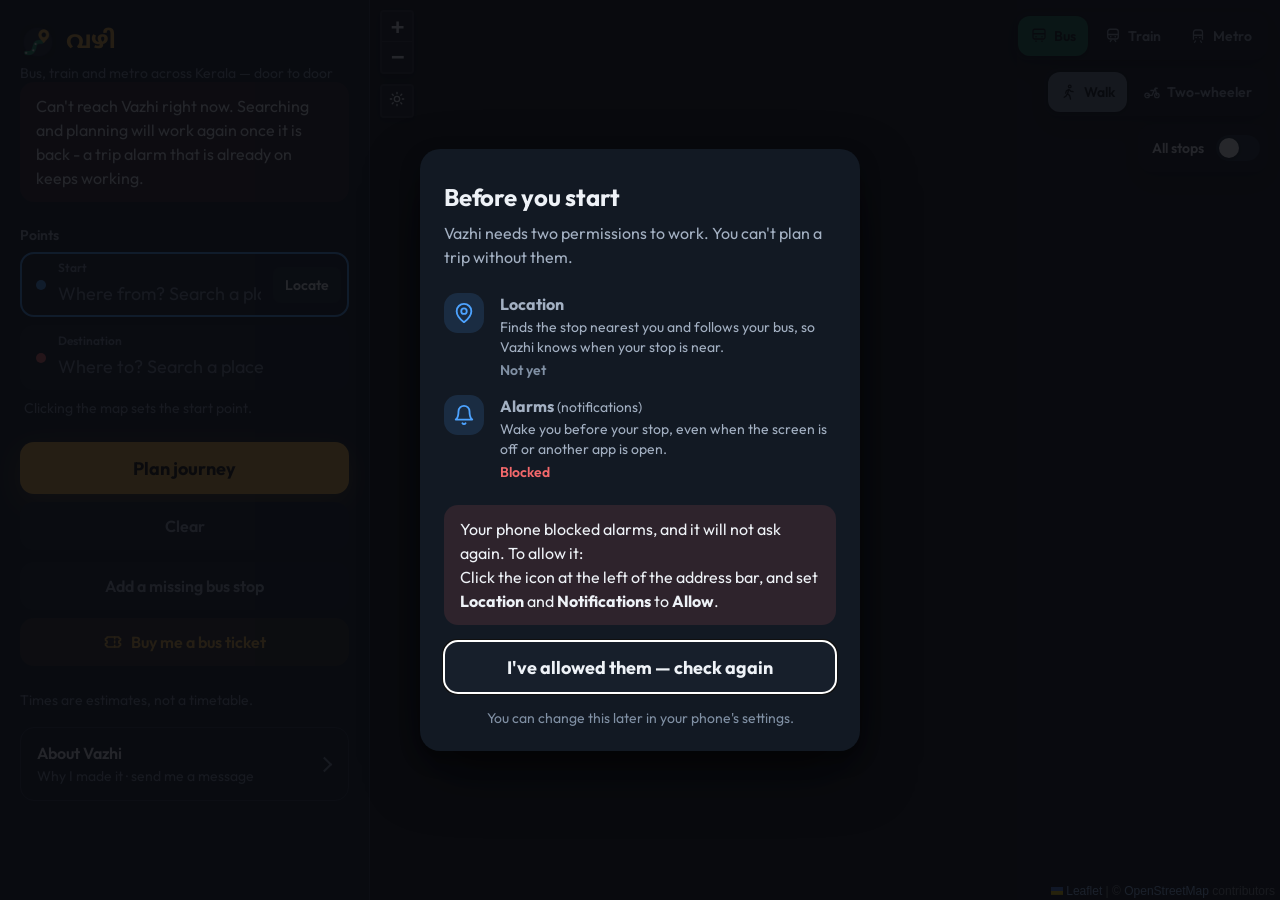
==== commit ac5f4aef: "Bus ticket on its own, About last, rate-your-trip pop-up, Vazhi Messages app - Buy me a bus ticket i" ====
--- a/web/index.html
+++ b/web/index.html
@@ -15,7 +15,7 @@
 <meta name="apple-mobile-web-app-title" content="Vazhi" />
 <link rel="preconnect" href="https://fonts.googleapis.com" />
 <link rel="preconnect" href="https://fonts.gstatic.com" crossorigin />
-<link rel="stylesheet" href="https://fonts.googleapis.com/css2?family=Plus+Jakarta+Sans:wght@400;500;600;700;800&family=Noto+Sans+Malayalam:wght@600;700&display=swap" />
+<link rel="stylesheet" href="https://fonts.googleapis.com/css2?family=Outfit:wght@300;400;500;600;700&family=Noto+Sans+Malayalam:wght@600;700&display=swap" />
 <link rel="stylesheet" href="vendor/leaflet/leaflet.css" />
 <link rel="stylesheet" href="vendor/maplibre/maplibre-gl.css" />
 <link rel="stylesheet" href="style.css" />
@@ -79,7 +79,7 @@
         <span class="point__dot point__dot--origin"></span>
         <div class="point__body">
           <span class="point__label">Start</span>
-          <input class="point__input" id="origin-input" type="search" autocomplete="off"
+          <input class="point__input" id="origin-input" type="search" autocomplete="off" spellcheck="false"
                  placeholder="Where from? Search a place" aria-label="Start"
                  aria-autocomplete="list" aria-controls="origin-suggest" />
         </div>
@@ -90,7 +90,7 @@
         <span class="point__dot point__dot--destination"></span>
         <div class="point__body">
           <span class="point__label">Destination</span>
-          <input class="point__input" id="dest-input" type="search" autocomplete="off"
+          <input class="point__input" id="dest-input" type="search" autocomplete="off" spellcheck="false"
                  placeholder="Where to? Search a place" aria-label="Destination"
                  aria-autocomplete="list" aria-controls="dest-suggest" />
         </div>
@@ -164,14 +164,16 @@
     <p class="offline" id="offline" hidden></p>
 
     <button type="button" class="ghost addstop-btn" id="add-stop">Add a missing bus stop</button>
-    <div class="about-row">
-      <button type="button" class="ghost about-btn" id="about-open">About &amp; feedback</button>
-      <button type="button" class="ghost ticket-btn" id="ticket-open"><svg viewBox="0 0 24 24" fill="none" stroke="currentColor" stroke-width="2" stroke-linecap="round" stroke-linejoin="round" aria-hidden="true"><path d="M3 8a2 2 0 0 0 2-2h14a2 2 0 0 0 2 2v2a2 2 0 0 0 0 4v2a2 2 0 0 0-2 2H5a2 2 0 0 0-2-2v-2a2 2 0 0 0 0-4Z"/><path d="M14 6v2M14 11v2M14 16v2"/></svg>Buy me a bus ticket</button>
-    </div>
+    <button type="button" class="ghost ticket-btn" id="ticket-open"><svg viewBox="0 0 24 24" fill="none" stroke="currentColor" stroke-width="2" stroke-linecap="round" stroke-linejoin="round" aria-hidden="true"><path d="M3 8a2 2 0 0 0 2-2h14a2 2 0 0 0 2 2v2a2 2 0 0 0 0 4v2a2 2 0 0 0-2 2H5a2 2 0 0 0-2-2v-2a2 2 0 0 0 0-4Z"/><path d="M14 6v2M14 11v2M14 16v2"/></svg>Buy me a bus ticket</button>
 
     <footer class="panel__foot">
       Times are estimates, not a timetable.
     </footer>
+
+    <button type="button" class="about-btn" id="about-open">
+      <span class="about-btn__t">About Vazhi</span>
+      <span class="about-btn__s">Why I made it &middot; send me a message</span>
+    </button>
   </aside>
 
   <main class="map-wrap">
--- a/web/style.css
+++ b/web/style.css
@@ -35,7 +35,7 @@
   --i-bell: url("data:image/svg+xml,%3Csvg xmlns='http://www.w3.org/2000/svg' viewBox='0 0 24 24' fill='none' stroke='black' stroke-width='2' stroke-linecap='round' stroke-linejoin='round'%3E%3Cpath d='M6 8a6 6 0 0 1 12 0c0 7 3 9 3 9H3s3-2 3-9'/%3E%3Cpath d='M10.3 21a1.94 1.94 0 0 0 3.4 0'/%3E%3C/svg%3E");
   --i-down: url("data:image/svg+xml,%3Csvg xmlns='http://www.w3.org/2000/svg' viewBox='0 0 24 24' fill='none' stroke='black' stroke-width='2' stroke-linecap='round' stroke-linejoin='round'%3E%3Cpath d='M12 4v11'/%3E%3Cpath d='m7 10 5 5 5-5'/%3E%3Cpath d='M5 20h14'/%3E%3C/svg%3E");
   --i-check: url("data:image/svg+xml,%3Csvg xmlns='http://www.w3.org/2000/svg' viewBox='0 0 24 24' fill='none' stroke='black' stroke-width='2' stroke-linecap='round' stroke-linejoin='round'%3E%3Cpath d='m5 12 5 5L20 7'/%3E%3C/svg%3E");
-  --font: "Plus Jakarta Sans", system-ui, -apple-system, "Segoe UI", Roboto, sans-serif;
+  --font: "Outfit", system-ui, -apple-system, "Segoe UI", Roboto, sans-serif;
   --ml: "Noto Sans Malayalam", "Nirmala UI", "Kartika", sans-serif;
   color-scheme: dark;
 }
@@ -846,8 +846,9 @@
   .panel__head { order: 11; margin-top: 22px; }
   .offline { order: 12; }
   .addstop-btn { order: 13; }
-  .about-row { order: 13; }
+  .ticket-btn { order: 13; }
   .panel__foot { order: 14; }
+  .about-btn { order: 15; }
   /* The boxes and buttons explain themselves; their titles cost a line each. */
   #points-block .block__title { display: none; }
   #points-block .hint { display: none; }
@@ -1088,12 +1089,10 @@
 @media (max-width: 860px) and (prefers-reduced-motion: reduce) { .drawer { transition: none; } }
 
 /* ------------------------------------------------------------------ about
-   About Vazhi (about.js): the story, a message box, "Buy me a bus ticket".
+   About Vazhi, Buy me a bus ticket and How was your trip? (about.js).
    Above the panel and drawer, under the location gate and the stop alarm. */
-.about-row { display: grid; grid-template-columns: 1fr 1fr; gap: 8px; margin-top: 8px; }
-.about-row .ghost { margin-top: 0; font-size: 15px; padding: 0 12px; }
-.ticket-btn { display: flex; align-items: center; justify-content: center; gap: 8px;
-  background: var(--amber-soft); color: var(--amber); }
+.ticket-btn { display: flex; align-items: center; justify-content: center; gap: 8px; width: 100%;
+  margin-top: 8px; background: var(--amber-soft); color: var(--amber); }
 .ticket-btn:hover { background: rgba(245, 182, 66, .2); color: #ffc65a; }
 .ticket-btn svg, .ticket__icon { width: 20px; height: 20px; flex: 0 0 20px; }
 
@@ -1186,3 +1185,51 @@
   .ticket__amts { grid-template-columns: repeat(2, 1fr); }
   .ticket__qr { width: 112px; height: 112px; flex-basis: 112px; }
 }
+
+/* About Vazhi: the last thing in the panel, a quiet row with a chevron */
+.about-btn {
+  position: relative; display: flex; flex-direction: column; align-items: flex-start; gap: 2px; width: 100%;
+  margin-top: 16px; padding: 14px 44px 14px 16px; border: 1px solid var(--line); border-radius: 14px;
+  background: transparent; color: var(--ink); font: inherit; text-align: left; cursor: pointer;
+}
+.about-btn::after { content: ""; position: absolute; right: 18px; top: 50%; width: 9px; height: 9px;
+  margin-top: -5px; border-right: 2px solid var(--ink-faint); border-top: 2px solid var(--ink-faint);
+  transform: rotate(45deg); }
+.about-btn:hover { background: var(--panel-2); }
+.about-btn:focus-visible { outline: 3px solid var(--amber); outline-offset: 2px; }
+.about-btn__t { font-size: 16px; font-weight: 600; line-height: 22px; }
+.about-btn__s { font-size: 14px; line-height: 20px; color: var(--ink-faint); }
+
+/* the bus-ticket window */
+.ticket__title { display: flex; align-items: center; gap: 10px; color: var(--amber); }
+.ticket__title .ticket__icon { width: 24px; height: 24px; flex-basis: 24px; }
+#ticket .about__story { margin-bottom: 20px; }
+.ticket__paybtn {
+  display: flex; align-items: center; justify-content: center; width: 100%; min-height: 54px; margin-top: 16px;
+  border: 0; border-radius: 14px; cursor: pointer; background: var(--amber); color: var(--amber-ink);
+  font: inherit; font-size: 18px; font-weight: 700; font-variant-numeric: tabular-nums;
+  box-shadow: 0 8px 24px rgba(245, 182, 66, .25);
+}
+.ticket__paybtn:hover { background: #ffc65a; }
+.ticket__paybtn:disabled { opacity: .5; cursor: default; box-shadow: none; }
+.ticket__paybtn:focus-visible { outline: 3px solid var(--ink); outline-offset: 2px; }
+.ticket__pay:empty { display: none; }
+
+/* how was your trip? */
+.rate__stars { display: flex; justify-content: center; gap: 6px; margin-top: 8px; }
+.rate__star {
+  width: 56px; height: 56px; padding: 8px; border: 0; border-radius: 14px; cursor: pointer;
+  background: transparent; color: #3d4a5c; transition: transform .12s, color .12s;
+}
+.rate__star svg { width: 100%; height: 100%; fill: currentColor; }
+.rate__star:hover { transform: scale(1.08); color: #6b5a33; }
+.rate__star.is-on { color: var(--amber); }
+.rate__star:focus-visible { outline: 3px solid var(--amber); outline-offset: 2px; }
+.rate__word { margin: 4px 0 16px; text-align: center; font-size: 15px; font-weight: 600; color: var(--ink-dim); }
+.rate__form textarea { min-height: 72px; }
+.about__form[hidden] { display: none; }
+#rate-msg:empty { display: none; }
+#rate .about__title { margin-right: 56px; }
+.rate__ticket h3 { color: var(--amber); }
+.rate__ticket .ticket__paybtn { margin-top: 0; }
+@media (max-width: 420px) { .rate__star { width: 50px; height: 50px; } }
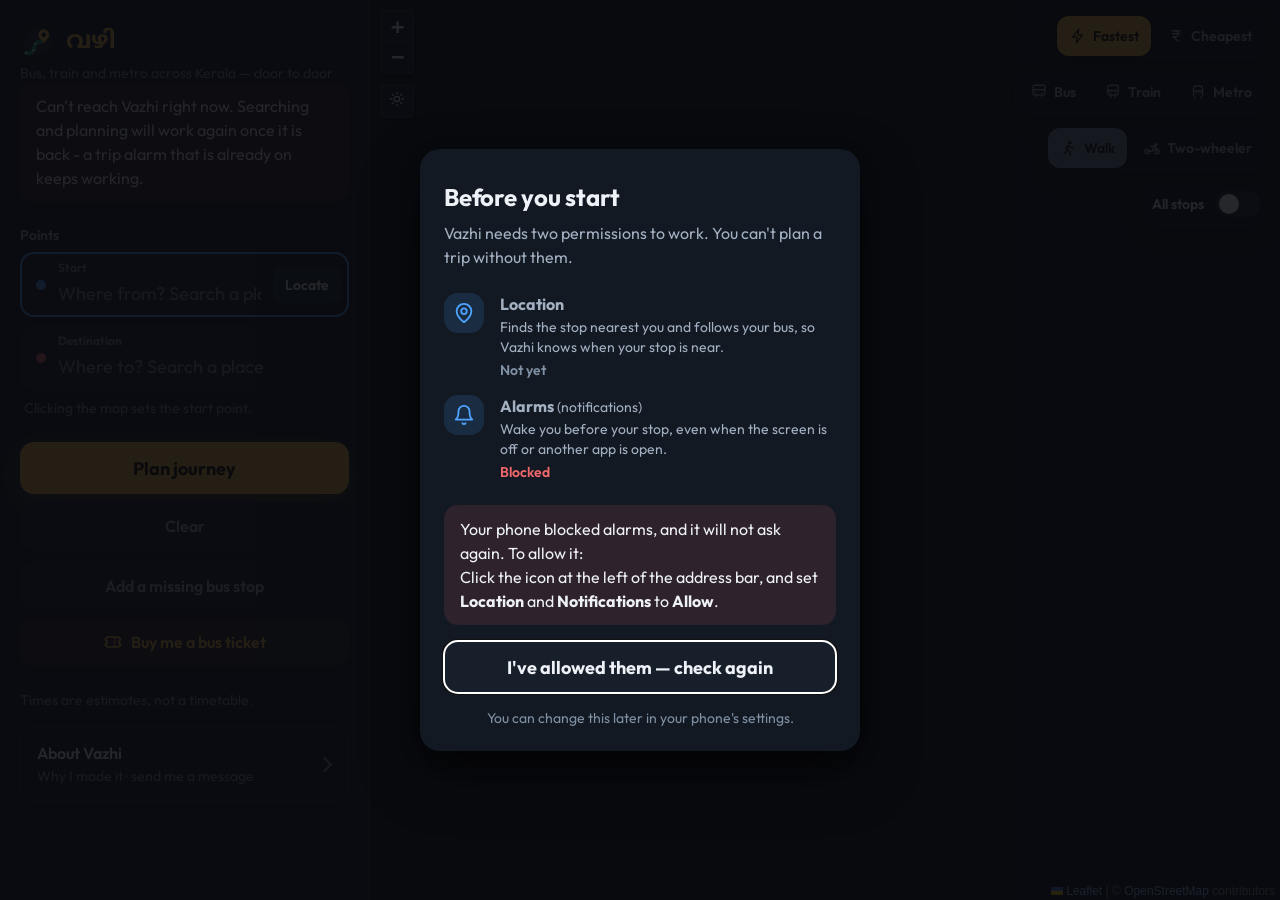
==== commit 2c6915a2: "Fastest / Cheapest trips, and bus and metro fares Plan a trip as the fastest or the cheapest mix of " ====
--- a/web/index.html
+++ b/web/index.html
@@ -56,6 +56,31 @@
     <button type="button" id="alarm-ok">I'm awake</button>
   </div>
 </div>
+<!-- Sleep screen (sleep.js): pure black while the alarm keeps working. -->
+<div class="sleep" id="sleep" hidden role="button" tabindex="0" aria-label="Sleep screen. Tap to wake the screen">
+  <div class="sleep__inner" id="sleep-inner">
+    <p class="sleep__label" id="sleep-label">Your stop</p>
+    <p class="sleep__stop" id="sleep-stop">Your stop</p>
+    <p class="sleep__dist" id="sleep-dist">&mdash;</p>
+    <p class="sleep__speed" id="sleep-speed"></p>
+    <p class="sleep__gps" id="sleep-gps">Waiting for GPS</p>
+    <p class="sleep__hint">The alarm is on &middot; tap to wake the screen</p>
+  </div>
+</div>
+<!-- "How crowded is this bus?" (crowd.js), once per ride. -->
+<div class="crowd-card" id="crowd-card" hidden role="dialog" aria-labelledby="crowd-card-q">
+  <div class="crowd-card__head">
+    <p id="crowd-card-q">How crowded is this bus right now?</p>
+    <button type="button" class="crowd-card__x" id="crowd-card-close" aria-label="Don't ask again on this trip"><svg viewBox="0 0 24 24" aria-hidden="true"><path d="M6 6l12 12M18 6L6 18"/></svg></button>
+  </div>
+  <div class="crowd-card__buttons" id="crowd-card-buttons">
+    <button type="button" data-crowd="seats"><i class="crowd-dot crowd-dot--seats"></i>Seats</button>
+    <button type="button" data-crowd="standing"><i class="crowd-dot crowd-dot--standing"></i>Standing</button>
+    <button type="button" data-crowd="packed"><i class="crowd-dot crowd-dot--packed"></i>Packed</button>
+  </div>
+  <p class="crowd-card__thanks" id="crowd-card-thanks" hidden></p>
+  <p class="crowd-card__note">Anonymous. Kept 45 minutes, then forgotten.</p>
+</div>
 <div class="app">
   <aside class="panel">
     <div class="sheet-handle" id="sheet-handle" role="button" tabindex="0"
@@ -103,6 +128,11 @@
       <p class="where" id="where" hidden></p>
     </section>
 
+    <!-- Saved trips (trips.js): one tap plans the daily ride. -->
+    <div class="savedtrips" id="saved-trips" hidden>
+      <div class="savedtrips__row" id="saved-trips-row" role="group" aria-label="Saved trips"></div>
+    </div>
+
 
     <button class="plan" id="plan">Plan journey</button>
     <button class="ghost" id="clear">Clear</button>
@@ -125,7 +155,32 @@
       </div>
       <div class="options" id="options" hidden></div>
       <div class="summary" id="summary"></div>
+      <div class="crowd-line" id="crowd-line" hidden></div>
       <div class="leave" id="leave" hidden></div>
+      <button type="button" class="ghost savetrip" id="trip-save" aria-pressed="false" aria-controls="trip-save-box">
+        <svg viewBox="0 0 24 24" fill="none" stroke="currentColor" stroke-width="2" stroke-linecap="round" stroke-linejoin="round" aria-hidden="true"><path d="m12 3.5 2.6 5.3 5.9.9-4.3 4.1 1 5.8L12 16.9l-5.2 2.7 1-5.8-4.3-4.1 5.9-.9z"/></svg>
+        <span id="trip-save-text">Save trip</span></button>
+      <div class="savebox" id="trip-save-box" hidden>
+        <div id="trip-save-pick">
+          <p class="savebox__q">Save this trip as</p>
+          <div class="savebox__kinds" id="trip-save-kinds" role="radiogroup" aria-label="Save as">
+            <button type="button" role="radio" data-kind="home" aria-checked="true">Home</button>
+            <button type="button" role="radio" data-kind="work" aria-checked="false">Work</button>
+            <button type="button" role="radio" data-kind="custom" aria-checked="false">Other&hellip;</button>
+          </div>
+          <input type="text" class="savebox__name" id="trip-save-name" maxlength="24" placeholder="Name it, like College or Gym" aria-label="Name for this trip" hidden />
+          <p class="savebox__msg" id="trip-save-msg" aria-live="polite"></p>
+          <div class="savebox__acts">
+            <button type="button" class="savebox__ok" id="trip-save-ok">Save</button>
+            <button type="button" class="savebox__cancel" id="trip-save-cancel">Cancel</button>
+          </div>
+          <p class="savebox__note">Kept on this phone only, with a copy of the route and map for when there's no internet.</p>
+        </div>
+        <div id="trip-save-have" hidden>
+          <p class="savebox__msg" id="trip-save-have-text" aria-live="polite"></p>
+          <button type="button" class="savebox__cancel" id="trip-save-remove">Remove from saved trips</button>
+        </div>
+      </div>
       <button type="button" class="ghost share" id="share">Share this trip</button>
       <div class="warnings" id="warnings" hidden></div>
       <div class="trip" id="trip" hidden>
@@ -143,17 +198,73 @@
             <option value="10000">10 km before</option>
           </select>
         </div>
+        <div class="trip__sound" id="trip-sound-box">
+          <div class="sound__head">
+            <span class="sound__label">Alarm sound</span>
+          </div>
+          <div class="sound__picker">
+            <button type="button" class="sound__drop-btn" id="sound-drop-btn" aria-haspopup="true" aria-expanded="false">
+              <span class="sound__drop-val" id="sound-drop-label">Classic Digital</span>
+              <svg class="sound__drop-chevron" viewBox="0 0 24 24" width="16" height="16" fill="currentColor" aria-hidden="true"><path d="M7 10l5 5 5-5z"/></svg>
+            </button>
+            <div class="sound__dropdown" id="sound-dropdown" hidden>
+              <div class="sound__drop-head">
+                <span class="sound__drop-title">Tap any sound to test it:</span>
+                <button type="button" class="sound__drop-close" id="sound-close-btn" aria-label="Close sound selection" title="Close">
+                  <svg viewBox="0 0 24 24" width="16" height="16" stroke="currentColor" stroke-width="2.5" fill="none" stroke-linecap="round" stroke-linejoin="round" aria-hidden="true">
+                    <line x1="18" y1="6" x2="6" y2="18"></line>
+                    <line x1="6" y1="6" x2="18" y2="18"></line>
+                  </svg>
+                </button>
+              </div>
+              <div class="sound__drop-list" id="sound-drop-list" role="radiogroup" aria-label="Alarm ringtone"></div>
+              <div class="sound__drop-actions">
+                <button type="button" class="sound__action-cancel" id="sound-cancel-btn">Cancel</button>
+                <button type="button" class="sound__action-apply" id="sound-apply-btn">Apply</button>
+              </div>
+            </div>
+          </div>
+          <div class="sound__vol">
+            <span class="sound__vol-icon" aria-hidden="true" title="Volume">
+              <svg viewBox="0 0 24 24" fill="none" stroke="currentColor" stroke-width="2" stroke-linecap="round" stroke-linejoin="round" width="18" height="18"><polygon points="11 5 6 9 2 9 2 15 6 15 11 19 11 5"/><path d="M19.07 4.93a10 10 0 0 1 0 14.14M15.54 8.46a5 5 0 0 1 0 7.07"/></svg>
+            </span>
+            <input type="range" id="trip-volume" min="10" max="100" value="100" step="5" aria-label="Alarm volume" />
+            <span class="sound__vol-val" id="trip-volume-val">100%</span>
+          </div>
+          <div class="sound__voice" id="trip-voice-row">
+            <label class="switch">
+              <span class="switch__icon"><svg viewBox="0 0 24 24" fill="none" stroke="currentColor" stroke-width="2" stroke-linecap="round" stroke-linejoin="round" aria-hidden="true"><path d="M21 12a8 8 0 0 1-11.6 7.1L4 20l1-4.6A8 8 0 1 1 21 12z"/><path d="M9 10v4M12 8v8M15 10v4"/></svg></span>
+              <span class="switch__text"><b>Say the stop name</b><span id="trip-voice-example" lang="ml">&ldquo;രണ്ടു നിമിഷത്തിനുള്ളിൽ വൈറ്റില എത്തും&rdquo;</span></span>
+              <input type="checkbox" id="trip-voice" role="switch" checked />
+              <span class="switch__track" aria-hidden="true"></span>
+            </label>
+            <button type="button" class="sound__voice-test" id="trip-voice-test">Hear it</button>
+          </div>
+        </div>
         <label class="switch trip__silent">
           <span class="switch__icon"><svg viewBox="0 0 24 24" fill="none" stroke="currentColor" stroke-width="2" stroke-linecap="round" stroke-linejoin="round" aria-hidden="true"><rect x="8" y="3" width="8" height="18" rx="2"/><path d="M4 8v8"/><path d="M20 8v8"/></svg></span>
           <span class="switch__text"><b>Vibrate only</b><span>No alarm sound</span></span>
           <input type="checkbox" id="trip-silent" role="switch" />
           <span class="switch__track" aria-hidden="true"></span>
         </label>
+        <div class="vibe" id="trip-vibe-row" hidden>
+          <span class="vibe__label" id="trip-vibe-label">Vibration <span>Tap to feel it</span></span>
+          <div class="vibe__chips" id="trip-vibes" role="radiogroup" aria-labelledby="trip-vibe-label"></div>
+        </div>
+        <label class="switch trip__share" id="trip-share" hidden>
+          <span class="switch__icon"><svg viewBox="0 0 24 24" fill="none" stroke="currentColor" stroke-width="2" stroke-linecap="round" stroke-linejoin="round" aria-hidden="true"><rect x="5" y="3" width="14" height="13" rx="3"/><path d="M5 10h14M9 20l-2 2M15 20l2 2"/></svg></span>
+          <span class="switch__text"><b>Share where this train is</b><span>Anonymous. Helps riders waiting for it</span></span>
+          <input type="checkbox" id="trip-share-on" role="switch" />
+          <span class="switch__track" aria-hidden="true"></span>
+        </label>
         <button type="button" class="trip__start" id="trip-start">Wake me before my stop</button>
+        <button type="button" class="ghost trip__sleep" id="trip-sleep" hidden>
+          <svg viewBox="0 0 24 24" fill="none" stroke="currentColor" stroke-width="2" stroke-linecap="round" stroke-linejoin="round" aria-hidden="true"><path d="M20 14.5A8 8 0 0 1 9.5 4a8 8 0 1 0 10.5 10.5Z"/></svg>
+          Sleep screen <span>&middot; saves battery</span></button>
         <button type="button" class="ghost trip__sim" id="trip-sim">See how the alarm works (demo)</button>
         <button type="button" class="ghost" id="trip-stop" hidden>Stop trip alerts</button>
         <p class="trip__status" id="trip-status" hidden></p>
-        <p class="trip__note">Keep Vazhi open during the trip. The screen stays on.</p>
+        <p class="trip__note">Vazhi stays active in the background. The screen stays on while open.</p>
       </div>
       <ol class="itinerary" id="itinerary"></ol>
       <details class="more" id="more"><summary>More about this trip</summary>
@@ -181,7 +292,8 @@
     <div class="maptop">
       <!-- The two choices every plan depends on: how you travel, and how
            you reach the stop. -->
-      <div class="mapmodes" id="mapmodes" role="group" aria-label="How are you travelling?"></div>
+      <div class="mapmodes" id="mapprefer" role="group" aria-label="The best way, of every mode"></div>
+      <div class="mapmodes" id="mapmodes" role="group" aria-label="Or only this way"></div>
       <div class="mapmodes" id="mapaccess" role="group" aria-label="Getting to the stop"></div>
       <div class="mapstops">
         <label class="mapstops__row">
@@ -207,15 +319,20 @@
 <script src="basemap.js"></script>
 <script src="sheet.js"></script>
 <script src="drawer.js"></script>
+<script src="vibes.js"></script>
 <script src="alerts.js"></script>
+<script src="sleep.js"></script>
 <script src="outbox.js"></script>
 <script src="times.js"></script>
 <script src="stops.js"></script>
+<script src="livetrain.js"></script>
 <script src="install.js"></script>
 <script src="permit.js"></script>
 <script src="notice.js"></script>
 <script src="vendor/qrcode/qrcode.js"></script>
 <script src="about.js"></script>
 <script src="app.js"></script>
+<script src="trips.js"></script>
+<script src="crowd.js"></script>
 </body>
 </html>
--- a/web/style.css
+++ b/web/style.css
@@ -35,6 +35,7 @@
   --i-bell: url("data:image/svg+xml,%3Csvg xmlns='http://www.w3.org/2000/svg' viewBox='0 0 24 24' fill='none' stroke='black' stroke-width='2' stroke-linecap='round' stroke-linejoin='round'%3E%3Cpath d='M6 8a6 6 0 0 1 12 0c0 7 3 9 3 9H3s3-2 3-9'/%3E%3Cpath d='M10.3 21a1.94 1.94 0 0 0 3.4 0'/%3E%3C/svg%3E");
   --i-down: url("data:image/svg+xml,%3Csvg xmlns='http://www.w3.org/2000/svg' viewBox='0 0 24 24' fill='none' stroke='black' stroke-width='2' stroke-linecap='round' stroke-linejoin='round'%3E%3Cpath d='M12 4v11'/%3E%3Cpath d='m7 10 5 5 5-5'/%3E%3Cpath d='M5 20h14'/%3E%3C/svg%3E");
   --i-check: url("data:image/svg+xml,%3Csvg xmlns='http://www.w3.org/2000/svg' viewBox='0 0 24 24' fill='none' stroke='black' stroke-width='2' stroke-linecap='round' stroke-linejoin='round'%3E%3Cpath d='m5 12 5 5L20 7'/%3E%3C/svg%3E");
+  --i-stop: url("data:image/svg+xml,%3Csvg xmlns='http://www.w3.org/2000/svg' viewBox='0 0 24 24' fill='currentColor'%3E%3Crect x='5' y='5' width='14' height='14' rx='2.5'/%3E%3C/svg%3E");
   --font: "Outfit", system-ui, -apple-system, "Segoe UI", Roboto, sans-serif;
   --ml: "Noto Sans Malayalam", "Nirmala UI", "Kartika", sans-serif;
   color-scheme: dark;
@@ -379,6 +380,7 @@
   display: flex; align-items: center; justify-content: center; gap: 12px; text-align: left;
   background: var(--amber); color: var(--amber-ink); font: inherit; font-size: 18px; font-weight: 700;
   line-height: 24px; box-shadow: var(--sh-1);
+  transition: background .2s, color .2s;
 }
 .trip__start::before {
   content: ""; flex: 0 0 22px; height: 22px; background: currentColor;
@@ -386,6 +388,22 @@
 }
 .trip__start:hover { background: #f8c25e; }
 .trip__start:focus-visible { outline: 2px solid #fff; outline-offset: 2px; }
+.trip__start.is-running {
+  background: #dc2626; color: #ffffff;
+}
+.trip__start.is-running:hover {
+  background: #b91c1c;
+}
+.trip__start.is-running::before {
+  -webkit-mask: var(--i-stop) center / contain no-repeat;
+  mask: var(--i-stop) center / contain no-repeat;
+}
+#trip-stop {
+  display: none !important;
+}
+.trip__sim[hidden] {
+  display: none !important;
+}
 .trip .ghost { margin-top: 0; }
 .share { margin: 0 0 24px; }
 
@@ -409,6 +427,26 @@
 .suggest .s-head { font-size: 14px; text-transform: uppercase; letter-spacing: .07em;
                    color: var(--ink-faint); padding: 6px 10px 2px; cursor: default; }
 .suggest .s-head:hover { background: transparent; }
+/* "Not listed?" bar: pinned to the bottom of the list, so it shows without scrolling. */
+.suggest .s-foot { position: sticky; bottom: -4px; margin: 4px -4px -4px; padding: 10px 12px;
+                   display: flex; flex-wrap: wrap; align-items: center; gap: 6px 14px; cursor: default;
+                   background: var(--panel-3); border-top: 1px solid var(--line); border-radius: 0 0 14px 14px; }
+.suggest .s-foot:hover { background: var(--panel-3); }
+.suggest .s-foot__q { font-size: 14px; color: var(--ink-faint); }
+.suggest .s-foot button, .suggest .s-foot a { font: inherit; font-size: 14px; font-weight: 600; color: var(--accent);
+                   background: none; border: 0; padding: 4px 0; cursor: pointer; text-decoration: none; }
+.suggest .s-foot button:hover, .suggest .s-foot a:hover { text-decoration: underline; }
+/* Where is my train (livetrain.js) */
+.livetrain { margin-top: 10px; }
+.livetrain__btn { font: inherit; font-size: 14px; font-weight: 600; color: var(--train, #e8833a); background: rgba(232,131,58,.12);
+                  border: 1px solid rgba(232,131,58,.35); border-radius: 10px; padding: 8px 12px; cursor: pointer; }
+.livetrain__btn:hover { background: rgba(232,131,58,.2); }
+.livetrain__out { margin: 8px 0 0; font-size: 14px; line-height: 1.45; color: var(--ink-dim); }
+.livetrain__out.is-seen b { color: var(--ink); }
+.live-train span { display: grid; place-items: center; width: 34px; height: 34px; border-radius: 50%;
+                   background: #e8833a; color: #1b1405; border: 3px solid #fff; box-shadow: 0 2px 10px rgba(0,0,0,.45); }
+.live-train svg { width: 18px; height: 18px; }
+.addstop select { font: inherit; font-size: 15px; padding: 8px; border-radius: 8px; border: 1px solid #c9d1dc; background: #fff; color: #111; }
 .trip__sim { font-size: 16px; }
 .trip__status {
   margin: 0; padding: 12px 16px; border-radius: 14px;
@@ -881,9 +919,11 @@
   #trip-start, #trip-stop { order: 1; }
   #trip-status { order: 2; }
   .trip__when { order: 3; }
-  .trip__silent { order: 4; }
-  #trip-sim { order: 5; }
-  .trip__note { order: 6; }
+  .trip__sound { order: 4; }
+  .trip__silent { order: 5; }
+  .trip__share { order: 5; }
+  #trip-sim { order: 6; }
+  .trip__note { order: 7; }
 }
 
 /* ------------------------------------------------------------------
@@ -1037,6 +1077,164 @@
 .switch input:checked ~ .switch__track::after { transform: translateX(20px); }
 .switch input:focus-visible ~ .switch__track { outline: 3px solid #fff; outline-offset: 2px; }
 @media (prefers-reduced-motion: reduce) { .switch__track, .switch__track::after { transition: none; } }
+
+/* Alarm sound tone & volume control */
+.trip__sound {
+  padding: 16px; border-radius: var(--radius-lg); background: var(--panel-2);
+  display: flex; flex-direction: column; gap: 12px; transition: opacity .2s;
+}
+.trip__sound.is-disabled {
+  opacity: .45; pointer-events: none;
+}
+.sound__head {
+  display: flex; align-items: center; justify-content: space-between;
+}
+.sound__label {
+  font-size: 14px; font-weight: 600; line-height: 20px; color: var(--ink-dim);
+}
+.sound__preview {
+  display: inline-flex; align-items: center; gap: 6px; padding: 4px 10px;
+  border-radius: 999px; background: var(--panel-3); color: var(--ink);
+  font-size: 13px; font-weight: 600; border: 0; cursor: pointer;
+  transition: background .15s, color .15s;
+}
+.sound__preview:hover { background: var(--hover); }
+.sound__preview.is-playing { background: var(--amber); color: var(--amber-ink); }
+.sound__preview svg { display: block; }
+.sound__picker {
+  position: relative; width: 100%;
+}
+.sound__drop-btn {
+  width: 100%; min-height: 46px; padding: 10px 14px; border-radius: 12px;
+  background: var(--panel-3); color: var(--ink); border: 1px solid var(--line);
+  display: flex; align-items: center; justify-content: space-between;
+  font: inherit; font-size: 15px; font-weight: 600; cursor: pointer;
+  transition: background .15s, border-color .15s;
+}
+.sound__drop-btn:hover { background: var(--hover); border-color: var(--amber); }
+.sound__drop-btn[aria-expanded="true"] { border-color: var(--amber); }
+.sound__drop-chevron {
+  flex-shrink: 0; color: var(--ink-dim); transition: transform .2s;
+}
+.sound__drop-btn[aria-expanded="true"] .sound__drop-chevron {
+  transform: rotate(180deg);
+}
+
+.sound__dropdown {
+  position: absolute; top: calc(100% + 6px); left: 0; right: 0; z-index: 600;
+  background: var(--panel); border: 1px solid var(--line); border-radius: var(--radius-lg);
+  box-shadow: 0 16px 36px rgba(0,0,0,0.45); padding: 12px;
+  display: flex; flex-direction: column; gap: 8px;
+}
+.sound__dropdown[hidden] {
+  display: none !important;
+}
+.sound__drop-close svg {
+  pointer-events: none;
+}
+.sound__drop-head {
+  display: flex; align-items: center; justify-content: space-between;
+  padding: 2px 4px 6px; border-bottom: 1px solid var(--line);
+}
+.sound__drop-title {
+  font-size: 13px; font-weight: 600; color: var(--ink-dim);
+}
+.sound__drop-close {
+  display: grid; place-items: center; width: 32px; height: 32px;
+  border-radius: 8px; background: transparent; border: 0; color: var(--ink-dim);
+  cursor: pointer; transition: background .15s, color .15s, transform .1s;
+}
+.sound__drop-close:hover {
+  background: var(--hover); color: var(--ink);
+}
+.sound__drop-close:active {
+  transform: scale(0.92);
+}
+.sound__drop-list {
+  display: flex; flex-direction: column; gap: 4px; max-height: 220px; overflow-y: auto;
+  padding-right: 2px;
+}
+.sound__drop-list::-webkit-scrollbar { width: 6px; }
+.sound__drop-list::-webkit-scrollbar-thumb { background: var(--panel-3); border-radius: 6px; }
+.sound__drop-item {
+  display: flex; align-items: center; justify-content: space-between;
+  padding: 8px 10px; border-radius: 8px; cursor: pointer;
+  background: transparent; color: var(--ink); border: 1px solid transparent;
+  font: inherit; text-align: left; transition: background .12s;
+}
+.sound__drop-item:hover { background: var(--hover); }
+.sound__drop-item[aria-checked="true"] {
+  background: var(--panel-3); border-color: var(--amber);
+}
+.sound__item-info {
+  display: flex; flex-direction: column; gap: 2px;
+}
+.sound__item-name {
+  font-size: 14px; font-weight: 600; color: var(--ink);
+}
+.sound__item-desc {
+  font-size: 12px; color: var(--ink-dim);
+}
+.sound__item-icon {
+  font-size: 15px; color: var(--amber); opacity: 0; transition: opacity .15s;
+}
+.sound__drop-item[aria-checked="true"] .sound__item-icon {
+  opacity: 1;
+}
+
+.sound__drop-actions {
+  display: flex; align-items: center; justify-content: flex-end; gap: 8px;
+  padding-top: 8px; border-top: 1px solid var(--line);
+}
+.sound__action-cancel {
+  padding: 6px 12px; border-radius: 8px; background: transparent;
+  color: var(--ink-dim); border: 0; font: inherit; font-size: 14px; font-weight: 600;
+  cursor: pointer;
+}
+.sound__action-cancel:hover { color: var(--ink); }
+.sound__action-apply {
+  padding: 8px 18px; border-radius: 8px; background: var(--amber);
+  color: var(--amber-ink); border: 0; font: inherit; font-size: 14px; font-weight: 700;
+  cursor: pointer; box-shadow: var(--sh-1);
+}
+.sound__action-apply:hover { filter: brightness(1.08); }
+
+.sound__vol {
+  display: flex; align-items: center; gap: 12px; margin-top: 4px;
+}
+.sound__vol-icon {
+  display: grid; place-items: center; color: var(--ink-dim); flex-shrink: 0;
+}
+.sound__vol input[type="range"] {
+  flex: 1; min-width: 0; height: 6px; border-radius: 6px;
+  background: var(--panel-3); accent-color: var(--amber); cursor: pointer;
+  -webkit-appearance: none; appearance: none;
+}
+.sound__vol input[type="range"]::-webkit-slider-thumb {
+  -webkit-appearance: none; width: 18px; height: 18px; border-radius: 50%;
+  background: var(--amber); cursor: pointer; border: 2px solid var(--panel-2);
+}
+.sound__vol input[type="range"]::-moz-range-thumb {
+  width: 18px; height: 18px; border-radius: 50%;
+  background: var(--amber); cursor: pointer; border: 2px solid var(--panel-2);
+}
+/* "Say the stop name": the spoken announcement switch and its test button. */
+.sound__voice {
+  display: flex; flex-wrap: wrap; align-items: center; gap: 8px; padding-top: 12px; border-top: 1px solid var(--line);
+}
+.sound__voice[hidden] { display: none; }
+.sound__voice .switch { flex: 1; min-width: 0; padding: 0; min-height: 48px; background: none; gap: 12px; }
+.sound__voice-test {
+  flex-shrink: 0; min-height: 40px; padding: 8px 14px; border: 0; border-radius: 999px;
+  background: var(--panel-3); color: var(--ink); font: inherit; font-size: 14px; font-weight: 600;
+  cursor: pointer;
+}
+.sound__voice-test:focus-visible { outline: 3px solid #fff; outline-offset: 2px; }
+.sound__vol-val {
+  font-size: 13px; font-weight: 600; font-variant-numeric: tabular-nums;
+  color: var(--ink-dim); min-width: 38px; text-align: right;
+}
+
 
 @media (max-width: 860px) { #warnings { order: 3; } }
 /* Labels in plain words, not small capitals: easier to read at a glance. */
@@ -1065,8 +1263,16 @@
   .drawer__bar b { flex: 1; font-size: 20px; line-height: 28px; letter-spacing: -0.01em; }
   .drawer__hide {
     min-height: 40px; padding: 0 16px; border-radius: 20px; cursor: pointer;
-    background: var(--panel-2); color: var(--ink); border: 0;
-    font: inherit; font-size: 16px; font-weight: 600;
+    background: var(--amber); color: var(--amber-ink); border: 0;
+    font: inherit; font-size: 16px; font-weight: 700;
+    box-shadow: 0 4px 14px rgba(245, 182, 66, .25);
+    transition: background .15s, transform .15s;
+  }
+  .drawer__hide:hover {
+    background: #ffc65a;
+  }
+  .drawer__hide:active {
+    transform: scale(0.97);
   }
   .drawer__body {
     flex: 1; overflow-y: auto; overscroll-behavior: contain;
@@ -1145,6 +1351,10 @@
 .about__msg { margin: 0; min-height: 20px; font-size: 14px; line-height: 20px; color: var(--ink-dim); }
 .about__msg.is-ok { color: #7fd3a8; }
 .about__msg.is-bad { color: var(--danger); }
+.about__legal { display: flex; flex-wrap: wrap; gap: 4px 18px; margin-top: 20px; padding-top: 16px;
+                border-top: 1px solid var(--line); font-size: 13px; }
+.about__legal a { color: var(--ink-dim); text-decoration: none; }
+.about__legal a:hover { color: var(--alarm); }
 
 /* the ticket: amber, with a perforated top edge like a bus ticket */
 .ticket { border-top: 2px dashed rgba(245, 182, 66, .45); }
@@ -1174,6 +1384,7 @@
   background: var(--panel-2); }
 .ticket__qr { width: 132px; height: 132px; flex: 0 0 132px; border-radius: 8px; }
 .ticket__scan p, .ticket__note { margin: 0; font-size: 14px; line-height: 22px; color: var(--ink-dim); }
+.ticket__note a { color: var(--ink); }
 .ticket__scan b { color: var(--amber); }
 .ticket__id { display: flex; align-items: center; flex-wrap: wrap; gap: 8px; margin: 0;
   font-size: 14px; color: var(--ink-dim); }
@@ -1233,3 +1444,215 @@
 .rate__ticket h3 { color: var(--amber); }
 .rate__ticket .ticket__paybtn { margin-top: 0; }
 @media (max-width: 420px) { .rate__star { width: 50px; height: 50px; } }
+
+/* Other routes on the map: a time label on each (app.js) */
+.alt-label { background: none; border: 0; }
+.alt-label span {
+  display: inline-block; transform: translate(-50%, -50%); padding: 2px 8px; border-radius: 999px;
+  background: rgba(13,17,23,.88); border: 1px dashed rgba(238,242,247,.35); color: var(--ink-dim);
+  font: 600 12px/18px var(--font); white-space: nowrap; cursor: pointer;
+}
+.legend i.legend__alt { height: 0; border-top: 3px dashed currentColor; background: none; opacity: .7; }
+
+/* Phones: one button per UPI app */
+.ticket__with { margin: 8px 0 -4px; font-size: 15px; color: var(--ink-dim); }
+.ticket__with b { color: var(--amber); }
+.ticket__apps { display: grid; grid-template-columns: 1fr 1fr; gap: 8px; }
+.ticket__app {
+  display: flex; align-items: center; gap: 10px; min-height: 52px; padding: 0 14px; border-radius: 14px;
+  background: var(--panel-2); border: 1px solid var(--line); color: var(--ink); text-decoration: none;
+  font-size: 16px; font-weight: 600;
+}
+.ticket__app:first-child { grid-column: 1 / -1; justify-content: center; background: var(--amber);
+  border-color: var(--amber); color: var(--amber-ink); font-size: 17px; }
+.ticket__app i { width: 12px; height: 12px; border-radius: 50%; flex: none; }
+.ticket__app:first-child i { box-shadow: 0 0 0 2px #fff; }
+.ticket__app i.is-any { background: none; border: 2px solid var(--ink-faint); }
+.ticket__app:focus-visible, .ticket__more:focus-visible { outline: 3px solid var(--amber); outline-offset: 2px; }
+.ticket__more { align-self: flex-start; padding: 6px 0; border: 0; background: none; color: var(--accent);
+  font: inherit; font-size: 14px; cursor: pointer; text-decoration: underline; text-underline-offset: 3px; }
+.ticket__paybtn[hidden] { display: none; }
+
+.ticket__note.is-bad { color: var(--danger); }
+.ticket__note.is-ok { color: #7fd3a8; }
+.ticket__thanks { padding: 14px 16px; border-radius: 14px; background: rgba(34,160,107,.14); border: 1px solid rgba(34,160,107,.4); }
+.ticket__thanks b { display: block; font-size: 18px; color: #7fd3a8; }
+.ticket__thanks p { margin: 4px 0 0; font-size: 14px; line-height: 22px; color: var(--ink-dim); }
+
+/* A switch that is not for this trip (train sharing on a bus trip). */
+.switch[hidden] { display: none; }
+
+/* ==================================================================
+   Saved trips (trips.js): chips under the search boxes, and the
+   "Save trip" button with its small panel under a planned trip. */
+.savedtrips { margin-top: 12px; }
+.savedtrips__row { display: flex; gap: 8px; overflow-x: auto; padding: 8px 8px 6px 2px; scrollbar-width: none; }
+.savedtrips__row::-webkit-scrollbar { display: none; }
+.tripchip {
+  position: relative; flex: none; display: flex; align-items: center; gap: 10px; min-height: 52px;
+  max-width: 240px; padding: 6px 14px 6px 12px; border: 0; border-radius: 14px; cursor: pointer;
+  background: var(--panel-2); color: var(--ink); font: inherit; text-align: left; box-shadow: var(--sh-1);
+}
+.tripchip:hover { background: var(--panel-3); }
+.tripchip:focus-visible { outline: 3px solid var(--amber); outline-offset: 2px; }
+.tripchip svg { flex: none; width: 20px; height: 20px; color: var(--amber); }
+.tripchip--work svg { color: var(--accent); }
+.tripchip--custom svg { color: var(--ink-dim); }
+.tripchip__t { min-width: 0; display: flex; flex-direction: column; }
+.tripchip__t b { font-size: 15px; font-weight: 600; line-height: 20px; }
+.tripchip__t span { font-size: 13px; line-height: 18px; color: var(--ink-faint); white-space: nowrap;
+                    overflow: hidden; text-overflow: ellipsis; }
+.tripchip__off { flex: none; padding: 2px 6px; border-radius: 6px; background: rgba(34, 160, 107, .16);
+                 color: #7fd3a8; font-size: 11px; font-weight: 700; letter-spacing: .04em; text-transform: uppercase; }
+.tripchip__x { display: none; position: absolute; top: -6px; right: -6px; width: 22px; height: 22px;
+               border-radius: 50%; background: var(--danger); color: #fff; font-size: 16px; line-height: 22px;
+               text-align: center; font-weight: 700; }
+.savedtrips.is-editing .tripchip__x { display: block; }
+.savedtrips.is-editing .tripchip:not(.tripchip--edit) { box-shadow: inset 0 0 0 1px rgba(242, 104, 107, .5); }
+.tripchip--edit { min-height: 52px; padding: 0 14px; background: none; box-shadow: none; color: var(--ink-faint);
+                  font-size: 14px; font-weight: 600; }
+.tripchip--edit:hover { background: var(--panel-2); color: var(--ink); }
+
+.savetrip { display: flex; align-items: center; justify-content: center; gap: 10px; margin: 0 0 8px; }
+.savetrip svg { width: 20px; height: 20px; }
+.savetrip.is-saved { color: var(--amber); background: var(--amber-soft); }
+.savetrip.is-saved svg { fill: currentColor; }
+.savebox { margin: 0 0 12px; padding: 16px; border-radius: var(--radius-lg); background: var(--panel-2); }
+.savebox[hidden] { display: none; }
+.savebox__q { margin: 0 0 10px; font-size: 14px; font-weight: 600; color: var(--ink-dim); }
+.savebox__kinds { display: grid; grid-template-columns: repeat(3, 1fr); gap: 8px; }
+.savebox__kinds button {
+  min-height: 44px; border: 0; border-radius: 12px; cursor: pointer; font: inherit; font-size: 15px; font-weight: 600;
+  background: var(--panel-3); color: var(--ink);
+}
+.savebox__kinds button:hover { background: var(--hover); }
+.savebox__kinds button[aria-checked="true"] { background: var(--amber); color: var(--amber-ink); }
+.savebox__name {
+  width: 100%; margin-top: 10px; min-height: 44px; padding: 0 12px; border-radius: 12px; border: 1px solid var(--line);
+  background: var(--panel); color: var(--ink); font: inherit; font-size: 16px;
+}
+.savebox__name:focus { outline: none; border-color: var(--amber); }
+.savebox__name[hidden] { display: none; }
+.savebox__msg { margin: 10px 0 0; font-size: 14px; line-height: 20px; color: var(--ink-dim); }
+.savebox__msg:empty { display: none; }
+#trip-save-have .savebox__msg { margin-top: 0; }
+.savebox__acts { display: flex; gap: 8px; margin-top: 12px; }
+.savebox__ok, .savebox__cancel {
+  min-height: 44px; padding: 0 18px; border: 0; border-radius: 12px; cursor: pointer; font: inherit; font-size: 15px; font-weight: 600;
+}
+.savebox__ok { background: var(--amber); color: var(--amber-ink); flex: 1; }
+.savebox__cancel { background: var(--panel-3); color: var(--ink-dim); }
+#trip-save-have .savebox__cancel { margin-top: 12px; width: 100%; }
+.savebox__note { margin: 12px 0 0; font-size: 13px; line-height: 18px; color: var(--ink-faint); }
+.savebox__kinds button:focus-visible, .savebox__ok:focus-visible, .savebox__cancel:focus-visible { outline: 3px solid #fff; outline-offset: 2px; }
+
+/* ==================================================================
+   Vibration patterns (vibes.js), under "Vibrate only". */
+.vibe { padding: 14px 16px 16px; border-radius: var(--radius-lg); background: var(--panel-2); }
+.vibe[hidden] { display: none; }
+.vibe__label { display: block; margin-bottom: 10px; font-size: 16px; font-weight: 600; color: var(--ink); }
+.vibe__label span { margin-left: 6px; font-size: 14px; font-weight: 400; color: var(--ink-faint); }
+.vibe__chips { display: grid; grid-template-columns: 1fr 1fr; gap: 8px; }
+.vibe__chip {
+  display: flex; flex-direction: column; align-items: flex-start; gap: 6px; min-height: 60px; padding: 10px 12px;
+  border: 0; border-radius: 12px; cursor: pointer; background: var(--panel-3); color: var(--ink);
+  font: inherit; font-size: 15px; font-weight: 600; text-align: left;
+}
+.vibe__chip:hover { background: var(--hover); }
+.vibe__chip[aria-checked="true"] { background: var(--amber); color: var(--amber-ink); }
+.vibe__chip:focus-visible { outline: 3px solid #fff; outline-offset: 2px; }
+.vibe__bars { width: 64px; height: 14px; fill: currentColor; opacity: .75; }
+
+/* ==================================================================
+   Sleep screen (sleep.js): pure black, so AMOLED pixels are off; the
+   little text there is is dim grey. Under the alarm (z-index 5000). */
+.trip__sleep { display: flex; align-items: center; justify-content: center; gap: 10px; }
+.trip__sleep svg { width: 20px; height: 20px; }
+.trip__sleep span { color: var(--ink-faint); font-weight: 500; }
+.trip__sleep[hidden] { display: none; }
+.sleep {
+  position: fixed; inset: 0; z-index: 4900; background: #000; color: #8a8a8a; cursor: pointer;
+  display: flex; align-items: center; justify-content: center; text-align: center;
+  padding: max(24px, env(safe-area-inset-top)) 24px max(24px, env(safe-area-inset-bottom));
+  -webkit-tap-highlight-color: transparent; outline: none;
+}
+.sleep[hidden] { display: none; }
+.sleep__inner { transition: transform 2s ease; max-width: 520px; }
+.sleep p { margin: 0; }
+.sleep__label { font-size: 15px; letter-spacing: .08em; text-transform: uppercase; color: #5e5e5e; }
+.sleep .sleep__stop { margin-top: 6px; font-size: 26px; font-weight: 600; line-height: 1.25; color: #9a9a9a; }
+.sleep .sleep__dist { margin-top: 18px; font-size: clamp(64px, 22vw, 120px); font-weight: 700; line-height: 1;
+                      letter-spacing: -.03em; color: #b0b0b0; font-variant-numeric: tabular-nums; }
+.sleep .sleep__speed { margin-top: 14px; min-height: 24px; font-size: 18px; color: #7a7a7a; font-variant-numeric: tabular-nums; }
+.sleep .sleep__gps { margin-top: 28px; display: inline-block; padding: 4px 12px; border-radius: 999px;
+                     border: 1px solid #262626; font-size: 14px; color: #6f8f7a; }
+.sleep .sleep__gps.is-bad { color: #b3886a; }
+.sleep .sleep__hint { margin-top: 40px; font-size: 13px; color: #4a4a4a; }
+html.is-sleeping, html.is-sleeping body { background: #000; }
+@media (prefers-reduced-motion: reduce) { .sleep__inner { transition: none; } }
+
+/* ==================================================================
+   Crowding (crowd.js): the pill on route options and the summary, and
+   the one-question card during a ride. */
+.crowd {
+  display: inline-flex; align-items: center; gap: 6px; padding: 2px 10px 2px 8px; border-radius: 999px;
+  font-size: 13px; font-weight: 600; line-height: 20px; white-space: nowrap;
+}
+.crowd::before { content: ""; width: 8px; height: 8px; border-radius: 50%; background: currentColor; }
+.crowd--seats { background: rgba(34, 160, 107, .16); color: #7fd3a8; }
+.crowd--standing { background: var(--amber-soft); color: var(--amber); }
+.crowd--packed { background: rgba(242, 104, 107, .15); color: #ff9b9d; }
+.crowd--usual { background: none; box-shadow: inset 0 0 0 1px var(--line-strong); color: var(--ink-dim); }
+.crowd--usual.crowd--seats::before { background: #7fd3a8; }
+.crowd--usual.crowd--packed::before { background: #ff9b9d; }
+.option .crowd { grid-column: 1 / -1; justify-self: start; margin-top: 2px; }
+.crowd-line { display: flex; flex-wrap: wrap; align-items: center; gap: 8px; margin: -6px 0 16px; }
+.crowd-line[hidden] { display: none; }
+.crowd-line__label { font-size: 14px; color: var(--ink-faint); }
+
+.crowd-card {
+  position: fixed; left: 50%; bottom: max(16px, env(safe-area-inset-bottom)); z-index: 1600;
+  transform: translateX(-50%); width: min(420px, calc(100vw - 24px)); padding: 14px 16px 12px;
+  border-radius: var(--radius-lg); background: var(--panel-2); box-shadow: var(--sh-5);
+  animation: crowd-in .25s ease-out;
+}
+.crowd-card[hidden] { display: none; }
+.crowd-card__head { display: flex; align-items: flex-start; gap: 12px; }
+.crowd-card__head p { flex: 1; margin: 4px 0 0; font-size: 17px; font-weight: 600; line-height: 24px; color: var(--ink); }
+.crowd-card__x { flex: none; width: 36px; height: 36px; border: 0; border-radius: 10px; background: var(--panel-3);
+                 color: var(--ink-dim); cursor: pointer; display: grid; place-items: center; }
+.crowd-card__x svg { width: 18px; height: 18px; stroke: currentColor; stroke-width: 2.2; stroke-linecap: round; fill: none; }
+.crowd-card__buttons { display: grid; grid-template-columns: repeat(3, 1fr); gap: 8px; margin-top: 12px; }
+.crowd-card__buttons[hidden] { display: none; }
+.crowd-card__buttons button {
+  display: flex; align-items: center; justify-content: center; gap: 8px; min-height: 48px; border: 0;
+  border-radius: 12px; background: var(--panel-3); color: var(--ink); font: inherit; font-size: 15px; font-weight: 600; cursor: pointer;
+}
+.crowd-card__buttons button:hover { background: var(--hover); }
+.crowd-card__buttons button:focus-visible, .crowd-card__x:focus-visible { outline: 3px solid #fff; outline-offset: 2px; }
+.crowd-dot { width: 10px; height: 10px; border-radius: 50%; }
+.crowd-dot--seats { background: #4cc38a; }
+.crowd-dot--standing { background: var(--amber); }
+.crowd-dot--packed { background: var(--danger); }
+.crowd-card__thanks { margin: 12px 0 4px; font-size: 15px; color: #7fd3a8; }
+.crowd-card__thanks[hidden] { display: none; }
+.crowd-card__note { margin: 10px 0 0; font-size: 12px; color: var(--ink-faint); }
+@keyframes crowd-in { from { opacity: 0; transform: translate(-50%, 12px); } to { opacity: 1; transform: translate(-50%, 0); } }
+@media (prefers-reduced-motion: reduce) { .crowd-card { animation: none; } }
+
+@media (max-width: 860px) {
+  .savedtrips { order: 4; margin-top: 4px; }
+  .crowd-line { order: 2; }
+  #trip-save, #trip-save-box { order: 6; }
+  #trip-sleep { order: 2; }
+  .vibe { order: 5; }
+}
+
+/* Fastest / Cheapest: the row above Bus / Train / Metro, and the word on
+   an option card that says which one it is. */
+#mapprefer .mode[aria-pressed="true"] { background: var(--amber); color: var(--amber-ink); }
+.option__badge {
+  display: inline-block; margin-left: 6px; padding: 1px 8px; border-radius: 999px;
+  background: var(--amber-soft); color: var(--amber-text, var(--amber));
+  font-size: 12px; font-weight: 700; line-height: 18px; vertical-align: 1px;
+}
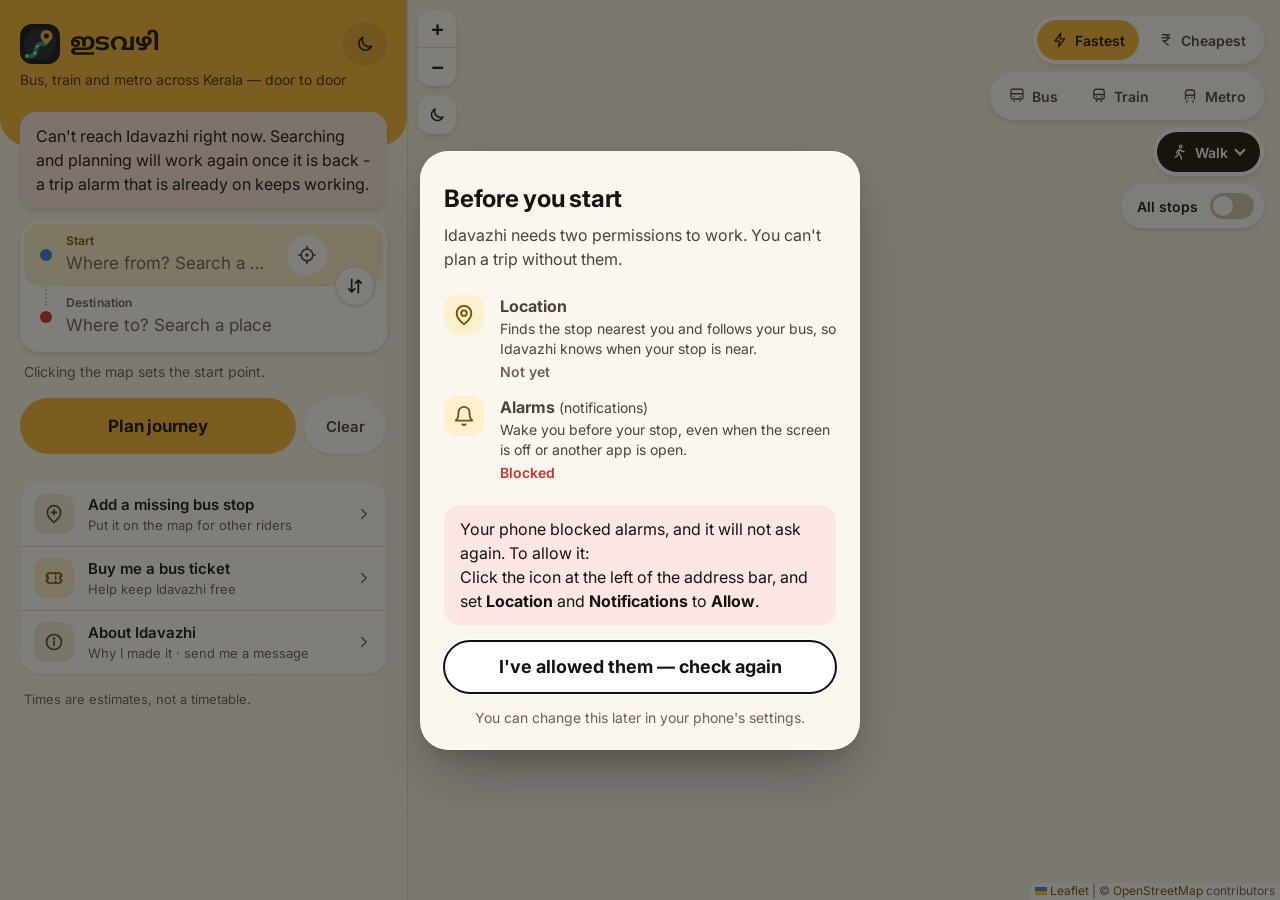
==== commit ef8e593f: "Buses follow real roads; app redesign; bus data tools Bus trips: - Mapped OpenStreetMap bus routes (" ====
--- a/web/index.html
+++ b/web/index.html
@@ -3,31 +3,32 @@
 <head>
 <meta charset="utf-8" />
 <meta name="viewport" content="width=device-width, initial-scale=1" />
-<title>Vazhi</title>
+<title>Idavazhi</title>
 <meta name="description" content="Door-to-door trips by bus, train and metro in Kerala, with an alarm before your stop." />
-<meta name="theme-color" content="#0d1117" />
+<meta name="theme-color" content="#f6b73c" data-dark="#1b1812" />
 <link rel="manifest" href="manifest.webmanifest" />
 <link rel="icon" type="image/png" sizes="32x32" href="icons/favicon-32.png" />
 <link rel="apple-touch-icon" href="icons/apple-touch-icon.png" />
 <meta name="apple-mobile-web-app-capable" content="yes" />
 <meta name="mobile-web-app-capable" content="yes" />
 <meta name="apple-mobile-web-app-status-bar-style" content="black-translucent" />
-<meta name="apple-mobile-web-app-title" content="Vazhi" />
+<meta name="apple-mobile-web-app-title" content="Idavazhi" />
 <link rel="preconnect" href="https://fonts.googleapis.com" />
 <link rel="preconnect" href="https://fonts.gstatic.com" crossorigin />
-<link rel="stylesheet" href="https://fonts.googleapis.com/css2?family=Outfit:wght@300;400;500;600;700&family=Noto+Sans+Malayalam:wght@600;700&display=swap" />
+<link rel="stylesheet" href="https://fonts.googleapis.com/css2?family=Inter:opsz,wght@14..32,400..700&family=Noto+Sans+Malayalam:wght@600;700&display=swap" />
 <link rel="stylesheet" href="vendor/leaflet/leaflet.css" />
 <link rel="stylesheet" href="vendor/maplibre/maplibre-gl.css" />
 <link rel="stylesheet" href="style.css" />
+<script src="theme.js"></script>
 </head>
 <body>
 <div class="permit" id="permit" hidden role="dialog" aria-modal="true" aria-labelledby="permit-title">
   <div class="permit__box">
     <h2 id="permit-title">Before you start</h2>
-    <p class="permit__lead">Vazhi needs two permissions to work. You can't plan a trip without them.</p>
+    <p class="permit__lead">Idavazhi needs two permissions to work. You can't plan a trip without them.</p>
     <ul class="permit__list">
       <li><span class="permit__icon"><svg viewBox="0 0 24 24" fill="none" stroke="currentColor" stroke-width="2" stroke-linecap="round" stroke-linejoin="round" aria-hidden="true"><path d="M20 10c0 6-8 12-8 12s-8-6-8-12a8 8 0 0 1 16 0Z"/><circle cx="12" cy="10" r="3"/></svg></span>
-        <div><b>Location</b><span>Finds the stop nearest you and follows your bus, so Vazhi knows when your stop is near.</span></div>
+        <div><b>Location</b><span>Finds the stop nearest you and follows your bus, so Idavazhi knows when your stop is near.</span></div>
         <em class="permit__state" id="permit-geo-state"></em></li>
       <li><span class="permit__icon"><svg viewBox="0 0 24 24" fill="none" stroke="currentColor" stroke-width="2" stroke-linecap="round" stroke-linejoin="round" aria-hidden="true"><path d="M6 8a6 6 0 0 1 12 0c0 7 3 9 3 9H3s3-2 3-9"/><path d="M10.3 21a1.94 1.94 0 0 0 3.4 0"/></svg></span>
         <div><b>Alarms</b> (notifications)<span>Wake you before your stop, even when the screen is off or another app is open.</span></div>
@@ -86,12 +87,16 @@
     <div class="sheet-handle" id="sheet-handle" role="button" tabindex="0"
          aria-label="Drag or tap to resize the panel"><span></span></div>
     <header class="panel__head">
-      <h1><img src="icons/icon-192.png" alt="" width="36" height="36" /><span class="brand-ml" lang="ml">വഴി</span><span class="sr-only">Vazhi</span></h1>
+      <h1><img src="icons/icon-192.png" alt="" width="36" height="36" /><span class="brand-ml" lang="ml">ഇടവഴി</span><span class="sr-only">Idavazhi</span></h1>
+      <button type="button" class="theme-toggle" id="theme-toggle" aria-label="Switch to dark mode" aria-pressed="false">
+        <svg class="theme-toggle__moon" viewBox="0 0 24 24" aria-hidden="true"><path d="M20 14.5A8 8 0 0 1 9.5 4a8 8 0 1 0 10.5 10.5Z"/></svg>
+        <svg class="theme-toggle__sun" viewBox="0 0 24 24" aria-hidden="true"><circle cx="12" cy="12" r="4"/><path d="M12 2v2.5M12 19.5V22M2 12h2.5M19.5 12H22M4.9 4.9l1.8 1.8M17.3 17.3l1.8 1.8M4.9 19.1l1.8-1.8M17.3 6.7l1.8-1.8"/></svg>
+      </button>
       <p class="sub">Bus, train and metro across Kerala &mdash; door to door</p>
     </header>
 
     <div class="install" id="install" hidden>
-      <button type="button" class="install__btn" id="install-btn">Install Vazhi on this phone</button>
+      <button type="button" class="install__btn" id="install-btn">Install Idavazhi on this phone</button>
       <button type="button" class="install__close" id="install-close" aria-label="Not now">&times;</button>
       <p class="install__how" id="install-how" hidden></p>
     </div>
@@ -99,7 +104,8 @@
       internet - a trip alarm that is already on keeps working.</p>
 
     <section class="block" id="points-block">
-      <h2 class="block__title">Points</h2>
+      <h2 class="sr-only">Where from and where to</h2>
+      <div class="route">
       <div class="point" id="point-origin" data-role="origin">
         <span class="point__dot point__dot--origin"></span>
         <div class="point__body">
@@ -108,7 +114,7 @@
                  placeholder="Where from? Search a place" aria-label="Start"
                  aria-autocomplete="list" aria-controls="origin-suggest" />
         </div>
-        <button class="mini" id="locate" title="Use your current location as the start">Locate</button>
+        <button type="button" class="iconbtn" id="locate" title="Use your current location as the start" aria-label="Use your current location as the start"><svg viewBox="0 0 24 24" fill="none" stroke="currentColor" stroke-width="2" stroke-linecap="round" stroke-linejoin="round" aria-hidden="true"><circle cx="12" cy="12" r="7"/><circle cx="12" cy="12" r="2.2" fill="currentColor" stroke="none"/><path d="M12 2v3M12 19v3M2 12h3M19 12h3"/></svg></button>
       </div>
       <ul class="suggest" id="origin-suggest" role="listbox" hidden></ul>
       <div class="point" id="point-destination" data-role="destination">
@@ -124,6 +130,8 @@
                 title="Remove the destination"><svg viewBox="0 0 24 24" aria-hidden="true"><path d="M6 6l12 12M18 6L6 18"/></svg></button>
       </div>
       <ul class="suggest" id="dest-suggest" role="listbox" hidden></ul>
+      <button type="button" class="route__swap" id="swap" title="Swap start and destination" aria-label="Swap start and destination"><svg viewBox="0 0 24 24" fill="none" stroke="currentColor" stroke-width="2" stroke-linecap="round" stroke-linejoin="round" aria-hidden="true"><path d="M8 4v15M8 19l-3.5-3.5M8 19l3.5-3.5M16 20V5M16 5l-3.5 3.5M16 5l3.5 3.5"/></svg></button>
+      </div>
       <p class="hint" id="hint">Clicking the map sets the highlighted point.</p>
       <p class="where" id="where" hidden></p>
     </section>
@@ -134,8 +142,10 @@
     </div>
 
 
-    <button class="plan" id="plan">Plan journey</button>
-    <button class="ghost" id="clear">Clear</button>
+    <div class="actions">
+      <button type="button" class="plan" id="plan">Plan journey</button>
+      <button type="button" class="ghost actions__clear" id="clear">Clear</button>
+    </div>
 
     <section class="block" id="status-block" hidden>
       <p class="now" id="status-now"></p>
@@ -157,31 +167,6 @@
       <div class="summary" id="summary"></div>
       <div class="crowd-line" id="crowd-line" hidden></div>
       <div class="leave" id="leave" hidden></div>
-      <button type="button" class="ghost savetrip" id="trip-save" aria-pressed="false" aria-controls="trip-save-box">
-        <svg viewBox="0 0 24 24" fill="none" stroke="currentColor" stroke-width="2" stroke-linecap="round" stroke-linejoin="round" aria-hidden="true"><path d="m12 3.5 2.6 5.3 5.9.9-4.3 4.1 1 5.8L12 16.9l-5.2 2.7 1-5.8-4.3-4.1 5.9-.9z"/></svg>
-        <span id="trip-save-text">Save trip</span></button>
-      <div class="savebox" id="trip-save-box" hidden>
-        <div id="trip-save-pick">
-          <p class="savebox__q">Save this trip as</p>
-          <div class="savebox__kinds" id="trip-save-kinds" role="radiogroup" aria-label="Save as">
-            <button type="button" role="radio" data-kind="home" aria-checked="true">Home</button>
-            <button type="button" role="radio" data-kind="work" aria-checked="false">Work</button>
-            <button type="button" role="radio" data-kind="custom" aria-checked="false">Other&hellip;</button>
-          </div>
-          <input type="text" class="savebox__name" id="trip-save-name" maxlength="24" placeholder="Name it, like College or Gym" aria-label="Name for this trip" hidden />
-          <p class="savebox__msg" id="trip-save-msg" aria-live="polite"></p>
-          <div class="savebox__acts">
-            <button type="button" class="savebox__ok" id="trip-save-ok">Save</button>
-            <button type="button" class="savebox__cancel" id="trip-save-cancel">Cancel</button>
-          </div>
-          <p class="savebox__note">Kept on this phone only, with a copy of the route and map for when there's no internet.</p>
-        </div>
-        <div id="trip-save-have" hidden>
-          <p class="savebox__msg" id="trip-save-have-text" aria-live="polite"></p>
-          <button type="button" class="savebox__cancel" id="trip-save-remove">Remove from saved trips</button>
-        </div>
-      </div>
-      <button type="button" class="ghost share" id="share">Share this trip</button>
       <div class="warnings" id="warnings" hidden></div>
       <div class="trip" id="trip" hidden>
         <div class="ring trip__when">
@@ -264,7 +249,36 @@
         <button type="button" class="ghost trip__sim" id="trip-sim">See how the alarm works (demo)</button>
         <button type="button" class="ghost" id="trip-stop" hidden>Stop trip alerts</button>
         <p class="trip__status" id="trip-status" hidden></p>
-        <p class="trip__note">Vazhi stays active in the background. The screen stays on while open.</p>
+        <p class="trip__note">Idavazhi stays active in the background. The screen stays on while open.</p>
+      </div>
+      <div class="tripacts" id="trip-acts">
+      <button type="button" class="ghost savetrip" id="trip-save" aria-pressed="false" aria-controls="trip-save-box">
+        <svg viewBox="0 0 24 24" fill="none" stroke="currentColor" stroke-width="2" stroke-linecap="round" stroke-linejoin="round" aria-hidden="true"><path d="m12 3.5 2.6 5.3 5.9.9-4.3 4.1 1 5.8L12 16.9l-5.2 2.7 1-5.8-4.3-4.1 5.9-.9z"/></svg>
+        <span id="trip-save-text">Save trip</span></button>
+      <button type="button" class="ghost share" id="share">
+        <svg viewBox="0 0 24 24" fill="none" stroke="currentColor" stroke-width="2" stroke-linecap="round" stroke-linejoin="round" aria-hidden="true"><path d="M12 15V3M12 3 8 7M12 3l4 4"/><path d="M5 12v7a2 2 0 0 0 2 2h10a2 2 0 0 0 2-2v-7"/></svg>
+        <span>Share</span></button>
+      </div>
+      <div class="savebox" id="trip-save-box" hidden>
+        <div id="trip-save-pick">
+          <p class="savebox__q">Save this trip as</p>
+          <div class="savebox__kinds" id="trip-save-kinds" role="radiogroup" aria-label="Save as">
+            <button type="button" role="radio" data-kind="home" aria-checked="true">Home</button>
+            <button type="button" role="radio" data-kind="work" aria-checked="false">Work</button>
+            <button type="button" role="radio" data-kind="custom" aria-checked="false">Other&hellip;</button>
+          </div>
+          <input type="text" class="savebox__name" id="trip-save-name" maxlength="24" placeholder="Name it, like College or Gym" aria-label="Name for this trip" hidden />
+          <p class="savebox__msg" id="trip-save-msg" aria-live="polite"></p>
+          <div class="savebox__acts">
+            <button type="button" class="savebox__ok" id="trip-save-ok">Save</button>
+            <button type="button" class="savebox__cancel" id="trip-save-cancel">Cancel</button>
+          </div>
+          <p class="savebox__note">Kept on this phone only, with a copy of the route and map for when there's no internet.</p>
+        </div>
+        <div id="trip-save-have" hidden>
+          <p class="savebox__msg" id="trip-save-have-text" aria-live="polite"></p>
+          <button type="button" class="savebox__cancel" id="trip-save-remove">Remove from saved trips</button>
+        </div>
       </div>
       <ol class="itinerary" id="itinerary"></ol>
       <details class="more" id="more"><summary>More about this trip</summary>
@@ -274,17 +288,24 @@
 
     <p class="offline" id="offline" hidden></p>
 
-    <button type="button" class="ghost addstop-btn" id="add-stop">Add a missing bus stop</button>
-    <button type="button" class="ghost ticket-btn" id="ticket-open"><svg viewBox="0 0 24 24" fill="none" stroke="currentColor" stroke-width="2" stroke-linecap="round" stroke-linejoin="round" aria-hidden="true"><path d="M3 8a2 2 0 0 0 2-2h14a2 2 0 0 0 2 2v2a2 2 0 0 0 0 4v2a2 2 0 0 0-2 2H5a2 2 0 0 0-2-2v-2a2 2 0 0 0 0-4Z"/><path d="M14 6v2M14 11v2M14 16v2"/></svg>Buy me a bus ticket</button>
+    <nav class="morelist" aria-label="More">
+      <button type="button" class="morelist__row addstop-btn" id="add-stop">
+        <span class="morelist__icon"><svg viewBox="0 0 24 24" fill="none" stroke="currentColor" stroke-width="2" stroke-linecap="round" stroke-linejoin="round" aria-hidden="true"><path d="M20 10c0 6-8 12-8 12s-8-6-8-12a8 8 0 0 1 16 0Z"/><path d="M12 7v6M9 10h6"/></svg></span>
+        <span class="morelist__t"><b>Add a missing bus stop</b><span>Put it on the map for other riders</span></span>
+        <svg class="morelist__go" viewBox="0 0 24 24" fill="none" stroke="currentColor" stroke-width="2" stroke-linecap="round" stroke-linejoin="round" aria-hidden="true"><path d="m9 6 6 6-6 6"/></svg></button>
+      <button type="button" class="morelist__row ticket-btn" id="ticket-open">
+        <span class="morelist__icon"><svg viewBox="0 0 24 24" fill="none" stroke="currentColor" stroke-width="2" stroke-linecap="round" stroke-linejoin="round" aria-hidden="true"><path d="M3 8a2 2 0 0 0 2-2h14a2 2 0 0 0 2 2v2a2 2 0 0 0 0 4v2a2 2 0 0 0-2 2H5a2 2 0 0 0-2-2v-2a2 2 0 0 0 0-4Z"/><path d="M14 6v2M14 11v2M14 16v2"/></svg></span>
+        <span class="morelist__t"><b>Buy me a bus ticket</b><span>Help keep Idavazhi free</span></span>
+        <svg class="morelist__go" viewBox="0 0 24 24" fill="none" stroke="currentColor" stroke-width="2" stroke-linecap="round" stroke-linejoin="round" aria-hidden="true"><path d="m9 6 6 6-6 6"/></svg></button>
+      <button type="button" class="morelist__row about-btn" id="about-open">
+        <span class="morelist__icon"><svg viewBox="0 0 24 24" fill="none" stroke="currentColor" stroke-width="2" stroke-linecap="round" stroke-linejoin="round" aria-hidden="true"><circle cx="12" cy="12" r="9"/><path d="M12 11v5"/><circle cx="12" cy="7.8" r=".6" fill="currentColor"/></svg></span>
+        <span class="morelist__t"><b>About Idavazhi</b><span>Why I made it &middot; send me a message</span></span>
+        <svg class="morelist__go" viewBox="0 0 24 24" fill="none" stroke="currentColor" stroke-width="2" stroke-linecap="round" stroke-linejoin="round" aria-hidden="true"><path d="m9 6 6 6-6 6"/></svg></button>
+    </nav>
 
     <footer class="panel__foot">
       Times are estimates, not a timetable.
     </footer>
-
-    <button type="button" class="about-btn" id="about-open">
-      <span class="about-btn__t">About Vazhi</span>
-      <span class="about-btn__s">Why I made it &middot; send me a message</span>
-    </button>
   </aside>
 
   <main class="map-wrap">
@@ -294,6 +315,7 @@
            you reach the stop. -->
       <div class="mapmodes" id="mapprefer" role="group" aria-label="The best way, of every mode"></div>
       <div class="mapmodes" id="mapmodes" role="group" aria-label="Or only this way"></div>
+      <div class="mapmodes" id="mapbus" role="group" aria-label="KSRTC or private bus" hidden></div>
       <div class="mapmodes" id="mapaccess" role="group" aria-label="Getting to the stop"></div>
       <div class="mapstops">
         <label class="mapstops__row">
@@ -302,10 +324,10 @@
           <span class="mapstops__track" aria-hidden="true"></span>
         </label>
         <ul class="mapstops__key" id="stops-key" hidden>
-          <li><i style="background:#22a06b"></i>Bus stop</li>
+          <li><i class="key--bus"></i>Bus stop</li>
           <li><b class="stand" aria-hidden="true"><svg viewBox="0 0 26 26"><rect x="1" y="1" width="24" height="24" rx="6" fill="#fff"/><rect x="3" y="3" width="20" height="20" rx="4.5" fill="#22a06b"/><rect x="7.5" y="6.5" width="11" height="11" rx="2" fill="#fff"/><rect x="8.5" y="17" width="2.5" height="2.5" fill="#fff"/><rect x="15" y="17" width="2.5" height="2.5" fill="#fff"/><rect x="9" y="8.5" width="8" height="4" fill="#22a06b"/><circle cx="10" cy="15" r="1" fill="#22a06b"/><circle cx="16" cy="15" r="1" fill="#22a06b"/></svg></b>Bus stand</li>
-          <li><i class="big" style="background:#e8833a"></i>Railway station</li>
-          <li><i class="big" style="background:#8b5cf6"></i>Metro station</li>
+          <li><i class="big key--train"></i>Railway station</li>
+          <li><i class="big key--metro"></i>Metro station</li>
         </ul>
       </div>
       <div class="legend" id="legend" hidden></div>
--- a/web/style.css
+++ b/web/style.css
@@ -1,45 +1,138 @@
-/* Vazhi - a calm dark control panel beside a bright map.
- * Same colours, font and buttons as the website (home.css). */
+/* Idavazhi, the app. The same look as the website (home.css):
+ *
+ * - Colour from the logo. Amber is the brand: the header band, the one main
+ *   button of each view, the chosen setting. Cream and white for reading in
+ *   light mode, warm near-black in dark mode. Bus green, train orange and
+ *   metro purple mean only that; blue is only "you are here" and the start.
+ *   Text on a tint uses a darker shade of the same colour, never grey.
+ * - One typeface, Inter. Scale: 12 / 13 / 14 / 15 / 16 / 17 / 20 / 24 / 40.
+ * - Spacing from 4/8/12/16/20/24/32. Buttons and choices are pills; cards
+ *   are white (a step lighter in dark mode) with a soft two-part shadow, so
+ *   few of them need a border.
+ * - Light and dark share every rule; only the tokens below change
+ *   (theme.js sets data-theme on <html>, the same choice as the website).
+ *
+ * Wide screens: a panel beside the map. Phones (860px and under): the map
+ * fills the screen, the panel is a bottom sheet, the trip a drawer. */
 
 :root {
-  /* Surfaces: near-black tinted blue, each raised step a little lighter.
-     Lighter means closer; borders only where nothing else separates. */
-  --bg: #0d1117;
-  --panel: #121923;
-  --panel-2: #171f2b;          /* raised: cards, inputs, soft buttons */
-  --panel-3: #1e2836;          /* raised further: chips, hover */
-  --hover: #26303f;
-  --line: #2a3442;
-  --line-strong: #3a4658;
+  /* Surfaces: the panel, cards on it, then chips and hover on a card. */
+  --bg: #fbf7ee;
+  --panel: #fbf7ee;
+  --panel-2: #ffffff;
+  --panel-3: #f3ecdc;
+  --hover: #e9dfc9;
+  --line: #e6dcc8;
+  --line-strong: #d3c6ab;
   /* Text: primary, secondary, tertiary (all 4.5:1 or more on the panel). */
-  --ink: #eef2f7;
-  --ink-dim: #a3b0c2;
-  --ink-faint: #8090a4;
-  /* Meaning: blue for planning, amber for the stop alarm, mode colours. */
-  --accent: #4da3ff;
-  --accent-soft: rgba(77, 163, 255, .14);
-  --amber: #f5b642;
-  --amber-ink: #1b1405;
-  --amber-soft: rgba(245, 182, 66, .12);
-  --bus: #22a06b;
-  --train: #e8833a;
-  --metro: #8b5cf6;
-  --danger: #f2686b;
-  /* Radius: controls, cards. */
+  --ink: #17140e;
+  --ink-dim: #4a443a;
+  --ink-faint: #6a6254;
+  /* Amber, and the darker amber used for text and links on light surfaces. */
+  --amber: #f6b73c;
+  --amber-hover: #f9c55c;
+  --amber-ink: #1a1304;
+  --amber-soft: #fdf0cf;
+  --amber-text: #7a4f00;
+  --accent: #7a4f00;
+  --accent-soft: #fdf0cf;
+  /* The strong (dark) button, and what marks the chosen item or the focus. */
+  --strong-bg: #17140e;
+  --strong-ink: #ffffff;
+  --select: #17140e;
+  --focus: #17140e;
+  /* Meaning. */
+  --bus: #1e9a63;
+  --train: #e07a2e;
+  --metro: #7c4deb;
+  --me: #2f7fe6;
+  --ok-text: #14663f;
+  --ok-soft: #e2f3e9;
+  --on-ok: #06140d;
+  --danger: #c93434;
+  --danger-soft: #fbe6e3;
+  --bad-text: #a32a2a;
+  /* The header band, things floating on the map, and what dims the page
+     behind a dialog. */
+  --head-bg: #f6b73c;
+  --head-ink: #17140e;
+  --head-ink-2: #4b3200;
+  --head-btn: rgb(23 20 14 / .1);
+  --head-btn-hover: rgb(23 20 14 / .18);
+  --glass: rgb(255 255 255 / .92);
+  --scrim: rgb(23 20 14 / .55);
+  --map-bg: #f6f2e9;
+  /* Radius: controls, cards, sheets and dialogs. */
   --radius: 14px;
-  --radius-lg: 18px;
-  /* Elevation: low (controls), mid (popovers), high (dialogs). */
-  --sh-1: 0 1px 2px rgba(0, 0, 0, .30), 0 1px 3px rgba(0, 0, 0, .20);
-  --sh-3: 0 10px 24px rgba(0, 0, 0, .35), 0 3px 8px rgba(0, 0, 0, .25);
-  --sh-5: 0 24px 60px -8px rgba(0, 0, 0, .60), 0 8px 20px rgba(0, 0, 0, .30);
+  --radius-lg: 20px;
+  --radius-xl: 28px;
+  /* Elevation: cards, floating controls, popovers, dialogs. */
+  --sh-1: 0 1px 2px rgb(23 20 14 / .05), 0 1px 3px rgb(23 20 14 / .08);
+  --sh-2: 0 4px 10px -2px rgb(23 20 14 / .10), 0 2px 4px rgb(23 20 14 / .06);
+  --sh-3: 0 12px 28px -8px rgb(23 20 14 / .22), 0 4px 10px -4px rgb(23 20 14 / .10);
+  --sh-5: 0 28px 60px -16px rgb(23 20 14 / .40), 0 8px 20px -8px rgb(23 20 14 / .18);
+  --sh-sheet: 0 -10px 30px rgb(23 20 14 / .16);
+  --sh-side: 12px 0 40px rgb(23 20 14 / .22);
   --i-bell: url("data:image/svg+xml,%3Csvg xmlns='http://www.w3.org/2000/svg' viewBox='0 0 24 24' fill='none' stroke='black' stroke-width='2' stroke-linecap='round' stroke-linejoin='round'%3E%3Cpath d='M6 8a6 6 0 0 1 12 0c0 7 3 9 3 9H3s3-2 3-9'/%3E%3Cpath d='M10.3 21a1.94 1.94 0 0 0 3.4 0'/%3E%3C/svg%3E");
   --i-down: url("data:image/svg+xml,%3Csvg xmlns='http://www.w3.org/2000/svg' viewBox='0 0 24 24' fill='none' stroke='black' stroke-width='2' stroke-linecap='round' stroke-linejoin='round'%3E%3Cpath d='M12 4v11'/%3E%3Cpath d='m7 10 5 5 5-5'/%3E%3Cpath d='M5 20h14'/%3E%3C/svg%3E");
   --i-check: url("data:image/svg+xml,%3Csvg xmlns='http://www.w3.org/2000/svg' viewBox='0 0 24 24' fill='none' stroke='black' stroke-width='2' stroke-linecap='round' stroke-linejoin='round'%3E%3Cpath d='m5 12 5 5L20 7'/%3E%3C/svg%3E");
   --i-stop: url("data:image/svg+xml,%3Csvg xmlns='http://www.w3.org/2000/svg' viewBox='0 0 24 24' fill='currentColor'%3E%3Crect x='5' y='5' width='14' height='14' rx='2.5'/%3E%3C/svg%3E");
-  --font: "Outfit", system-ui, -apple-system, "Segoe UI", Roboto, sans-serif;
+  --font: "Inter", system-ui, -apple-system, "Segoe UI", Roboto, sans-serif;
   --ml: "Noto Sans Malayalam", "Nirmala UI", "Kartika", sans-serif;
+  color-scheme: light;
+}
+
+/* Dark mode: warm near-black, each raised step a little lighter (lighter
+   means closer). Amber becomes the accent, the links and the strong button. */
+:root[data-theme="dark"] {
+  --bg: #12110d;
+  --panel: #171510;
+  --panel-2: #24211a;
+  --panel-3: #322d22;
+  --hover: #3f392b;
+  --line: #302c23;
+  --line-strong: #4a4436;
+  --ink: #f4f0e6;
+  --ink-dim: #c6beae;
+  --ink-faint: #9c9382;
+  --amber-soft: #3b2f13;
+  --amber-text: #f6b73c;
+  --accent: #f6b73c;
+  --accent-soft: #3b2f13;
+  --strong-bg: #f6b73c;
+  --strong-ink: #1a1304;
+  --select: #f6b73c;
+  --focus: #ffffff;
+  --bus: #34c285;
+  --train: #f08b3e;
+  --metro: #9f80f7;
+  --me: #4da3ff;
+  --ok-text: var(--ok-text);
+  --ok-soft: #1c3327;
+  --danger: #f2686b;
+  --danger-soft: #3a1f1f;
+  --bad-text: var(--bad-text);
+  --head-bg: #1f1c15;
+  --head-ink: #f4f0e6;
+  --head-ink-2: #c6beae;
+  --head-btn: rgb(255 255 255 / .1);
+  --head-btn-hover: rgb(255 255 255 / .18);
+  --glass: rgb(31 28 21 / .9);
+  --scrim: rgb(0 0 0 / .72);
+  --map-bg: #15140f;
+  --sh-1: 0 1px 2px rgb(0 0 0 / .4), 0 0 0 1px rgb(255 255 255 / .05);
+  --sh-2: 0 4px 10px -2px rgb(0 0 0 / .5), 0 0 0 1px rgb(255 255 255 / .06);
+  --sh-3: 0 12px 28px -8px rgb(0 0 0 / .6), 0 0 0 1px rgb(255 255 255 / .06);
+  --sh-5: 0 28px 60px -16px rgb(0 0 0 / .75), 0 0 0 1px rgb(255 255 255 / .07);
+  --sh-sheet: 0 -12px 32px rgb(0 0 0 / .5);
+  --sh-side: 12px 0 40px rgb(0 0 0 / .5);
   color-scheme: dark;
 }
+/* A short cross-fade, only when the rider switches light and dark. */
+.theme-switching, .theme-switching *, .theme-switching *::before, .theme-switching *::after {
+  transition: background-color .3s ease, color .3s ease, border-color .3s ease, box-shadow .3s ease !important;
+}
+@media (prefers-reduced-motion: reduce) { .theme-switching, .theme-switching * { transition: none !important; } }
 
 * { box-sizing: border-box; }
 
@@ -74,9 +167,9 @@
   letter-spacing: -0.01em;
 }
 .panel__head h1 img { width: 36px; height: 36px; border-radius: 12px; flex: none; }
-/* "വഴി" - Malayalam for "the way" - beside the name. */
-.panel__head .brand-ml { color: var(--amber); font-family: var(--ml); font-weight: 700; font-size: 1em; letter-spacing: 0; line-height: 1; }
-/* Read out by screen readers, not shown: the name in English beside വഴി. */
+/* "ഇടവഴി" - Malayalam for the lane everyone takes as a shortcut - beside the name. */
+.panel__head .brand-ml { color: var(--amber-text); font-family: var(--ml); font-weight: 700; font-size: 1em; letter-spacing: 0; line-height: 1; }
+/* Read out by screen readers, not shown: the name in English beside ഇടവഴി. */
 .sr-only { position: absolute; width: 1px; height: 1px; padding: 0; margin: -1px; overflow: hidden; clip: rect(0 0 0 0); white-space: nowrap; border: 0; }
 
 .sub {
@@ -133,7 +226,7 @@
   box-shadow: var(--sh-1);
 }
 .mode[aria-pressed="true"] svg { color: var(--mode-color); }
-.mode:focus-visible { outline: 2px solid var(--accent); outline-offset: 1px; }
+.mode:focus-visible { outline: 2px solid var(--focus); outline-offset: 1px; }
 
 /* ----------------------------------------------------------------- points */
 
@@ -186,7 +279,7 @@
   transition: background .15s, color .15s;
 }
 .point__clear:hover { background: var(--hover); color: var(--ink); }
-.point__clear:focus-visible { outline: 3px solid var(--amber); outline-offset: 2px; }
+.point__clear:focus-visible { outline: 3px solid var(--focus); outline-offset: 2px; }
 .point__clear svg { width: 18px; height: 18px; fill: none; stroke: currentColor;
                     stroke-width: 2.4; stroke-linecap: round; }
 .point__clear[hidden] { display: none; }
@@ -209,7 +302,7 @@
 /* "You are here": a dot with a soft pulse, distinct from the start pin. */
 .me-dot {
   width: 14px; height: 14px; border-radius: 50%;
-  background: var(--accent); border: 2px solid #fff;
+  background: var(--me); border: 2px solid #fff;
   box-shadow: 0 0 0 0 rgba(77,163,255,.55);
   animation: me-pulse 2s ease-out infinite;
 }
@@ -221,24 +314,11 @@
 
 /* District name over its outline, when only the area is known. */
 .leaflet-tooltip.district-label {
-  background: rgba(17,21,28,.82); color: #e8edf4; border: 1px solid #4da3ff;
+  background: var(--glass); color: var(--ink); border: 1px solid var(--line-strong);
   font-weight: 600; font-size: 16px; padding: 3px 9px; box-shadow: none;
 }
 .leaflet-tooltip.district-label::before { display: none; }
 
-/* Map controls dressed for the dark map (the light map keeps Leaflet's own). */
-.map-theme a { font-size: 18px; line-height: 30px; cursor: pointer; }
-[data-map-theme="dark"] #map { background: #121316; }
-[data-map-theme="dark"] .leaflet-bar { border-color: rgba(255,255,255,.12); box-shadow: 0 2px 10px rgba(0,0,0,.5); }
-[data-map-theme="dark"] .leaflet-bar a {
-  background: rgba(31,35,41,.7); color: #e8edf4; border-bottom-color: rgba(255,255,255,.1);
-}
-[data-map-theme="dark"] .leaflet-bar a:hover { background: rgba(42,47,55,.8); }
-/* Every control over the map is 30% see-through (the light map too). */
-.leaflet-bar a { background-color: rgba(255,255,255,.7); }
-.leaflet-bar a:hover { background-color: rgba(244,244,244,.8); }
-[data-map-theme="dark"] .leaflet-control-attribution { background: rgba(20,22,25,.75); color: #8a9099; }
-[data-map-theme="dark"] .leaflet-control-attribution a { color: #9cc7ff; }
 /* The theme button swaps its icon when tapped. If the tap landed on the
    icon, Leaflet could no longer trace it back to the button and set a map
    point instead: let taps go to the button itself. */
@@ -315,11 +395,11 @@
   font-weight: 700;
   font-size: 18px;
   cursor: pointer;
-  box-shadow: 0 8px 28px rgba(245, 182, 66, .28);
+  box-shadow: none;
   transition: background .15s, box-shadow .15s, transform .15s;
 }
 
-.plan:hover { background: #ffc65a; box-shadow: 0 10px 34px rgba(245, 182, 66, .38); }
+.plan:hover { background: var(--amber-hover); box-shadow: none; }
 .plan:disabled { opacity: .5; cursor: progress; }
 
 /* Secondary: a soft raised button, readable text, no outline. */
@@ -339,7 +419,7 @@
 }
 
 .ghost:hover { background: var(--panel-3); color: var(--ink); }
-.plan:focus-visible, .ghost:focus-visible, .mini:focus-visible { outline: 3px solid var(--amber); outline-offset: 3px; }
+.plan:focus-visible, .ghost:focus-visible, .mini:focus-visible { outline: 3px solid var(--focus); outline-offset: 3px; }
 
 /* --------------------------------------------------------------- progress */
 
@@ -386,8 +466,8 @@
   content: ""; flex: 0 0 22px; height: 22px; background: currentColor;
   -webkit-mask: var(--i-bell) center / contain no-repeat; mask: var(--i-bell) center / contain no-repeat;
 }
-.trip__start:hover { background: #f8c25e; }
-.trip__start:focus-visible { outline: 2px solid #fff; outline-offset: 2px; }
+.trip__start:hover { background: var(--amber-hover); }
+.trip__start:focus-visible { outline: 2px solid var(--focus); outline-offset: 2px; }
 .trip__start.is-running {
   background: #dc2626; color: #ffffff;
 }
@@ -412,8 +492,8 @@
        font-size: 16px; line-height: 24px; display: flex; align-items: center; gap: 12px; }
 .now.is-live::before { content: ""; width: 14px; height: 14px; flex: 0 0 14px; border-radius: 50%;
        border: 2px solid var(--line); border-top-color: var(--accent); animation: spin .8s linear infinite; }
-.now.is-error { color: var(--danger); background: rgba(242,104,107,.1); }
-.now.is-done { color: #6fd39a; }
+.now.is-error { color: var(--danger); background: var(--danger-soft); }
+.now.is-done { color: var(--ok-text); }
 @keyframes spin { to { transform: rotate(360deg); } }
 @media (prefers-reduced-motion: reduce) { .now.is-live::before { animation: none; } }
 .steps { margin-top: 6px; font-size: 14px; color: var(--ink-faint); }
@@ -423,7 +503,7 @@
 .suggest .s-row > div { flex: 1; min-width: 0; }
 .suggest .s-star { border: 0; background: transparent; color: var(--ink-faint); font-size: 20px;
                    cursor: pointer; padding: 2px 6px; line-height: 1; }
-.suggest .s-star.is-on { color: var(--amber); }
+.suggest .s-star.is-on { color: var(--amber-text); }
 .suggest .s-head { font-size: 14px; text-transform: uppercase; letter-spacing: .07em;
                    color: var(--ink-faint); padding: 6px 10px 2px; cursor: default; }
 .suggest .s-head:hover { background: transparent; }
@@ -460,7 +540,7 @@
 .alarm {
   position: fixed; inset: 0; z-index: 5000;
   display: flex; align-items: center; justify-content: center; padding: 20px;
-  background: rgba(8,10,14,.82);
+  background: var(--scrim);
 }
 .alarm[hidden] { display: none; }
 .alarm__box {
@@ -493,10 +573,19 @@
   border: 0; background: var(--panel-2); color: var(--ink);
   font: inherit;
 }
+.option { position: relative; padding-bottom: 14px; }
 .option:hover { background: var(--panel-3); }
+/* "Continue with this route": an arrow in the bottom-right corner of the card */
+.option__go { position: absolute; right: 12px; bottom: 10px; width: 28px; height: 28px;
+  border-radius: 50%; background: var(--accent); color: var(--strong-ink, #fff);
+  display: flex; align-items: center; justify-content: center; cursor: pointer; }
+.option__go svg { width: 16px; height: 16px; }
+.options.is-picked .option:not(.is-selected) { display: none; }
+.options__more { font: inherit; font-size: 14px; background: none; border: 0; padding: 4px 0;
+  color: var(--accent); cursor: pointer; text-align: left; text-decoration: underline dotted; }
 .option.is-selected { box-shadow: inset 0 0 0 2px var(--accent); background: var(--accent-soft); }
 .option__label { font-size: 16px; font-weight: 600; line-height: 22px; }
-.option__time { font-size: 16px; font-weight: 700; color: #6fd39a; white-space: nowrap; font-variant-numeric: tabular-nums; }
+.option__time { font-size: 16px; font-weight: 700; color: var(--ok-text); white-space: nowrap; font-variant-numeric: tabular-nums; }
 .option__dist { grid-column: 1 / -1; font-size: 14px; color: var(--ink-faint); }
 
 /* The trip at a glance: no box, the time large, the rest beside it. */
@@ -553,7 +642,7 @@
 }
 .cab-book__btn:hover { background: var(--hover); }
 .cab-book__head { margin: 0 0 8px; font-size: 14px; line-height: 20px; color: var(--ink-dim); }
-.cab-book__brand { flex: 0 0 auto; padding: 6px 10px; border-radius: 8px; background: #fff; color: #000; font-size: 14px; font-weight: 700; }
+.cab-book__brand { flex: 0 0 auto; padding: 6px 10px; border-radius: 8px; background: #000; color: #fff; font-size: 14px; font-weight: 700; }
 .cab-book__note { margin: 8px 0 0; font-size: 14px; line-height: 20px; color: var(--ink-faint); }
 
 .leg__stops {
@@ -583,7 +672,7 @@
                   font-size: 20px; line-height: 1; padding: 6px 10px; cursor: pointer; }
 .install__how { margin: 8px 2px 0; font-size: 16px; color: var(--ink-dim); line-height: 1.5; }
 .offline-note { margin: 0 0 16px; padding: 12px 16px; border-radius: 14px; font-size: 16px; line-height: 24px;
-                background: rgba(242,104,107,.12); color: var(--ink); }
+                background: var(--danger-soft); color: var(--ink); }
 /* Opened from the home screen: no browser bar, so leave room for the phone's status bar. */
 @media (display-mode: standalone) { .panel__head { padding-top: env(safe-area-inset-top, 0px); } }
 
@@ -593,15 +682,26 @@
                   cursor: pointer; text-decoration: underline dotted; }
 .stopfix__form label { display: flex; flex-direction: column; gap: 4px; color: var(--ink-dim); }
 .stopfix__form label span { color: var(--ink-faint); }
-.stopfix__form input, .ask__other input, .addstop input {
+.stopfix__form input, .stopfix__form select, .ask__other input, .addstop input {
   font: inherit; font-size: 16px; padding: 7px 8px; border-radius: 6px;
   border: 1px solid var(--line); background: var(--panel); color: var(--ink); }
 .stopfix__btns { display: flex; gap: 12px; margin-top: 6px; align-items: center; }
-.stopfix__btns button[type=submit], .ask__other button, .addstop button {
+.stopfix__btns button[type=submit], .stopfix__btns .stopfix__yes, .ask__other button, .addstop button {
   font: inherit; font-weight: 600; padding: 6px 14px; border: 0; border-radius: 6px;
-  background: var(--accent); color: #fff; cursor: pointer; text-decoration: none; }
+  background: var(--strong-bg); color: var(--strong-ink); cursor: pointer; text-decoration: none; }
 .stopfix__msg, .addstop__msg { margin: 4px 0 0; min-height: 1em; }
-.addstop-btn { margin: 12px 0 0; }
+/* "Which buses stop here?" and what riders say about it */
+.busform { display: flex; flex-direction: column; gap: 8px; }
+.busform fieldset { border: 0; margin: 0; padding: 0; display: flex; flex-wrap: wrap; gap: 4px 16px; }
+.busform legend { padding: 0; margin-bottom: 4px; color: var(--ink-dim); }
+.busform__hint { display: block; font-size: 13px; color: var(--ink-faint); }
+.stopfix__form .busform__kind { flex-direction: row; align-items: center; gap: 6px; min-height: 32px;
+                                color: var(--ink); cursor: pointer; }
+.stopfix__form .busform__kind input { width: 18px; height: 18px; padding: 0; margin: 0;
+                                      accent-color: var(--accent); }
+.stopfix__form label[hidden] { display: none; }
+.busesay { margin-top: 8px; font-size: 14px; color: var(--ink-dim); }
+.busesay span { color: var(--ink-faint); }
 .addstop { display: flex; flex-direction: column; gap: 8px; font-size: 16px; color: #1d2633; }
 .addstop label { display: flex; flex-direction: column; gap: 4px; font-weight: 600; }
 .addstop input { background: #fff; color: #111; border-color: #c9d1dc; }
@@ -633,19 +733,19 @@
 }
 
 /* Leave by: from riders' bus times, under the trip summary. */
-.leave { margin: 0 0 16px; padding: 12px 16px; border-radius: 14px; background: rgba(34,160,107,.12); }
+.leave { margin: 0 0 16px; padding: 12px 16px; border-radius: 14px; background: var(--ok-soft); }
 .leave__head { display: flex; align-items: baseline; gap: 8px; }
 .leave__head b { font-size: 20px; color: var(--ink); }
-.leave__head span { font-size: 14px; color: var(--bus); }
+.leave__head span { font-size: 14px; color: var(--ok-text); }
 .leave__body { margin-top: 3px; font-size: 16px; color: var(--ink-dim); }
 .leave__body b { color: var(--ink); font-weight: 600; }
 .leave__note { margin-top: 4px; font-size: 14px; color: var(--ink-faint); }
 .leave__remind { margin-top: 9px; width: 100%; font: inherit; font-size: 16px; font-weight: 600; padding: 8px;
-                 border-radius: 8px; border: 1px solid var(--bus); background: transparent; color: var(--bus);
+                 border-radius: 8px; border: 1px solid var(--bus); background: transparent; color: var(--ok-text);
                  cursor: pointer; }
-.leave__remind.is-on { background: var(--bus); color: #fff; }
-.times__row.is-yours { background: rgba(34,160,107,.08); border-radius: 6px; padding-left: 6px; padding-right: 6px; }
-.times__yours { font-size: 14px; font-weight: 600; color: var(--bus); text-transform: uppercase;
+.leave__remind.is-on { background: var(--bus); color: var(--on-ok); }
+.times__row.is-yours { background: var(--ok-soft); border-radius: 6px; padding-left: 6px; padding-right: 6px; }
+.times__yours { font-size: 14px; font-weight: 600; color: var(--ok-text); text-transform: uppercase;
                 letter-spacing: .05em; }
 
 /* Bus times added by riders, under a bus ride. */
@@ -660,14 +760,14 @@
 .times__row:first-child { border-top: 0; }
 .times__when { display: flex; flex-direction: column; min-width: 64px; }
 .times__when b { font-size: 18px; color: var(--ink); }
-.times__soon { font-size: 14px; color: var(--bus); }
+.times__soon { font-size: 14px; color: var(--ok-text); }
 .times__what { color: var(--ink-dim); line-height: 1.4; }
 .times__trust { display: block; font-size: 14px; color: var(--ink-faint); }
 .times__vote { grid-column: 2; display: flex; gap: 6px; }
 .times__vote button { font: inherit; font-size: 14px; padding: 3px 10px; border-radius: 999px;
                       border: 1px solid var(--line); background: transparent; color: var(--ink-dim);
                       cursor: pointer; }
-.times__vote button.is-on { border-color: var(--bus); color: var(--bus); }
+.times__vote button.is-on { border-color: var(--bus); color: var(--ok-text); }
 .times__vote button.is-on.is-bad { border-color: var(--danger); color: var(--danger); }
 .times__all, .times__add { margin-top: 8px; }
 .times__all summary, .times__add summary { cursor: pointer; color: var(--accent); padding: 2px 0; }
@@ -678,7 +778,7 @@
                       border: 1px solid var(--line); background: var(--panel); color: var(--ink); }
 .times__hint { margin: 0; font-size: 14px; color: var(--ink-faint); }
 .times__send { font: inherit; font-weight: 600; padding: 9px; border: 0; border-radius: 8px;
-               background: var(--bus); color: #fff; cursor: pointer; }
+               background: var(--bus); color: var(--on-ok); cursor: pointer; }
 .times__send:disabled { opacity: .6; cursor: default; }
 .times__msg { margin: 0; min-height: 1em; font-size: 14px; color: var(--ink-dim); }
 
@@ -703,7 +803,7 @@
   line-height: 1.45;
   color: var(--ink-dim);
 }
-.offline.is-ready { border-color: rgba(34,160,107,.45); color: #7fd3a8; }
+.offline.is-ready { border-color: rgba(34,160,107,.45); color: var(--ok-text); }
 
 .panel__foot {
   margin-top: 24px;
@@ -733,7 +833,7 @@
 .mapmodes {
   display: flex; gap: 4px;
   padding: 4px;
-  background: rgba(13,17,23,.7);
+  background: var(--glass);
   border-radius: 14px;
   box-shadow: var(--sh-3);
 }
@@ -752,9 +852,17 @@
   color: #0a0e13; box-shadow: var(--sh-1);
 }
 .mapmodes .mode[aria-pressed="true"] svg { color: currentColor; }
+.mapmodes[hidden], .mapmodes.is-empty { display: none; }
+/* A row folded to the one choice picked; tapping it opens the row again. */
+.mapmodes.is-folded .mode:not([aria-pressed="true"]) { display: none; }
+.mapmodes.is-folded .mode[aria-pressed="true"]::after {
+  content: ""; width: 6px; height: 6px; margin: -4px 2px 0 2px;
+  border-right: 2px solid currentColor; border-bottom: 2px solid currentColor;
+  transform: rotate(45deg);
+}
 
 .mapstops {
-  background: rgba(13,17,23,.7);
+  background: var(--glass);
   border-radius: 14px;
   box-shadow: var(--sh-3);
   padding: 4px 4px 4px 14px;
@@ -771,21 +879,21 @@
   width: 20px; height: 20px; border-radius: 50%; background: #fff;
   box-shadow: var(--sh-1); transition: transform .2s;
 }
-.mapstops__row input:checked + .mapstops__track { background: var(--accent); }
+.mapstops__row input:checked + .mapstops__track { background: var(--bus); }
 .mapstops__row input:checked + .mapstops__track::after { transform: translateX(18px); }
-.mapstops__row input:focus-visible + .mapstops__track { outline: 2px solid var(--accent); outline-offset: 2px; }
+.mapstops__row input:focus-visible + .mapstops__track { outline: 2px solid var(--focus); outline-offset: 2px; }
 .mapstops__key {
   list-style: none; margin: 0; padding: 4px 10px 8px 0;
   font-size: 14px; font-weight: 400; color: var(--ink-dim);
 }
 .mapstops__key li { display: flex; align-items: center; gap: 8px; padding: 2px 0; }
 .mapstops__key i { width: 6px; height: 6px; border-radius: 50%; margin: 0 3px; flex: none; }
-.mapstops__key i.big { width: 10px; height: 10px; margin: 0 1px; box-shadow: 0 0 0 2px #0d0e10; }
+.mapstops__key i.big { width: 10px; height: 10px; margin: 0 1px; box-shadow: 0 0 0 2px var(--ink); }
 .mapstops__key b.stand { display: block; width: 18px; height: 18px; margin: 0 -3px 0 -3px; flex: none; }
 .mapstops__key b.stand svg { display: block; width: 18px; height: 18px; }
 
 .legend {
-  background: rgba(23,31,43,.7);
+  background: var(--glass);
   box-shadow: var(--sh-3);
   border-radius: 14px;
   padding: 8px 12px;
@@ -795,12 +903,24 @@
 
 .legend div { display: flex; align-items: center; gap: 8px; padding: 2px 0; }
 
+/* The note a map tap shows while a trip is planned. */
+.newpin-pop .leaflet-popup-content-wrapper,
+.newpin-pop .leaflet-popup-tip { background: var(--panel); color: var(--ink); box-shadow: var(--sh-3); }
+.newpin-pop .leaflet-popup-content { margin: 12px 14px; }
+.newpin-pop a.leaflet-popup-close-button { color: var(--ink-dim); }
+.newpin p { margin: 0 18px 10px 0; font-size: 14px; line-height: 20px; }
+.newpin__go {
+  min-height: 40px; padding: 0 14px; border: 0; border-radius: 999px;
+  background: var(--strong-bg); color: var(--strong-ink); font: inherit; font-size: 14px;
+  font-weight: 600; cursor: pointer;
+}
+
 .legend i { width: 18px; height: 3px; border-radius: 2px; display: inline-block; }
 
 .pin {
   border-radius: 50%;
-  border: 2px solid #0d1117;
-  box-shadow: 0 0 0 2px rgba(255,255,255,.25);
+  border: 2.5px solid #fff;
+  box-shadow: 0 1px 5px rgba(0,0,0,.45);
 }
 
 .stopdot {
@@ -883,10 +1003,7 @@
   .install { order: 10; margin-top: 18px; }
   .panel__head { order: 11; margin-top: 22px; }
   .offline { order: 12; }
-  .addstop-btn { order: 13; }
-  .ticket-btn { order: 13; }
   .panel__foot { order: 14; }
-  .about-btn { order: 15; }
   /* The boxes and buttons explain themselves; their titles cost a line each. */
   #points-block .block__title { display: none; }
   #points-block .hint { display: none; }
@@ -933,7 +1050,7 @@
   position: fixed; inset: 0; z-index: 4500; overflow-y: auto;
   display: flex; align-items: center; justify-content: center;
   padding: max(16px, env(safe-area-inset-top)) 16px max(16px, env(safe-area-inset-bottom));
-  background: rgba(8,10,14,.88);
+  background: var(--scrim);
 }
 .permit[hidden] { display: none; }
 .permit__box {
@@ -955,20 +1072,20 @@
 .permit__list div { font-size: 14px; color: var(--ink-dim); }
 .permit__list div span { display: block; margin-top: 2px; font-size: 14px; line-height: 20px; }
 .permit__state { font-style: normal; font-size: 14px; font-weight: 600; color: var(--ink-faint); }
-.permit__state.is-ok { color: #4fc48e; display: flex; align-items: center; gap: 4px; }
+.permit__state.is-ok { color: var(--ok-text); display: flex; align-items: center; gap: 4px; }
 .permit__state.is-ok::before { content: ""; flex: 0 0 16px; height: 16px; background: currentColor;
   -webkit-mask: var(--i-check) center / contain no-repeat; mask: var(--i-check) center / contain no-repeat; }
 .permit__state.is-bad { color: var(--danger); }
 .permit__help {
   margin: 0 0 16px; padding: 12px 16px; border-radius: 14px;
-  background: rgba(242,104,107,.12);
+  background: var(--danger-soft);
   font-size: 16px; line-height: 24px; color: var(--ink);
 }
 .permit__allow, .permit__again {
   width: 100%; min-height: 52px; border: 0; border-radius: 14px; cursor: pointer;
   font: inherit; font-size: 18px; font-weight: 700;
 }
-.permit__allow { background: var(--accent); color: #04101e; box-shadow: var(--sh-1); }
+.permit__allow { background: var(--amber); color: var(--amber-ink); }
 .permit__allow:disabled { opacity: .6; cursor: wait; }
 .permit__again { background: var(--panel-2); color: var(--ink); }
 .permit__foot { margin: 16px 0 0; text-align: center; font-size: 14px; color: var(--ink-faint); }
@@ -980,22 +1097,22 @@
   position: fixed; inset: 0; z-index: 4800; overflow-y: auto;
   display: flex; align-items: center; justify-content: center;
   padding: max(16px, env(safe-area-inset-top)) 16px max(16px, env(safe-area-inset-bottom));
-  background: rgba(8,10,14,.72);
+  background: var(--scrim);
   animation: notice-fade .18s ease-out;
 }
 .notice[hidden] { display: none; }
 .notice__card {
-  --tone: var(--accent);
+  --tone: var(--amber); --tone-ink: var(--amber-ink); --tone-text: var(--amber-text);
   width: min(430px, 100%); margin: auto; padding: 32px 24px 24px; border-radius: 20px;
   background: var(--panel); box-shadow: var(--sh-5); text-align: center;
   animation: notice-rise .22s cubic-bezier(.2,.9,.3,1.2);
 }
 .notice--warn .notice__card { --tone: var(--amber); }
-.notice--error .notice__card { --tone: var(--danger); }
+.notice--error .notice__card { --tone: var(--danger); --tone-ink: #fff; --tone-text: var(--danger); }
 .notice__icon {
   width: 56px; height: 56px; margin: 0 auto 16px; border-radius: 50%;
   display: flex; align-items: center; justify-content: center;
-  background: color-mix(in srgb, var(--tone) 18%, transparent); color: var(--tone);
+  background: color-mix(in srgb, var(--tone) 18%, transparent); color: var(--tone-text);
   font-size: 28px; font-weight: 700; line-height: 1;
 }
 .notice__title { margin: 0 0 8px; font-size: 24px; line-height: 32px; font-weight: 700; letter-spacing: -.01em; }
@@ -1012,8 +1129,8 @@
   font: inherit; font-size: 18px; font-weight: 700;
   background: var(--panel-2); color: var(--ink); border: 0;
 }
-.notice__btn.is-main { background: var(--tone); border-color: var(--tone); color: #0d1117; }
-.notice__btn:focus-visible { outline: 3px solid #fff; outline-offset: 2px; }
+.notice__btn.is-main { background: var(--tone); border-color: var(--tone); color: var(--tone-ink); }
+.notice__btn:focus-visible { outline: 3px solid var(--focus); outline-offset: 2px; }
 @keyframes notice-fade { from { opacity: 0; } }
 @keyframes notice-rise { from { opacity: 0; transform: translateY(24px) scale(.97); } }
 @media (prefers-reduced-motion: reduce) { .notice, .notice__card { animation: none; } }
@@ -1040,7 +1157,7 @@
    button per choice - Default takes two places, so two even rows of four. */
 .ring { padding: 16px; border-radius: var(--radius-lg); background: var(--panel-2); }
 .ring__label { font-size: 14px; font-weight: 600; line-height: 20px; color: var(--ink-dim); }
-.ring__value { margin: 4px 0 0; line-height: 1; color: var(--amber); font-variant-numeric: tabular-nums; }
+.ring__value { margin: 4px 0 0; line-height: 1; color: var(--amber-text); font-variant-numeric: tabular-nums; }
 .ring__value b { font-size: 40px; font-weight: 700; letter-spacing: -.02em; }
 .ring__value span { margin-left: 6px; font-size: 20px; font-weight: 700; }
 .ring__sub { margin: 8px 0 16px; font-size: 16px; line-height: 24px; color: var(--ink-dim); }
@@ -1052,7 +1169,7 @@
 }
 .ring__chip:hover { background: var(--hover); }
 .ring__chip[aria-checked="true"] { background: var(--amber); color: var(--amber-ink); }
-.ring__chip:focus-visible { outline: 3px solid #fff; outline-offset: 2px; }
+.ring__chip:focus-visible { outline: 3px solid var(--focus); outline-offset: 2px; }
 
 /* "Vibrate only": a large on/off switch, the whole row is the target. */
 .switch {
@@ -1067,7 +1184,7 @@
 .switch input { position: absolute; opacity: 0; width: 1px; height: 1px; }
 .switch__track {
   position: relative; flex: 0 0 52px; height: 32px; border-radius: 32px;
-  background: #3a4553; transition: background .2s;
+  background: var(--line-strong); transition: background .2s;
 }
 .switch__track::after {
   content: ""; position: absolute; top: 3px; left: 3px; width: 26px; height: 26px; border-radius: 50%;
@@ -1075,7 +1192,7 @@
 }
 .switch input:checked ~ .switch__track { background: var(--bus); }
 .switch input:checked ~ .switch__track::after { transform: translateX(20px); }
-.switch input:focus-visible ~ .switch__track { outline: 3px solid #fff; outline-offset: 2px; }
+.switch input:focus-visible ~ .switch__track { outline: 3px solid var(--focus); outline-offset: 2px; }
 @media (prefers-reduced-motion: reduce) { .switch__track, .switch__track::after { transition: none; } }
 
 /* Alarm sound tone & volume control */
@@ -1123,7 +1240,7 @@
 .sound__dropdown {
   position: absolute; top: calc(100% + 6px); left: 0; right: 0; z-index: 600;
   background: var(--panel); border: 1px solid var(--line); border-radius: var(--radius-lg);
-  box-shadow: 0 16px 36px rgba(0,0,0,0.45); padding: 12px;
+  box-shadow: var(--sh-3); padding: 12px;
   display: flex; flex-direction: column; gap: 8px;
 }
 .sound__dropdown[hidden] {
@@ -1176,7 +1293,7 @@
   font-size: 12px; color: var(--ink-dim);
 }
 .sound__item-icon {
-  font-size: 15px; color: var(--amber); opacity: 0; transition: opacity .15s;
+  font-size: 15px; color: var(--amber-text); opacity: 0; transition: opacity .15s;
 }
 .sound__drop-item[aria-checked="true"] .sound__item-icon {
   opacity: 1;
@@ -1229,7 +1346,7 @@
   background: var(--panel-3); color: var(--ink); font: inherit; font-size: 14px; font-weight: 600;
   cursor: pointer;
 }
-.sound__voice-test:focus-visible { outline: 3px solid #fff; outline-offset: 2px; }
+.sound__voice-test:focus-visible { outline: 3px solid var(--focus); outline-offset: 2px; }
 .sound__vol-val {
   font-size: 13px; font-weight: 600; font-variant-numeric: tabular-nums;
   color: var(--ink-dim); min-width: 38px; text-align: right;
@@ -1265,11 +1382,11 @@
     min-height: 40px; padding: 0 16px; border-radius: 20px; cursor: pointer;
     background: var(--amber); color: var(--amber-ink); border: 0;
     font: inherit; font-size: 16px; font-weight: 700;
-    box-shadow: 0 4px 14px rgba(245, 182, 66, .25);
+    box-shadow: none;
     transition: background .15s, transform .15s;
   }
   .drawer__hide:hover {
-    background: #ffc65a;
+    background: var(--amber-hover);
   }
   .drawer__hide:active {
     transform: scale(0.97);
@@ -1295,18 +1412,15 @@
 @media (max-width: 860px) and (prefers-reduced-motion: reduce) { .drawer { transition: none; } }
 
 /* ------------------------------------------------------------------ about
-   About Vazhi, Buy me a bus ticket and How was your trip? (about.js).
+   About Idavazhi, Buy me a bus ticket and How was your trip? (about.js).
    Above the panel and drawer, under the location gate and the stop alarm. */
-.ticket-btn { display: flex; align-items: center; justify-content: center; gap: 8px; width: 100%;
-  margin-top: 8px; background: var(--amber-soft); color: var(--amber); }
-.ticket-btn:hover { background: rgba(245, 182, 66, .2); color: #ffc65a; }
-.ticket-btn svg, .ticket__icon { width: 20px; height: 20px; flex: 0 0 20px; }
+.ticket__icon { width: 20px; height: 20px; flex: 0 0 20px; }
 
 .about {
   position: fixed; inset: 0; z-index: 4400; overflow-y: auto;
   display: flex; align-items: flex-start; justify-content: center;
   padding: max(16px, env(safe-area-inset-top)) 16px max(16px, env(safe-area-inset-bottom));
-  background: rgba(8,10,14,.78);
+  background: var(--scrim);
   animation: notice-fade .18s ease-out;
 }
 .about[hidden] { display: none; }
@@ -1321,9 +1435,9 @@
 .about__close:hover { background: var(--panel-3); color: var(--ink); }
 .about__close:focus-visible, .about__send:focus-visible, .ticket__amt:focus-visible,
 .ticket__open:focus-visible, .ticket__copy:focus-visible, .ticket__card:focus-visible {
-  outline: 3px solid var(--amber); outline-offset: 2px; }
+  outline: 3px solid var(--focus); outline-offset: 2px; }
 .about__eyebrow { margin: 0 0 8px; font-size: 12px; font-weight: 700; letter-spacing: .08em;
-  text-transform: uppercase; color: var(--amber); }
+  text-transform: uppercase; color: var(--amber-text); }
 .about__title { margin: 0 56px 12px 0; font-size: 24px; line-height: 32px; letter-spacing: -.01em; }
 .about__story { margin: 0; font-size: 16px; line-height: 26px; color: var(--ink-dim); }
 .about__by { margin: 12px 0 0; font-size: 14px; font-weight: 600; color: var(--ink); }
@@ -1345,11 +1459,11 @@
   font-variant-numeric: tabular-nums; }
 .about__send {
   min-height: 48px; border: 0; border-radius: 14px; cursor: pointer;
-  background: var(--accent); color: #04101e; font: inherit; font-size: 16px; font-weight: 700;
+  background: var(--amber); color: var(--amber-ink); font: inherit; font-size: 16px; font-weight: 700;
 }
 .about__send:disabled { opacity: .6; cursor: progress; }
 .about__msg { margin: 0; min-height: 20px; font-size: 14px; line-height: 20px; color: var(--ink-dim); }
-.about__msg.is-ok { color: #7fd3a8; }
+.about__msg.is-ok { color: var(--ok-text); }
 .about__msg.is-bad { color: var(--danger); }
 .about__legal { display: flex; flex-wrap: wrap; gap: 4px 18px; margin-top: 20px; padding-top: 16px;
                 border-top: 1px solid var(--line); font-size: 13px; }
@@ -1358,7 +1472,7 @@
 
 /* the ticket: amber, with a perforated top edge like a bus ticket */
 .ticket { border-top: 2px dashed rgba(245, 182, 66, .45); }
-.ticket h3 { color: var(--amber); }
+.ticket h3 { color: var(--amber-text); }
 .ticket__amts { display: grid; grid-template-columns: repeat(4, 1fr); gap: 8px; }
 .ticket__amt {
   display: flex; flex-direction: column; align-items: center; gap: 2px; min-height: 64px;
@@ -1369,23 +1483,23 @@
 .ticket__amt span { font-size: 12px; line-height: 16px; color: var(--ink-faint); }
 .ticket__amt:hover { background: var(--panel-3); }
 .ticket__amt.is-on { background: var(--amber-soft); border-color: var(--amber); }
-.ticket__amt.is-on b { color: var(--amber); }
+.ticket__amt.is-on b { color: var(--amber-text); }
 .ticket__other { display: flex; align-items: center; gap: 8px; margin-top: 8px;
-  font-size: 18px; font-weight: 700; color: var(--amber); }
+  font-size: 18px; font-weight: 700; color: var(--amber-text); }
 .ticket__other[hidden] { display: none; }
 .ticket__pay { margin-top: 16px; display: flex; flex-direction: column; gap: 12px; }
 .ticket__open, .ticket__card {
   display: flex; align-items: center; justify-content: center; min-height: 52px; border-radius: 14px;
   text-decoration: none; font-size: 17px; font-weight: 700;
 }
-.ticket__open { background: var(--amber); color: var(--amber-ink); box-shadow: 0 8px 24px rgba(245, 182, 66, .25); }
+.ticket__open { background: var(--amber); color: var(--amber-ink); box-shadow: none; }
 .ticket__card { background: var(--panel-2); color: var(--ink); }
 .ticket__scan { display: flex; align-items: center; gap: 16px; padding: 12px; border-radius: 14px;
   background: var(--panel-2); }
 .ticket__qr { width: 132px; height: 132px; flex: 0 0 132px; border-radius: 8px; }
 .ticket__scan p, .ticket__note { margin: 0; font-size: 14px; line-height: 22px; color: var(--ink-dim); }
 .ticket__note a { color: var(--ink); }
-.ticket__scan b { color: var(--amber); }
+.ticket__scan b { color: var(--amber-text); }
 .ticket__id { display: flex; align-items: center; flex-wrap: wrap; gap: 8px; margin: 0;
   font-size: 14px; color: var(--ink-dim); }
 .ticket__id b { color: var(--ink); word-break: break-all; }
@@ -1397,51 +1511,37 @@
   .ticket__qr { width: 112px; height: 112px; flex-basis: 112px; }
 }
 
-/* About Vazhi: the last thing in the panel, a quiet row with a chevron */
-.about-btn {
-  position: relative; display: flex; flex-direction: column; align-items: flex-start; gap: 2px; width: 100%;
-  margin-top: 16px; padding: 14px 44px 14px 16px; border: 1px solid var(--line); border-radius: 14px;
-  background: transparent; color: var(--ink); font: inherit; text-align: left; cursor: pointer;
-}
-.about-btn::after { content: ""; position: absolute; right: 18px; top: 50%; width: 9px; height: 9px;
-  margin-top: -5px; border-right: 2px solid var(--ink-faint); border-top: 2px solid var(--ink-faint);
-  transform: rotate(45deg); }
-.about-btn:hover { background: var(--panel-2); }
-.about-btn:focus-visible { outline: 3px solid var(--amber); outline-offset: 2px; }
-.about-btn__t { font-size: 16px; font-weight: 600; line-height: 22px; }
-.about-btn__s { font-size: 14px; line-height: 20px; color: var(--ink-faint); }
-
 /* the bus-ticket window */
-.ticket__title { display: flex; align-items: center; gap: 10px; color: var(--amber); }
+.ticket__title { display: flex; align-items: center; gap: 10px; color: var(--amber-text); }
 .ticket__title .ticket__icon { width: 24px; height: 24px; flex-basis: 24px; }
 #ticket .about__story { margin-bottom: 20px; }
 .ticket__paybtn {
   display: flex; align-items: center; justify-content: center; width: 100%; min-height: 54px; margin-top: 16px;
   border: 0; border-radius: 14px; cursor: pointer; background: var(--amber); color: var(--amber-ink);
   font: inherit; font-size: 18px; font-weight: 700; font-variant-numeric: tabular-nums;
-  box-shadow: 0 8px 24px rgba(245, 182, 66, .25);
-}
-.ticket__paybtn:hover { background: #ffc65a; }
+  box-shadow: none;
+}
+.ticket__paybtn:hover { background: var(--amber-hover); }
 .ticket__paybtn:disabled { opacity: .5; cursor: default; box-shadow: none; }
-.ticket__paybtn:focus-visible { outline: 3px solid var(--ink); outline-offset: 2px; }
+.ticket__paybtn:focus-visible { outline: 3px solid var(--focus); outline-offset: 2px; }
 .ticket__pay:empty { display: none; }
 
 /* how was your trip? */
 .rate__stars { display: flex; justify-content: center; gap: 6px; margin-top: 8px; }
 .rate__star {
   width: 56px; height: 56px; padding: 8px; border: 0; border-radius: 14px; cursor: pointer;
-  background: transparent; color: #3d4a5c; transition: transform .12s, color .12s;
+  background: transparent; color: var(--line-strong); transition: transform .12s, color .12s;
 }
 .rate__star svg { width: 100%; height: 100%; fill: currentColor; }
-.rate__star:hover { transform: scale(1.08); color: #6b5a33; }
+.rate__star:hover { transform: scale(1.08); color: var(--amber-hover); }
 .rate__star.is-on { color: var(--amber); }
-.rate__star:focus-visible { outline: 3px solid var(--amber); outline-offset: 2px; }
+.rate__star:focus-visible { outline: 3px solid var(--focus); outline-offset: 2px; }
 .rate__word { margin: 4px 0 16px; text-align: center; font-size: 15px; font-weight: 600; color: var(--ink-dim); }
 .rate__form textarea { min-height: 72px; }
 .about__form[hidden] { display: none; }
 #rate-msg:empty { display: none; }
 #rate .about__title { margin-right: 56px; }
-.rate__ticket h3 { color: var(--amber); }
+.rate__ticket h3 { color: var(--amber-text); }
 .rate__ticket .ticket__paybtn { margin-top: 0; }
 @media (max-width: 420px) { .rate__star { width: 50px; height: 50px; } }
 
@@ -1449,14 +1549,18 @@
 .alt-label { background: none; border: 0; }
 .alt-label span {
   display: inline-block; transform: translate(-50%, -50%); padding: 2px 8px; border-radius: 999px;
-  background: rgba(13,17,23,.88); border: 1px dashed rgba(238,242,247,.35); color: var(--ink-dim);
+  background: var(--glass); border: 1px dashed var(--line-strong); color: var(--ink-dim);
   font: 600 12px/18px var(--font); white-space: nowrap; cursor: pointer;
 }
+path.alt-edge { stroke: var(--map-bg); stroke-opacity: .8; }
+.legend i.legend__ksrtc, .legend i.legend__private { background: #22a06b; margin: 0 2px; }
+.legend i.legend__ksrtc { box-shadow: 0 0 0 2px #fff; }
+.legend i.legend__private { box-shadow: 0 0 0 2px #2f7df6; }
 .legend i.legend__alt { height: 0; border-top: 3px dashed currentColor; background: none; opacity: .7; }
 
 /* Phones: one button per UPI app */
 .ticket__with { margin: 8px 0 -4px; font-size: 15px; color: var(--ink-dim); }
-.ticket__with b { color: var(--amber); }
+.ticket__with b { color: var(--amber-text); }
 .ticket__apps { display: grid; grid-template-columns: 1fr 1fr; gap: 8px; }
 .ticket__app {
   display: flex; align-items: center; gap: 10px; min-height: 52px; padding: 0 14px; border-radius: 14px;
@@ -1468,15 +1572,15 @@
 .ticket__app i { width: 12px; height: 12px; border-radius: 50%; flex: none; }
 .ticket__app:first-child i { box-shadow: 0 0 0 2px #fff; }
 .ticket__app i.is-any { background: none; border: 2px solid var(--ink-faint); }
-.ticket__app:focus-visible, .ticket__more:focus-visible { outline: 3px solid var(--amber); outline-offset: 2px; }
+.ticket__app:focus-visible, .ticket__more:focus-visible { outline: 3px solid var(--focus); outline-offset: 2px; }
 .ticket__more { align-self: flex-start; padding: 6px 0; border: 0; background: none; color: var(--accent);
   font: inherit; font-size: 14px; cursor: pointer; text-decoration: underline; text-underline-offset: 3px; }
 .ticket__paybtn[hidden] { display: none; }
 
 .ticket__note.is-bad { color: var(--danger); }
-.ticket__note.is-ok { color: #7fd3a8; }
-.ticket__thanks { padding: 14px 16px; border-radius: 14px; background: rgba(34,160,107,.14); border: 1px solid rgba(34,160,107,.4); }
-.ticket__thanks b { display: block; font-size: 18px; color: #7fd3a8; }
+.ticket__note.is-ok { color: var(--ok-text); }
+.ticket__thanks { padding: 14px 16px; border-radius: 14px; background: var(--ok-soft); border: 1px solid rgba(34,160,107,.4); }
+.ticket__thanks b { display: block; font-size: 18px; color: var(--ok-text); }
 .ticket__thanks p { margin: 4px 0 0; font-size: 14px; line-height: 22px; color: var(--ink-dim); }
 
 /* A switch that is not for this trip (train sharing on a bus trip). */
@@ -1494,16 +1598,16 @@
   background: var(--panel-2); color: var(--ink); font: inherit; text-align: left; box-shadow: var(--sh-1);
 }
 .tripchip:hover { background: var(--panel-3); }
-.tripchip:focus-visible { outline: 3px solid var(--amber); outline-offset: 2px; }
-.tripchip svg { flex: none; width: 20px; height: 20px; color: var(--amber); }
+.tripchip:focus-visible { outline: 3px solid var(--focus); outline-offset: 2px; }
+.tripchip svg { flex: none; width: 20px; height: 20px; color: var(--amber-text); }
 .tripchip--work svg { color: var(--accent); }
 .tripchip--custom svg { color: var(--ink-dim); }
 .tripchip__t { min-width: 0; display: flex; flex-direction: column; }
 .tripchip__t b { font-size: 15px; font-weight: 600; line-height: 20px; }
 .tripchip__t span { font-size: 13px; line-height: 18px; color: var(--ink-faint); white-space: nowrap;
                     overflow: hidden; text-overflow: ellipsis; }
-.tripchip__off { flex: none; padding: 2px 6px; border-radius: 6px; background: rgba(34, 160, 107, .16);
-                 color: #7fd3a8; font-size: 11px; font-weight: 700; letter-spacing: .04em; text-transform: uppercase; }
+.tripchip__off { flex: none; padding: 2px 6px; border-radius: 6px; background: var(--ok-soft);
+                 color: var(--ok-text); font-size: 11px; font-weight: 700; letter-spacing: .04em; text-transform: uppercase; }
 .tripchip__x { display: none; position: absolute; top: -6px; right: -6px; width: 22px; height: 22px;
                border-radius: 50%; background: var(--danger); color: #fff; font-size: 16px; line-height: 22px;
                text-align: center; font-weight: 700; }
@@ -1515,7 +1619,7 @@
 
 .savetrip { display: flex; align-items: center; justify-content: center; gap: 10px; margin: 0 0 8px; }
 .savetrip svg { width: 20px; height: 20px; }
-.savetrip.is-saved { color: var(--amber); background: var(--amber-soft); }
+.savetrip.is-saved { color: var(--amber-text); background: var(--amber-soft); }
 .savetrip.is-saved svg { fill: currentColor; }
 .savebox { margin: 0 0 12px; padding: 16px; border-radius: var(--radius-lg); background: var(--panel-2); }
 .savebox[hidden] { display: none; }
@@ -1544,7 +1648,7 @@
 .savebox__cancel { background: var(--panel-3); color: var(--ink-dim); }
 #trip-save-have .savebox__cancel { margin-top: 12px; width: 100%; }
 .savebox__note { margin: 12px 0 0; font-size: 13px; line-height: 18px; color: var(--ink-faint); }
-.savebox__kinds button:focus-visible, .savebox__ok:focus-visible, .savebox__cancel:focus-visible { outline: 3px solid #fff; outline-offset: 2px; }
+.savebox__kinds button:focus-visible, .savebox__ok:focus-visible, .savebox__cancel:focus-visible { outline: 3px solid var(--focus); outline-offset: 2px; }
 
 /* ==================================================================
    Vibration patterns (vibes.js), under "Vibrate only". */
@@ -1560,7 +1664,7 @@
 }
 .vibe__chip:hover { background: var(--hover); }
 .vibe__chip[aria-checked="true"] { background: var(--amber); color: var(--amber-ink); }
-.vibe__chip:focus-visible { outline: 3px solid #fff; outline-offset: 2px; }
+.vibe__chip:focus-visible { outline: 3px solid var(--focus); outline-offset: 2px; }
 .vibe__bars { width: 64px; height: 14px; fill: currentColor; opacity: .75; }
 
 /* ==================================================================
@@ -1599,12 +1703,12 @@
   font-size: 13px; font-weight: 600; line-height: 20px; white-space: nowrap;
 }
 .crowd::before { content: ""; width: 8px; height: 8px; border-radius: 50%; background: currentColor; }
-.crowd--seats { background: rgba(34, 160, 107, .16); color: #7fd3a8; }
-.crowd--standing { background: var(--amber-soft); color: var(--amber); }
-.crowd--packed { background: rgba(242, 104, 107, .15); color: #ff9b9d; }
+.crowd--seats { background: var(--ok-soft); color: var(--ok-text); }
+.crowd--standing { background: var(--amber-soft); color: var(--amber-text, var(--amber)); }
+.crowd--packed { background: var(--danger-soft); color: var(--bad-text); }
 .crowd--usual { background: none; box-shadow: inset 0 0 0 1px var(--line-strong); color: var(--ink-dim); }
-.crowd--usual.crowd--seats::before { background: #7fd3a8; }
-.crowd--usual.crowd--packed::before { background: #ff9b9d; }
+.crowd--usual.crowd--seats::before { background: var(--ok-text); }
+.crowd--usual.crowd--packed::before { background: var(--bad-text); }
 .option .crowd { grid-column: 1 / -1; justify-self: start; margin-top: 2px; }
 .crowd-line { display: flex; flex-wrap: wrap; align-items: center; gap: 8px; margin: -6px 0 16px; }
 .crowd-line[hidden] { display: none; }
@@ -1629,12 +1733,12 @@
   border-radius: 12px; background: var(--panel-3); color: var(--ink); font: inherit; font-size: 15px; font-weight: 600; cursor: pointer;
 }
 .crowd-card__buttons button:hover { background: var(--hover); }
-.crowd-card__buttons button:focus-visible, .crowd-card__x:focus-visible { outline: 3px solid #fff; outline-offset: 2px; }
+.crowd-card__buttons button:focus-visible, .crowd-card__x:focus-visible { outline: 3px solid var(--focus); outline-offset: 2px; }
 .crowd-dot { width: 10px; height: 10px; border-radius: 50%; }
 .crowd-dot--seats { background: #4cc38a; }
 .crowd-dot--standing { background: var(--amber); }
 .crowd-dot--packed { background: var(--danger); }
-.crowd-card__thanks { margin: 12px 0 4px; font-size: 15px; color: #7fd3a8; }
+.crowd-card__thanks { margin: 12px 0 4px; font-size: 15px; color: var(--ok-text); }
 .crowd-card__thanks[hidden] { display: none; }
 .crowd-card__note { margin: 10px 0 0; font-size: 12px; color: var(--ink-faint); }
 @keyframes crowd-in { from { opacity: 0; transform: translate(-50%, 12px); } to { opacity: 1; transform: translate(-50%, 0); } }
@@ -1646,6 +1750,276 @@
   #trip-save, #trip-save-box { order: 6; }
   #trip-sleep { order: 2; }
   .vibe { order: 5; }
+}
+
+/* ==================================================================
+   The shape of things, on top of the rules above: the amber header band,
+   start and destination in one card, pill buttons, white cards with soft
+   shadows, and floating pills on the map. Wide-screen rules come first,
+   then what phones change. */
+
+body { -webkit-font-smoothing: antialiased; text-rendering: optimizeLegibility; }
+button, input, select, textarea { font-family: inherit; }
+[lang="ml"] { font-family: var(--ml); }
+
+/* ---- header: the name and the light/dark button */
+.panel__head { display: grid; grid-template-columns: 1fr auto; align-items: center; gap: 4px 12px; }
+.panel__head h1 { font-weight: 700; letter-spacing: -0.02em; }
+.panel__head h1 img { width: 40px; height: 40px; }
+.panel__head .brand-ml { color: inherit; }
+.panel__head .sub { grid-column: 1 / -1; margin: 0; font-size: 14px; line-height: 20px; }
+.theme-toggle {
+  display: grid; place-items: center; flex: none; width: 44px; height: 44px; padding: 0; border: 0;
+  border-radius: 50%; background: var(--panel-3); color: var(--ink); cursor: pointer; transition: background .15s;
+}
+.theme-toggle:hover { background: var(--hover); }
+.theme-toggle:focus-visible { outline: 3px solid var(--focus); outline-offset: 2px; }
+.theme-toggle svg { width: 20px; height: 20px; fill: none; stroke: currentColor; stroke-width: 1.75;
+                    stroke-linecap: round; stroke-linejoin: round; }
+.theme-toggle__sun, [data-theme="dark"] .theme-toggle__moon { display: none; }
+[data-theme="dark"] .theme-toggle__sun { display: block; }
+
+/* ---- start and destination: one card, a dotted line from dot to dot */
+.route { position: relative; padding: 4px; border-radius: var(--radius-lg); background: var(--panel-2); box-shadow: var(--sh-2); }
+.route::before {                                    /* the way between the two */
+  content: ""; position: absolute; left: 25px; top: 46px; height: 40px;
+  border-left: 2px dotted var(--line-strong);
+}
+.route:has(.suggest:not([hidden]))::before, .route:has(.suggest:not([hidden])) .route__swap { display: none; }
+.route .point {
+  position: relative; min-height: 62px; margin: 0; padding: 8px 56px 8px 16px; gap: 14px;
+  border-radius: 16px; background: transparent; transition: background .15s;
+}
+.route .point.is-active { box-shadow: none; background: var(--amber-soft); }
+.route .point.is-active .point__label { color: var(--amber-text); }
+.route #point-destination::after {                  /* a hairline between the rows */
+  content: ""; position: absolute; left: 40px; right: 56px; top: -1px; border-top: 1px solid var(--line);
+}
+.route .point.is-active::after, .route .point.is-active + .suggest + .point::after { border-color: transparent; }
+.point__dot { width: 12px; height: 12px; flex-basis: 12px; position: relative; z-index: 1; box-shadow: 0 0 0 3px var(--panel-2); }
+.route .point.is-active .point__dot { box-shadow: 0 0 0 3px var(--amber-soft); }
+.point__dot--origin { background: var(--me); }
+.point__dot--destination { background: var(--danger); }
+.point__label { font-size: 12px; letter-spacing: .01em; }
+.point__input { margin-top: 0; padding: 2px 0; font-size: 17px; font-weight: 500; line-height: 24px; text-overflow: ellipsis; }
+.point__input::placeholder { font-weight: 400; }
+.iconbtn, .point__clear {
+  flex: none; display: grid; place-items: center; width: 40px; height: 40px; padding: 0; border: 0;
+  border-radius: 50%; background: var(--panel-3); color: var(--ink-dim); cursor: pointer;
+  transition: background .15s, color .15s;
+}
+.iconbtn:hover { background: var(--hover); color: var(--ink); }
+.iconbtn:focus-visible, .route__swap:focus-visible { outline: 3px solid var(--focus); outline-offset: 2px; }
+.iconbtn svg { width: 20px; height: 20px; }
+.route .point.is-active .iconbtn, .route .point.is-active .point__clear { background: var(--panel-2); }
+.route__swap {
+  position: absolute; right: 12px; top: 50%; width: 40px; height: 40px; margin-top: -20px; padding: 0;
+  display: grid; place-items: center; border: 0; border-radius: 50%; cursor: pointer;
+  background: var(--panel-2); color: var(--ink); box-shadow: var(--sh-1), inset 0 0 0 1px var(--line);
+  transition: background .15s, transform .2s;
+}
+.route__swap:hover { background: var(--panel-3); }
+.route__swap:active { transform: rotate(180deg); }
+.route__swap svg { width: 20px; height: 20px; }
+.route .suggest { margin: 0 4px 6px; box-shadow: none; }
+.suggest { background: var(--panel-3); }
+.suggest li.is-active, .suggest li:hover { background: var(--hover); }
+.hint { margin: 10px 4px 0; }
+
+/* ---- the buttons: one amber pill leads; the others are quiet pills */
+.actions { display: flex; gap: 8px; margin-top: 16px; }
+.plan {
+  flex: 1; min-height: 56px; margin: 0; padding: 0 24px; border-radius: 999px;
+  font-size: 17px; letter-spacing: -0.01em; box-shadow: none;
+}
+.plan:hover { background: var(--amber-hover); box-shadow: none; }
+.plan:active, .trip__start:active { transform: scale(.985); }
+.ghost {
+  border-radius: 999px; background: var(--panel-2); color: var(--ink); box-shadow: var(--sh-1);
+  font-size: 15px; transition: background .15s;
+}
+.ghost:hover { background: var(--panel-3); }
+.actions__clear { flex: none; width: auto; min-height: 56px; margin: 0; padding: 0 22px; color: var(--ink-dim); }
+.mini { border-radius: 999px; padding: 0 14px; }
+.plan:focus-visible, .ghost:focus-visible, .mini:focus-visible { outline-color: var(--focus); }
+
+/* ---- cards: white on cream, a soft shadow instead of a border */
+.now, .ring, .switch, .trip__sound, .vibe, .savebox, .times, .cab-book, .leg__stops, .tripchip, .option { box-shadow: var(--sh-1); }
+.sound__voice .switch { box-shadow: none; }
+.now, .cab-book, .times, .trip__status, .leave, .warning, .offline-note, .permit__help { border-radius: 16px; }
+.tripchip { border-radius: 16px; }
+.tripchip svg { color: var(--amber-text); }
+
+/* ---- route choices: the time on the right, large; the chosen one ringed */
+.option { padding: 14px 16px; border-radius: 16px; align-items: center; transition: background .15s; }
+.option.is-selected { background: var(--amber-soft); box-shadow: inset 0 0 0 2px var(--select); }
+.option__label { font-size: 15px; }
+.option__time { grid-row: 1 / span 2; grid-column: 2; align-self: center; font-size: 20px; letter-spacing: -0.02em; color: var(--ink); }
+.option__dist { grid-column: 1; font-size: 13px; }
+.option .crowd { grid-column: 1; }
+/* The arrow sits in its own space on the right, so it never covers the time. */
+.option { padding-right: 56px; }
+.option__go { top: 50%; bottom: auto; transform: translateY(-50%); }
+
+/* ---- the trip at a glance */
+.summary { margin: 8px 0 16px; gap: 8px 28px; flex-wrap: wrap; }
+.summary span { white-space: nowrap; }
+.summary div:first-child b { font-size: 40px; line-height: 44px; letter-spacing: -0.03em; }
+.summary span { font-size: 13px; }
+
+/* ---- the stop alarm: the button first, then its settings as cards */
+.trip { gap: 10px; }
+#trip-start, #trip-stop { order: 1; }
+#trip-status, #trip-sleep { order: 2; }
+.trip__when { order: 3; }
+.trip__sound { order: 4; }
+.trip__silent, .vibe, .trip__share { order: 5; }
+#trip-sim { order: 6; }
+.trip__note { order: 7; }
+.trip__start { min-height: 60px; border-radius: var(--radius-lg); box-shadow: none; letter-spacing: -0.01em; }
+.trip__start:hover { background: var(--amber-hover); }
+.trip__start:focus-visible { outline: 3px solid var(--focus); outline-offset: 3px; }
+.trip__sim { color: var(--ink-dim); }
+.ring { padding: 16px; }
+.ring__value b { font-size: 40px; letter-spacing: -0.03em; }
+.ring__sub { margin: 4px 0 14px; font-size: 14px; line-height: 20px; }
+.ring__chip, .savebox__kinds button, .vibe__chip, .crowd-card__buttons button { border-radius: 999px; }
+.ring__chip { min-height: 44px; font-size: 15px; }
+.vibe__chip { border-radius: 16px; }
+.sound__drop-btn { border-radius: 999px; padding: 10px 18px; border-color: transparent; }
+.sound__drop-btn:hover, .sound__drop-btn[aria-expanded="true"] { border-color: var(--line-strong); }
+.sound__drop-item[aria-checked="true"] { border-color: var(--select); }
+.sound__action-apply, .sound__action-cancel { border-radius: 999px; }
+/* "Say the stop name": the switch on one line, "Hear it" under the words. */
+.sound__voice { flex-direction: column; align-items: stretch; gap: 8px; }
+.sound__voice .switch { display: grid; grid-template-columns: 24px 1fr 52px; gap: 2px 12px; align-items: center; flex: none; }
+.sound__voice .switch__icon { grid-area: 1 / 1; }
+.sound__voice .switch__text { display: contents; }
+.sound__voice .switch__text b { grid-area: 1 / 2; }
+.sound__voice .switch__text span { grid-area: 2 / 2 / 3 / 4; margin-top: 0; }
+.sound__voice .switch__track { grid-area: 1 / 3; }
+.sound__voice-test { align-self: flex-start; margin-left: 36px; }
+.sound__voice-test:hover { background: var(--hover); }
+.switch__track { background: var(--line-strong); }
+
+/* ---- save and share: side by side */
+.tripacts { display: grid; grid-template-columns: 1fr 1fr; gap: 8px; margin: 0 0 16px; }
+.tripacts .ghost {
+  display: flex; align-items: center; justify-content: center; gap: 8px; min-width: 0;
+  min-height: 46px; margin: 0; padding: 0 14px;
+}
+.tripacts .ghost svg { flex: none; width: 18px; height: 18px; }
+.tripacts .ghost span { min-width: 0; overflow: hidden; text-overflow: ellipsis; white-space: nowrap; }
+.savetrip.is-saved { color: var(--amber-text); background: var(--amber-soft); box-shadow: none; }
+.savebox__ok, .savebox__cancel, .savebox__name { border-radius: 999px; }
+.savebox__name { padding: 0 16px; }
+
+/* ---- the legs */
+.leg__title { font-size: 15px; }
+.more summary, .steps summary, .times__all summary, .times__add summary { border-radius: 8px; }
+
+/* ---- the bottom of the panel: three rows in one card */
+.morelist { margin-top: 28px; border-radius: var(--radius-lg); background: var(--panel-2); box-shadow: var(--sh-1); overflow: hidden; }
+.morelist__row {
+  display: flex; align-items: center; gap: 14px; width: 100%; min-height: 64px; margin: 0; padding: 10px 14px;
+  border: 0; border-radius: 0; background: none; color: var(--ink); font: inherit; text-align: left; cursor: pointer;
+  transition: background .15s;
+}
+.morelist__row + .morelist__row { box-shadow: inset 0 1px 0 var(--line); }
+.morelist__row:hover { background: var(--panel-3); }
+.morelist__row:focus-visible { outline: 3px solid var(--focus); outline-offset: -3px; }
+.morelist__icon { flex: none; display: grid; place-items: center; width: 40px; height: 40px; border-radius: 12px;
+                  background: var(--panel-3); color: var(--ink-dim); }
+.morelist__icon svg { width: 20px; height: 20px; }
+.ticket-btn .morelist__icon { background: var(--amber-soft); color: var(--amber-text, var(--amber)); }
+.morelist__t { flex: 1; min-width: 0; display: flex; flex-direction: column; }
+.morelist__t b { font-size: 15px; font-weight: 600; line-height: 22px; }
+.morelist__t span { font-size: 13px; line-height: 18px; color: var(--ink-faint); }
+.morelist__go { flex: none; width: 18px; height: 18px; color: var(--ink-faint); }
+.panel__foot { margin-top: 16px; padding: 0 4px; font-size: 13px; }
+
+/* ---- on the map: pills that float, and the same pair of zoom buttons */
+#map { background: var(--map-bg); }
+.mapmodes { border-radius: 999px; background: var(--glass); box-shadow: var(--sh-2);
+            -webkit-backdrop-filter: blur(10px); backdrop-filter: blur(10px); }
+.mapmodes .mode { border-radius: 999px; padding: 0 14px; color: var(--ink-dim); }
+.mapmodes .mode:hover { background: var(--panel-3); }
+.mapmodes .mode[aria-pressed="true"] { background: var(--mode-color); color: #0d130f; box-shadow: none; }
+#mapaccess .mode[aria-pressed="true"] { background: var(--strong-bg); color: var(--strong-ink); }
+.mapmodes .mode:focus-visible { outline: 3px solid var(--focus); outline-offset: 1px; }
+.mapstops, .legend { border-radius: 22px; background: var(--glass); box-shadow: var(--sh-2);
+                     -webkit-backdrop-filter: blur(10px); backdrop-filter: blur(10px); }
+.mapstops { padding: 2px 6px 2px 16px; }
+.mapstops__track { background: var(--line-strong); }
+.legend { border-radius: 16px; padding: 10px 14px; font-size: 13px; }
+.mapstops__key i.key--bus { background: var(--bus); }
+.mapstops__key i.key--train { background: var(--train); }
+.mapstops__key i.key--metro { background: var(--metro); }
+.leaflet-container { font-family: var(--font); }
+.leaflet-container .leaflet-bar { border: 0; border-radius: 14px; box-shadow: var(--sh-2); overflow: hidden; }
+.leaflet-container .leaflet-bar a {
+  width: 38px; height: 38px; line-height: 38px; background: var(--glass); color: var(--ink);
+  border-bottom: 1px solid var(--line); font-size: 20px;
+}
+.leaflet-container .leaflet-bar a:last-child { border-bottom: 0; }
+.leaflet-container .leaflet-bar a:hover { background: var(--panel-3); color: var(--ink); }
+.leaflet-container .leaflet-bar a.leaflet-disabled { background: var(--glass); color: var(--ink-faint); }
+.leaflet-container .map-theme a { display: grid; place-items: center; }
+.leaflet-container .map-theme svg { width: 18px; height: 18px; }
+.leaflet-container .leaflet-control-attribution { background: var(--glass); color: var(--ink-faint); border-radius: 8px 0 0 0; }
+.leaflet-container .leaflet-control-attribution a { color: var(--accent); }
+.leaflet-container .leaflet-control-attribution.credit--folded { border-radius: 50%; color: var(--ink-dim); box-shadow: var(--sh-1); }
+
+/* ---- dialogs and floating cards */
+.permit__box, .notice__card, .about__card, .alarm__box { border-radius: var(--radius-xl); }
+.alarm button, .permit__allow, .permit__again, .notice__btn, .about__send, .ticket__paybtn, .ticket__open,
+.ticket__card, .ticket__app { border-radius: 999px; }
+.ask { border: 0; border-radius: var(--radius-lg); box-shadow: var(--sh-5); }
+.ask__opts button { border-radius: 14px; }
+.crowd-card { border-radius: var(--radius-xl); }
+.crowd-card__x, .about__close { border-radius: 50%; }
+
+/* ---- wide screens: the panel beside the map, its top an amber band */
+@media (min-width: 861px) {
+  .panel { width: 408px; flex-basis: 408px; padding: 0 20px 32px; scrollbar-width: thin; scrollbar-color: var(--line-strong) transparent; }
+  .panel__head {
+    margin: 0 -20px -34px; padding: 22px 20px 56px; border-radius: 0 0 var(--radius-xl) var(--radius-xl);
+    background: var(--head-bg); color: var(--head-ink);
+  }
+  .panel__head .sub { color: var(--head-ink-2); }
+  .panel__head .theme-toggle { background: var(--head-btn); color: var(--head-ink); }
+  .panel__head .theme-toggle:hover { background: var(--head-btn-hover); }
+  .install, .offline-note { position: relative; margin-bottom: 12px; }
+  .install__btn, .offline-note { box-shadow: var(--sh-2); }
+  .install__btn { background: var(--panel-2); border-radius: 16px; }
+  #points-block { margin-top: 0; }
+  .install:not([hidden]) ~ #points-block, .offline-note:not([hidden]) ~ #points-block { margin-top: 0; }
+  #result-block { margin-top: 20px; }
+  .maptop { top: 16px; right: 16px; }
+}
+
+/* ---- phones: the bottom sheet and the trip drawer */
+@media (max-width: 860px) {
+  .panel { border-radius: var(--radius-xl) var(--radius-xl) 0 0; box-shadow: var(--sh-sheet); }
+  .sheet-handle { height: 26px; border-radius: var(--radius-xl) var(--radius-xl) 0 0; }
+  .sheet-handle span { width: 44px; height: 5px; border-radius: 3px; }
+  .panel__head { margin-top: 28px; }
+  .panel__head h1 { font-size: 22px; }
+  .panel__head .sub { color: var(--ink-faint); }
+  .actions { order: 5; margin-top: 12px; }
+  .morelist { order: 13; margin-top: 24px; }
+  .tripacts, #trip-save-box { order: 6; }
+  .route .point { min-height: 60px; margin: 0; }
+  .mapmodes .mode { min-height: 42px; padding: 0 12px; font-size: 14px; gap: 6px; }
+  .mapstops__row { min-height: 42px; }
+  .summary { gap: 8px 20px; }
+  .summary div:first-child b { font-size: 36px; line-height: 40px; }
+  .drawer { box-shadow: var(--sh-side); border-right: 0; }
+  .drawer__bar b { font-weight: 700; letter-spacing: -0.02em; }
+  .drawer__hide { border-radius: 999px; box-shadow: none; }
+  .drawer-tab { background: var(--amber); border-radius: 0 999px 999px 0; padding: 14px 16px 14px 12px; font-size: 16px; }
+  .trip-head .mini { background: var(--panel-2); box-shadow: var(--sh-1); }
+  .trip-head .point__clear { background: var(--panel-2); box-shadow: var(--sh-1); }
 }
 
 /* Fastest / Cheapest: the row above Bus / Train / Metro, and the word on
